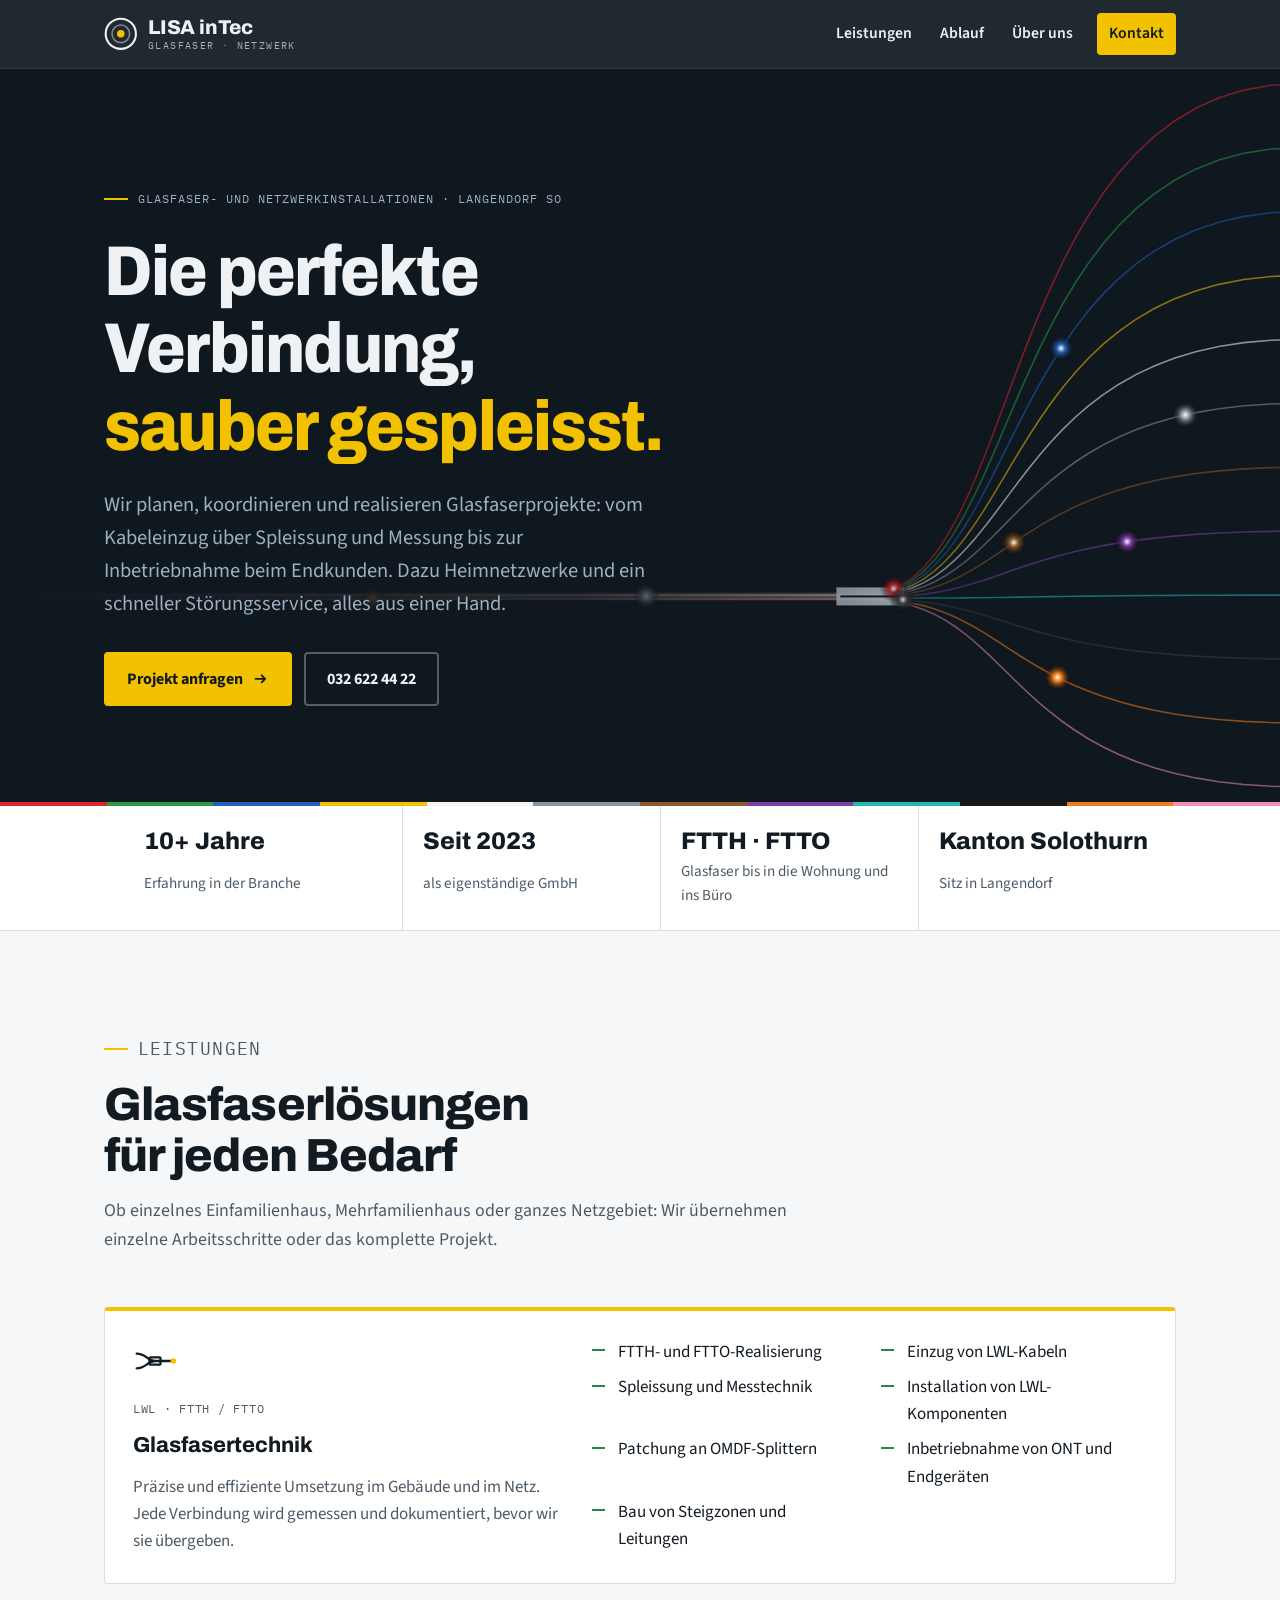
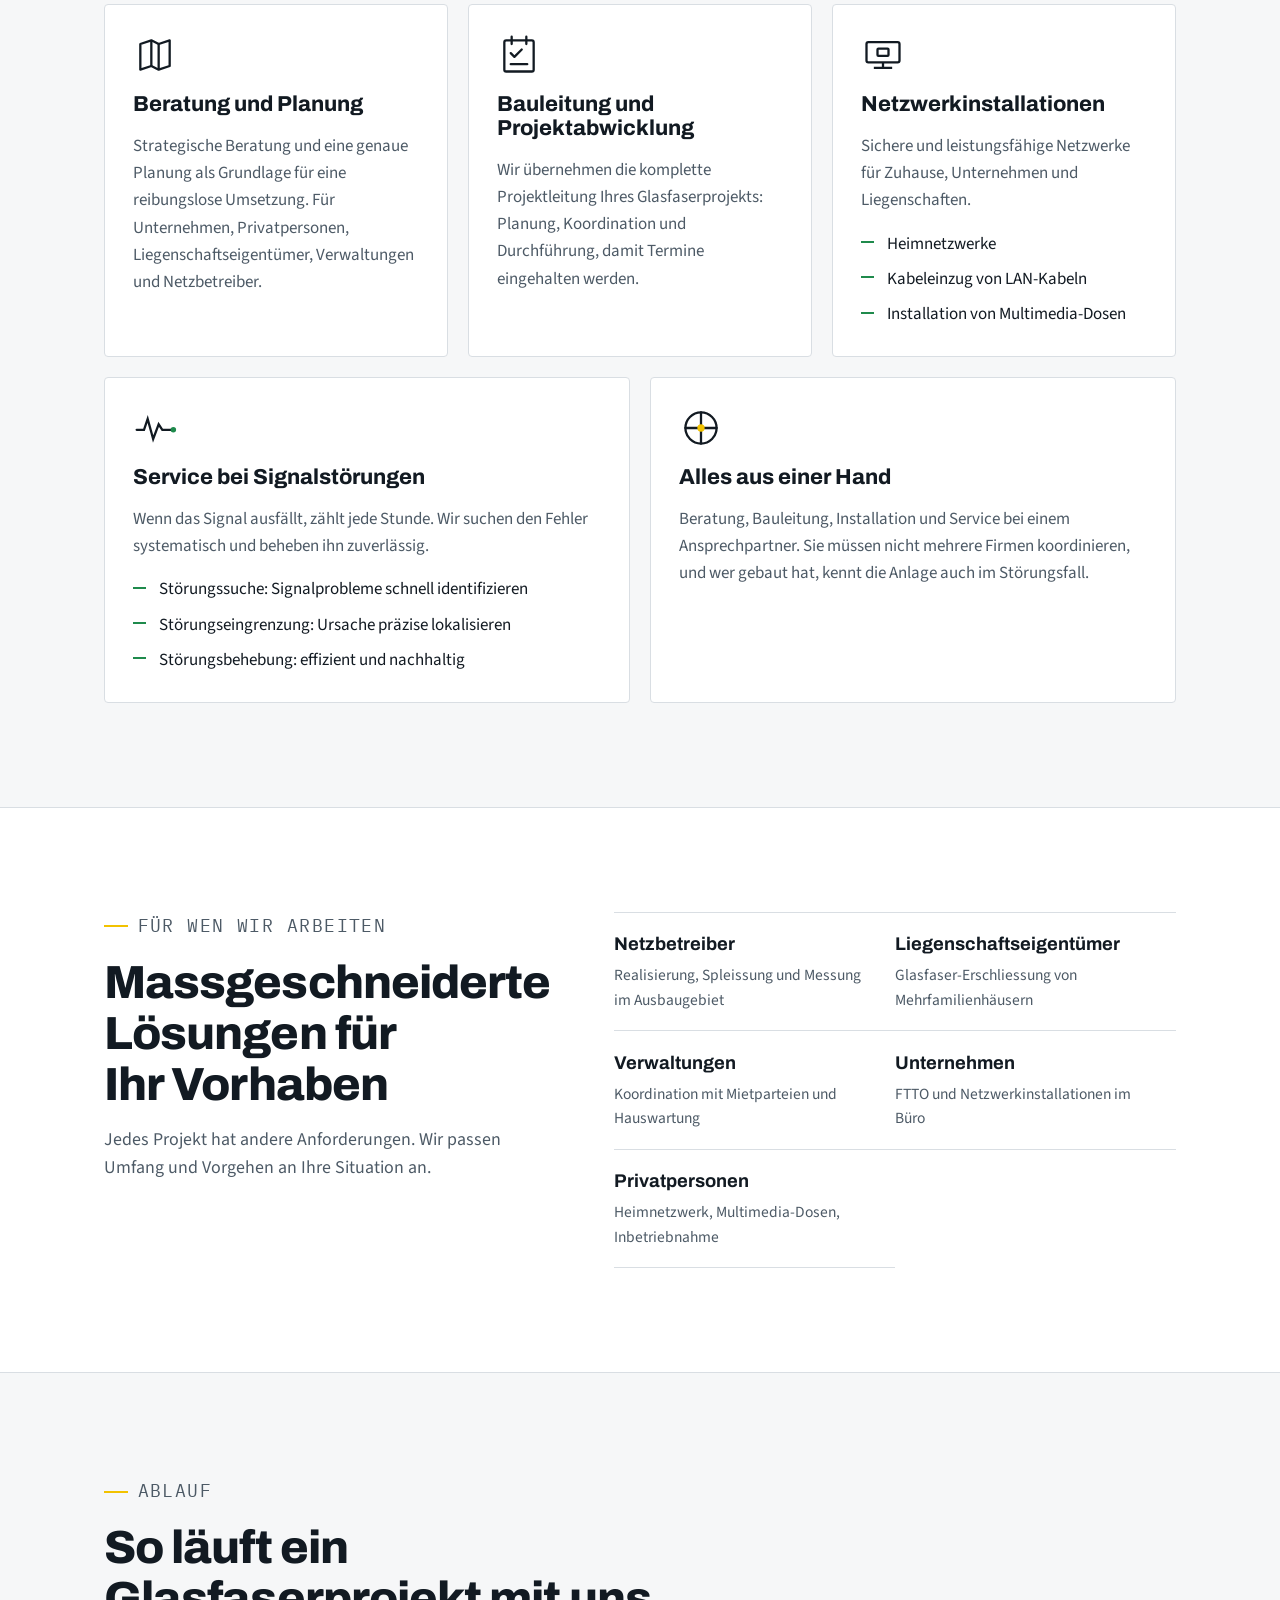
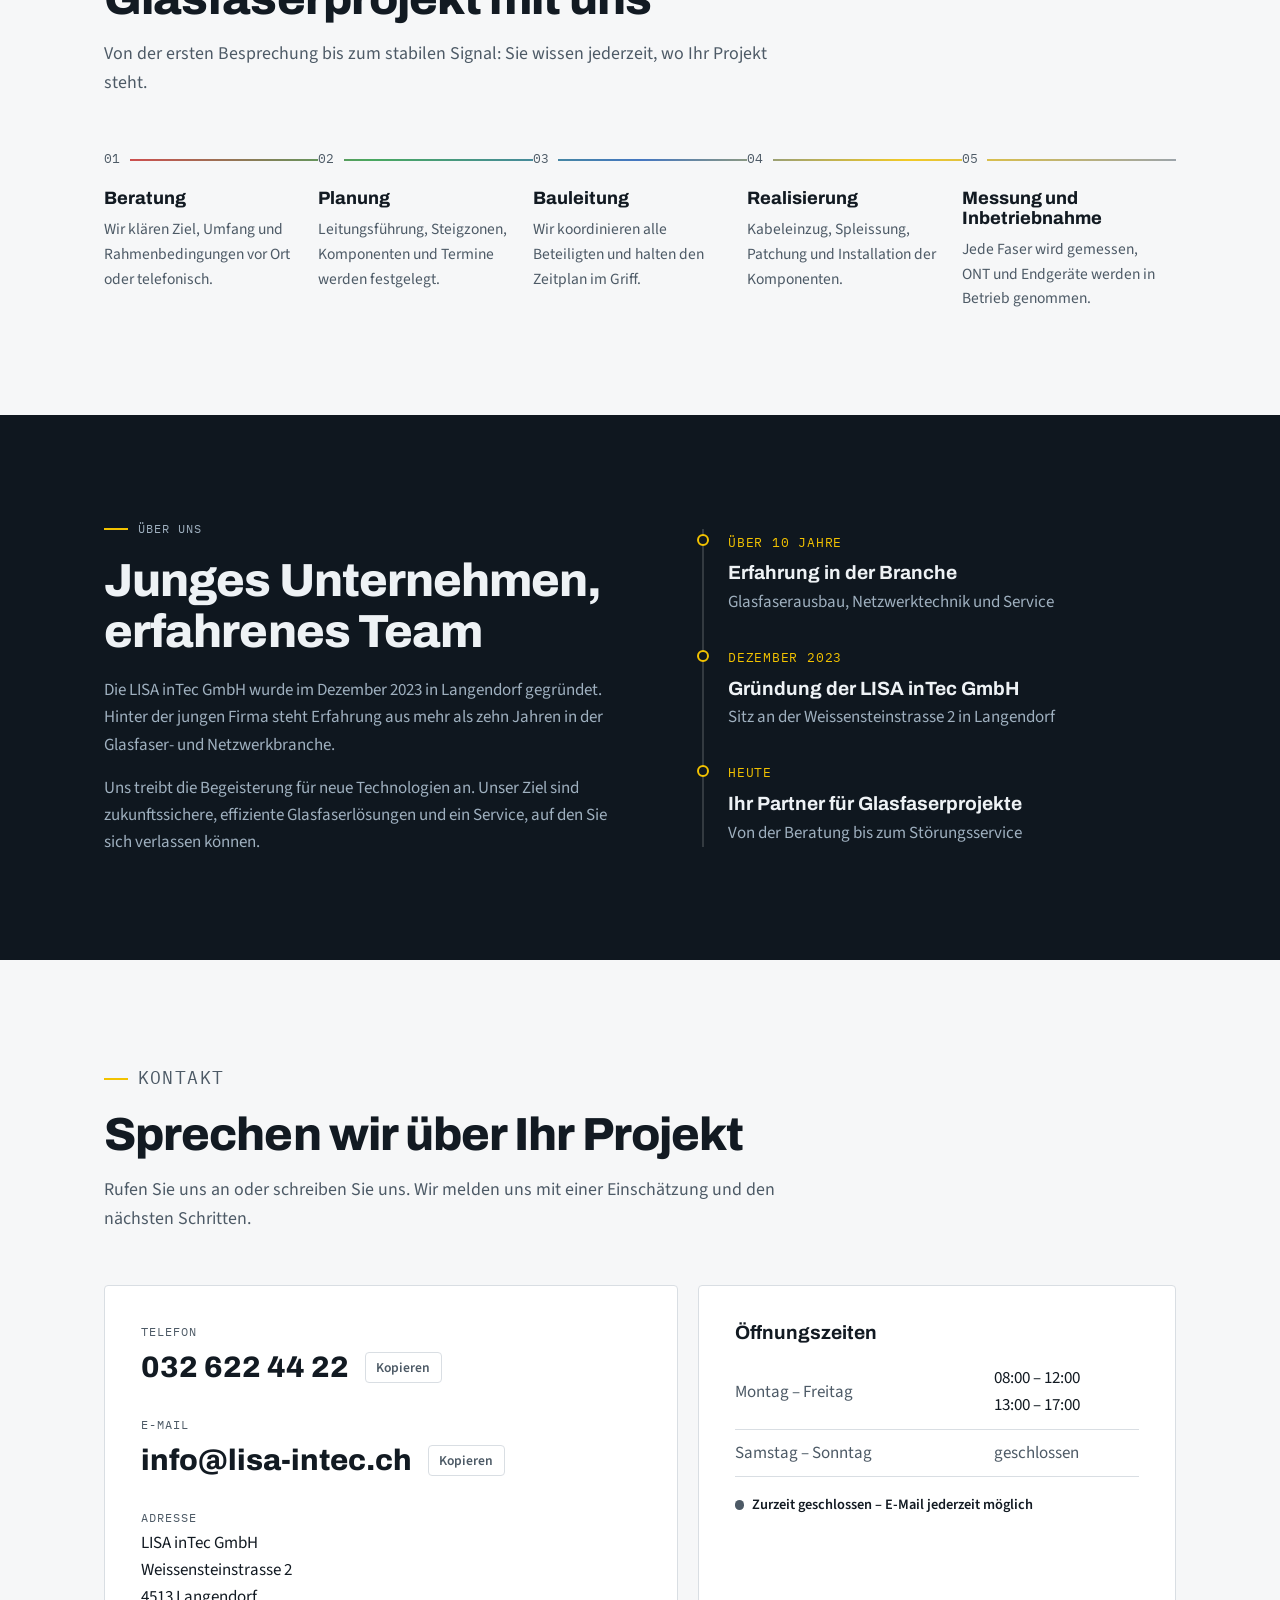
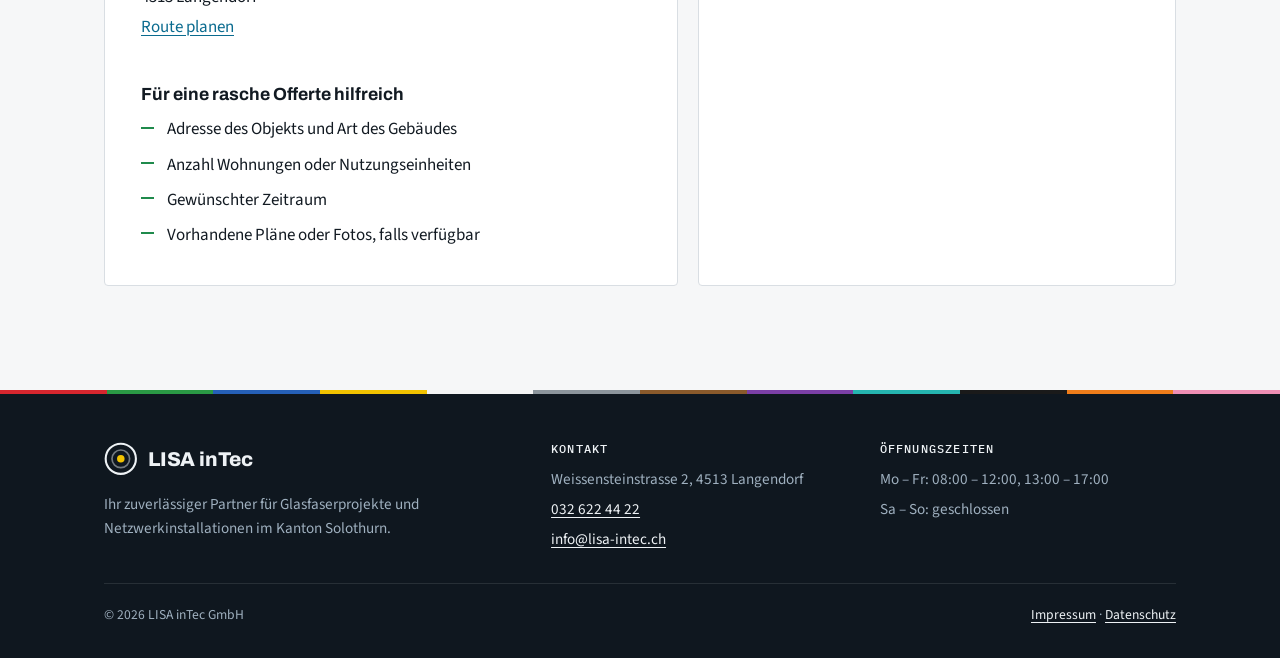
==== index.html @ 285a9842 "Neue Website für LISA inTec Statische, responsive Website mit Leistungen, Zielgruppen, Ablauf, Über " ====
<!doctype html>
<html lang="de-CH">
<head>
<meta charset="utf-8">
<meta name="viewport" content="width=device-width, initial-scale=1, viewport-fit=cover">
<title>LISA inTec GmbH | Glasfaser- und Netzwerkinstallationen, Langendorf SO</title>
<meta name="description" content="LISA inTec GmbH in Langendorf (SO): Beratung, Bauleitung und Realisierung von Glasfaserprojekten (FTTH/FTTO), LWL-Spleissung und Messtechnik, Netzwerkinstallationen und Störungsservice.">
<link rel="canonical" href="https://www.lisa-intec.ch/">
<meta name="theme-color" content="#0f171f">
<meta property="og:type" content="website">
<meta property="og:locale" content="de_CH">
<meta property="og:site_name" content="LISA inTec GmbH">
<meta property="og:title" content="LISA inTec GmbH | Glasfaser- und Netzwerkinstallationen">
<meta property="og:description" content="Glasfaserprojekte von der Planung bis zur Inbetriebnahme. Netzwerkinstallationen und Störungsservice aus Langendorf, Kanton Solothurn.">
<meta property="og:url" content="https://www.lisa-intec.ch/">
<link rel="icon" href="assets/favicon.svg" type="image/svg+xml">
<link rel="preconnect" href="https://fonts.googleapis.com">
<link rel="preconnect" href="https://fonts.gstatic.com" crossorigin>
<link rel="stylesheet" href="https://fonts.googleapis.com/css2?family=Archivo:wdth,wght@75..125,500..900&family=IBM+Plex+Mono:wght@400;500&family=Source+Sans+3:wght@400;600;700&display=swap">
<link rel="stylesheet" href="assets/styles.css">
<script type="application/ld+json">
{
  "@context": "https://schema.org",
  "@type": "LocalBusiness",
  "name": "LISA inTec GmbH",
  "description": "Glasfaser- und Netzwerkinstallationen: Beratung, Planung, Bauleitung, LWL-Spleissung und Messtechnik, Netzwerkinstallationen und Störungsservice.",
  "url": "https://www.lisa-intec.ch/",
  "telephone": "+41 32 622 44 22",
  "email": "info@lisa-intec.ch",
  "foundingDate": "2023-12",
  "address": {
    "@type": "PostalAddress",
    "streetAddress": "Weissensteinstrasse 2",
    "postalCode": "4513",
    "addressLocality": "Langendorf",
    "addressRegion": "SO",
    "addressCountry": "CH"
  },
  "areaServed": "Kanton Solothurn",
  "openingHoursSpecification": [
    { "@type": "OpeningHoursSpecification", "dayOfWeek": ["Monday","Tuesday","Wednesday","Thursday","Friday"], "opens": "08:00", "closes": "12:00" },
    { "@type": "OpeningHoursSpecification", "dayOfWeek": ["Monday","Tuesday","Wednesday","Thursday","Friday"], "opens": "13:00", "closes": "17:00" }
  ]
}
</script>
</head>
<body>
<a class="skip" href="#inhalt">Zum Inhalt springen</a>

<header class="site-header">
  <div class="wrap">
    <a class="brand" href="#top" aria-label="LISA inTec GmbH, zur Startseite">
      <svg viewBox="0 0 40 40" aria-hidden="true"><circle cx="20" cy="20" r="18" fill="none" stroke="currentColor" stroke-width="2.5"/><circle cx="20" cy="20" r="10.5" fill="none" stroke="currentColor" stroke-opacity=".45" stroke-width="2"/><circle cx="20" cy="20" r="4.5" fill="#f2c200"/></svg>
      <span class="brand-name">LISA inTec<small>Glasfaser · Netzwerk</small></span>
    </a>
    <button class="menu-btn" type="button" aria-expanded="false" aria-controls="nav">Menü</button>
    <nav class="nav" id="nav" aria-label="Hauptnavigation">
      <a href="#leistungen">Leistungen</a>
      <a href="#ablauf">Ablauf</a>
      <a href="#ueber-uns">Über uns</a>
      <a class="nav-cta" href="#kontakt">Kontakt</a>
    </nav>
  </div>
</header>

<main id="inhalt">
  <section class="hero" id="top" aria-labelledby="hero-title">
    <canvas id="fibers" aria-hidden="true"></canvas>
    <div class="wrap">
      <div class="hero-copy">
        <p class="eyebrow">Glasfaser- und Netzwerkinstallationen · Langendorf SO</p>
        <h1 id="hero-title">Die perfekte Verbindung, <em>sauber gespleisst.</em></h1>
        <p class="lead">Wir planen, koordinieren und realisieren Glasfaserprojekte: vom Kabeleinzug über Spleissung und Messung bis zur Inbetriebnahme beim Endkunden. Dazu Heimnetzwerke und ein schneller Störungsservice, alles aus einer Hand.</p>
        <div class="hero-actions">
          <a class="btn btn-primary" href="#kontakt">Projekt anfragen
            <svg viewBox="0 0 20 20" aria-hidden="true"><path d="M4 10h11m-4-4 4 4-4 4" fill="none" stroke="currentColor" stroke-width="2" stroke-linecap="round" stroke-linejoin="round"/></svg></a>
          <a class="btn btn-ghost" href="tel:+41326224422">032 622 44 22</a>
        </div>
      </div>
    </div>
  </section>
  <div class="fibercode" aria-hidden="true"><span class="fc1"></span><span class="fc2"></span><span class="fc3"></span><span class="fc4"></span><span class="fc5"></span><span class="fc6"></span><span class="fc7"></span><span class="fc8"></span><span class="fc9"></span><span class="fc10"></span><span class="fc11"></span><span class="fc12"></span></div>

  <section class="facts" aria-label="Kurz und bündig">
    <div class="wrap">
      <ul>
        <li><strong>10+ Jahre</strong><span>Erfahrung in der Branche</span></li>
        <li><strong>Seit 2023</strong><span>als eigenständige GmbH</span></li>
        <li><strong>FTTH · FTTO</strong><span>Glasfaser bis in die Wohnung und ins Büro</span></li>
        <li><strong>Kanton Solothurn</strong><span>Sitz in Langendorf</span></li>
      </ul>
    </div>
  </section>

  <section class="section" id="leistungen" aria-labelledby="leistungen-title">
    <div class="wrap">
      <div class="section-head">
        <p class="eyebrow">Leistungen</p>
        <h2 id="leistungen-title">Glasfaserlösungen für jeden Bedarf</h2>
        <p>Ob einzelnes Einfamilienhaus, Mehrfamilienhaus oder ganzes Netzgebiet: Wir übernehmen einzelne Arbeitsschritte oder das komplette Projekt.</p>
      </div>

      <div class="services">
        <article class="service feature">
          <div style="display:grid;gap:1rem;align-content:start">
            <svg class="service-icon" viewBox="0 0 48 48" aria-hidden="true"><g fill="none" stroke="currentColor" stroke-width="2.5" stroke-linecap="round"><path d="M4 16c10 0 12 8 20 8M4 32c10 0 12-8 20-8h20"/><rect x="18" y="20" width="12" height="8" rx="1"/></g><circle cx="44" cy="24" r="3" fill="#f2c200"/></svg>
            <span class="tag">LWL · FTTH / FTTO</span>
            <h3>Glasfasertechnik</h3>
            <p>Präzise und effiziente Umsetzung im Gebäude und im Netz. Jede Verbindung wird gemessen und dokumentiert, bevor wir sie übergeben.</p>
          </div>
          <ul class="ticks">
            <li>FTTH- und FTTO-Realisierung</li>
            <li>Einzug von LWL-Kabeln</li>
            <li>Spleissung und Messtechnik</li>
            <li>Installation von LWL-Komponenten</li>
            <li>Patchung an OMDF-Splittern</li>
            <li>Inbetriebnahme von ONT und Endgeräten</li>
            <li>Bau von Steigzonen und Leitungen</li>
          </ul>
        </article>

        <article class="service">
          <svg class="service-icon" viewBox="0 0 48 48" aria-hidden="true"><g fill="none" stroke="currentColor" stroke-width="2.5" stroke-linejoin="round"><path d="M8 40V12l12-4 8 4 12-4v28l-12 4-8-4z"/><path d="M20 8v28M28 12v28"/></g></svg>
          <h3>Beratung und Planung</h3>
          <p>Strategische Beratung und eine genaue Planung als Grundlage für eine reibungslose Umsetzung. Für Unternehmen, Privatpersonen, Liegenschaftseigentümer, Verwaltungen und Netzbetreiber.</p>
        </article>

        <article class="service">
          <svg class="service-icon" viewBox="0 0 48 48" aria-hidden="true"><g fill="none" stroke="currentColor" stroke-width="2.5" stroke-linecap="round" stroke-linejoin="round"><rect x="8" y="8" width="32" height="34" rx="2"/><path d="M16 4v8M32 4v8M15 22l4 4 8-8M15 34h18"/></g></svg>
          <h3>Bauleitung und Projektabwicklung</h3>
          <p>Wir übernehmen die komplette Projektleitung Ihres Glasfaserprojekts: Planung, Koordination und Durchführung, damit Termine eingehalten werden.</p>
        </article>

        <article class="service">
          <svg class="service-icon" viewBox="0 0 48 48" aria-hidden="true"><g fill="none" stroke="currentColor" stroke-width="2.5" stroke-linejoin="round"><rect x="6" y="10" width="36" height="22" rx="2"/><path d="M14 38h20M24 32v6"/><rect x="18" y="17" width="12" height="8" rx="1"/></g></svg>
          <h3>Netzwerkinstallationen</h3>
          <p>Sichere und leistungsfähige Netzwerke für Zuhause, Unternehmen und Liegenschaften.</p>
          <ul class="ticks">
            <li>Heimnetzwerke</li>
            <li>Kabeleinzug von LAN-Kabeln</li>
            <li>Installation von Multimedia-Dosen</li>
          </ul>
        </article>

        <article class="service wide">
          <svg class="service-icon" viewBox="0 0 48 48" aria-hidden="true"><g fill="none" stroke="currentColor" stroke-width="2.5" stroke-linecap="round"><path d="M4 26h8l4-12 6 22 6-16 4 6h12"/></g><circle cx="44" cy="26" r="3" fill="#1f8a4c"/></svg>
          <h3>Service bei Signalstörungen</h3>
          <p>Wenn das Signal ausfällt, zählt jede Stunde. Wir suchen den Fehler systematisch und beheben ihn zuverlässig.</p>
          <ul class="ticks">
            <li>Störungssuche: Signalprobleme schnell identifizieren</li>
            <li>Störungseingrenzung: Ursache präzise lokalisieren</li>
            <li>Störungsbehebung: effizient und nachhaltig</li>
          </ul>
        </article>

        <article class="service wide">
          <svg class="service-icon" viewBox="0 0 48 48" aria-hidden="true"><g fill="none" stroke="currentColor" stroke-width="2.5" stroke-linecap="round" stroke-linejoin="round"><circle cx="24" cy="24" r="17"/><path d="M24 7v34M7 24h34"/></g><circle cx="24" cy="24" r="4" fill="#f2c200"/></svg>
          <h3>Alles aus einer Hand</h3>
          <p>Beratung, Bauleitung, Installation und Service bei einem Ansprechpartner. Sie müssen nicht mehrere Firmen koordinieren, und wer gebaut hat, kennt die Anlage auch im Störungsfall.</p>
        </article>
      </div>
    </div>
  </section>

  <section class="section audience" aria-labelledby="kunden-title">
    <div class="wrap audience-grid">
      <div class="section-head" style="margin-bottom:0">
        <p class="eyebrow">Für wen wir arbeiten</p>
        <h2 id="kunden-title">Massgeschneiderte Lösungen für Ihr Vorhaben</h2>
        <p>Jedes Projekt hat andere Anforderungen. Wir passen Umfang und Vorgehen an Ihre Situation an.</p>
      </div>
      <ul class="audience-list">
        <li><strong>Netzbetreiber</strong><span>Realisierung, Spleissung und Messung im Ausbaugebiet</span></li>
        <li><strong>Liegenschaftseigentümer</strong><span>Glasfaser-Erschliessung von Mehrfamilienhäusern</span></li>
        <li><strong>Verwaltungen</strong><span>Koordination mit Mietparteien und Hauswartung</span></li>
        <li><strong>Unternehmen</strong><span>FTTO und Netzwerkinstallationen im Büro</span></li>
        <li><strong>Privatpersonen</strong><span>Heimnetzwerk, Multimedia-Dosen, Inbetriebnahme</span></li>
      </ul>
    </div>
  </section>

  <section class="section" id="ablauf" aria-labelledby="ablauf-title">
    <div class="wrap">
      <div class="section-head">
        <p class="eyebrow">Ablauf</p>
        <h2 id="ablauf-title">So läuft ein Glasfaserprojekt mit uns</h2>
        <p>Von der ersten Besprechung bis zum stabilen Signal: Sie wissen jederzeit, wo Ihr Projekt steht.</p>
      </div>
      <ol class="steps">
        <li><h3>Beratung</h3><p>Wir klären Ziel, Umfang und Rahmenbedingungen vor Ort oder telefonisch.</p></li>
        <li><h3>Planung</h3><p>Leitungsführung, Steigzonen, Komponenten und Termine werden festgelegt.</p></li>
        <li><h3>Bauleitung</h3><p>Wir koordinieren alle Beteiligten und halten den Zeitplan im Griff.</p></li>
        <li><h3>Realisierung</h3><p>Kabeleinzug, Spleissung, Patchung und Installation der Komponenten.</p></li>
        <li><h3>Messung und Inbetriebnahme</h3><p>Jede Faser wird gemessen, ONT und Endgeräte werden in Betrieb genommen.</p></li>
      </ol>
    </div>
  </section>

  <section class="section about" id="ueber-uns" aria-labelledby="about-title">
    <div class="wrap about-grid">
      <div>
        <p class="eyebrow">Über uns</p>
        <h2 id="about-title">Junges Unternehmen, erfahrenes Team</h2>
        <p>Die LISA inTec GmbH wurde im Dezember 2023 in Langendorf gegründet. Hinter der jungen Firma steht Erfahrung aus mehr als zehn Jahren in der Glasfaser- und Netzwerkbranche.</p>
        <p>Uns treibt die Begeisterung für neue Technologien an. Unser Ziel sind zukunftssichere, effiziente Glasfaserlösungen und ein Service, auf den Sie sich verlassen können.</p>
      </div>
      <ol class="timeline" aria-label="Unternehmensgeschichte">
        <li><span class="when">ÜBER 10 JAHRE</span><strong>Erfahrung in der Branche</strong><span>Glasfaserausbau, Netzwerktechnik und Service</span></li>
        <li><span class="when">DEZEMBER 2023</span><strong>Gründung der LISA inTec GmbH</strong><span>Sitz an der Weissensteinstrasse 2 in Langendorf</span></li>
        <li><span class="when">HEUTE</span><strong>Ihr Partner für Glasfaserprojekte</strong><span>Von der Beratung bis zum Störungsservice</span></li>
      </ol>
    </div>
  </section>

  <section class="section" id="kontakt" aria-labelledby="kontakt-title">
    <div class="wrap">
      <div class="section-head">
        <p class="eyebrow">Kontakt</p>
        <h2 id="kontakt-title">Sprechen wir über Ihr Projekt</h2>
        <p>Rufen Sie uns an oder schreiben Sie uns. Wir melden uns mit einer Einschätzung und den nächsten Schritten.</p>
      </div>
      <div class="contact-grid">
        <div class="card contact-main">
          <div class="contact-line">
            <span class="label">Telefon</span>
            <div class="row"><a class="value" href="tel:+41326224422">032 622 44 22</a><button class="copy" type="button" data-copy="032 622 44 22">Kopieren</button></div>
          </div>
          <div class="contact-line">
            <span class="label">E-Mail</span>
            <div class="row"><a class="value" href="mailto:info@lisa-intec.ch">info@lisa-intec.ch</a><button class="copy" type="button" data-copy="info@lisa-intec.ch">Kopieren</button></div>
          </div>
          <div class="contact-line">
            <span class="label">Adresse</span>
            <address style="font-style:normal">LISA inTec GmbH<br>Weissensteinstrasse 2<br>4513 Langendorf</address>
            <a href="https://www.google.com/maps/search/?api=1&amp;query=Weissensteinstrasse+2%2C+4513+Langendorf" target="_blank" rel="noopener">Route planen</a>
          </div>
          <div class="prep">
            <h3>Für eine rasche Offerte hilfreich</h3>
            <ul class="ticks">
              <li>Adresse des Objekts und Art des Gebäudes</li>
              <li>Anzahl Wohnungen oder Nutzungseinheiten</li>
              <li>Gewünschter Zeitraum</li>
              <li>Vorhandene Pläne oder Fotos, falls verfügbar</li>
            </ul>
          </div>
        </div>
        <div class="card">
          <h3 style="font-size:1.2rem;margin-bottom:.75rem">Öffnungszeiten</h3>
          <table class="hours">
            <tbody>
              <tr><th scope="row">Montag – Freitag</th><td>08:00 – 12:00<br>13:00 – 17:00</td></tr>
              <tr><th scope="row">Samstag – Sonntag</th><td class="closed">geschlossen</td></tr>
            </tbody>
          </table>
          <p class="open-now" hidden></p>
        </div>
      </div>
    </div>
  </section>
</main>

<footer class="site-footer">
  <div class="fibercode" aria-hidden="true"><span class="fc1"></span><span class="fc2"></span><span class="fc3"></span><span class="fc4"></span><span class="fc5"></span><span class="fc6"></span><span class="fc7"></span><span class="fc8"></span><span class="fc9"></span><span class="fc10"></span><span class="fc11"></span><span class="fc12"></span></div>
  <div class="wrap">
    <div>
      <a class="brand" href="#top" aria-label="LISA inTec GmbH, nach oben" style="color:var(--hero-ink)">
        <svg viewBox="0 0 40 40" aria-hidden="true"><circle cx="20" cy="20" r="18" fill="none" stroke="currentColor" stroke-width="2.5"/><circle cx="20" cy="20" r="10.5" fill="none" stroke="currentColor" stroke-opacity=".45" stroke-width="2"/><circle cx="20" cy="20" r="4.5" fill="#f2c200"/></svg>
        <span class="brand-name">LISA inTec</span>
      </a>
      <p>Ihr zuverlässiger Partner für Glasfaserprojekte und Netzwerkinstallationen im Kanton Solothurn.</p>
    </div>
    <div>
      <h2>Kontakt</h2>
      <ul>
        <li>Weissensteinstrasse 2, 4513 Langendorf</li>
        <li><a href="tel:+41326224422">032 622 44 22</a></li>
        <li><a href="mailto:info@lisa-intec.ch">info@lisa-intec.ch</a></li>
      </ul>
    </div>
    <div>
      <h2>Öffnungszeiten</h2>
      <ul>
        <li>Mo – Fr: 08:00 – 12:00, 13:00 – 17:00</li>
        <li>Sa – So: geschlossen</li>
      </ul>
    </div>
    <div class="legal">
      <span>© <span id="year">2026</span> LISA inTec GmbH</span>
      <span><a href="impressum.html">Impressum</a> · <a href="datenschutz.html">Datenschutz</a></span>
    </div>
  </div>
</footer>

<script src="assets/main.js" defer></script>
</body>
</html>
---- assets/styles.css ----
/* LISA inTec – Layout: dunkler Hero mit Faser-Animation, danach helle, ruhige Raster-Abschnitte.
   Signatur: der 12-Farben-Faserkode (IEC 60304) als Leitelement. */
:root {
  --bg: #f6f7f8;
  --surface: #ffffff;
  --ink: #121a22;
  --muted: #4d5a66;
  --line: #d9dee3;
  --accent: #f2c200;          /* OS2-Kabelmantel-Gelb */
  --accent-ink: #121a22;      /* Text auf Gelb */
  --link: #0a6b8f;
  --apc: #1f8a4c;             /* SC/APC-Steckergrün */
  --hero-bg: #0f171f;
  --hero-ink: #eef2f5;
  --hero-muted: #9fb0bf;
  --font-display: "Archivo", "Arial Narrow", "Helvetica Neue", Arial, sans-serif;
  --font-body: "Source Sans 3", "Segoe UI", system-ui, -apple-system, sans-serif;
  --font-mono: "IBM Plex Mono", ui-monospace, "SFMono-Regular", Menlo, Consolas, monospace;
  --wrap: 72rem;
  --gutter: clamp(1rem, 4vw, 2.5rem);
  --radius: 4px;
  color-scheme: light;
}
@media (prefers-color-scheme: dark) {
  :root:not([data-theme="light"]) {
    --bg: #0d1318; --surface: #141c23; --ink: #e8edf1; --muted: #9aa8b4; --line: #26323c;
    --accent: #f5cb1f; --accent-ink: #121a22; --link: #5ec4e8; --apc: #45c07a;
    --hero-bg: #080d12; --hero-ink: #eef2f5; --hero-muted: #9fb0bf;
    color-scheme: dark;
  }
}
:root[data-theme="dark"] {
  --bg: #0d1318; --surface: #141c23; --ink: #e8edf1; --muted: #9aa8b4; --line: #26323c;
  --accent: #f5cb1f; --accent-ink: #121a22; --link: #5ec4e8; --apc: #45c07a;
  --hero-bg: #080d12; --hero-ink: #eef2f5; --hero-muted: #9fb0bf;
  color-scheme: dark;
}

*, *::before, *::after { box-sizing: border-box; }
html { scroll-behavior: smooth; scroll-padding-top: 5rem; }
body {
  margin: 0; background: var(--bg); color: var(--ink);
  font-family: var(--font-body); font-size: 1.0625rem; line-height: 1.6;
  -webkit-font-smoothing: antialiased;
}
img, svg, canvas { max-width: 100%; }
a { color: var(--link); text-underline-offset: 3px; }
a:hover { text-decoration-thickness: 2px; }
:focus-visible { outline: 3px solid var(--accent); outline-offset: 3px; border-radius: 2px; }
h1, h2, h3 { font-family: var(--font-display); line-height: 1.1; text-wrap: balance; margin: 0; }
p { margin: 0; }
.wrap { max-width: var(--wrap); margin-inline: auto; padding-inline: var(--gutter); }
.skip { position: absolute; left: -999px; top: 0; background: var(--accent); color: var(--accent-ink); padding: .5rem 1rem; z-index: 100; }
.skip:focus { left: 1rem; top: 1rem; }
.eyebrow {
  font-family: var(--font-mono); font-size: .78rem; letter-spacing: .08em; text-transform: uppercase;
  color: var(--muted); display: flex; align-items: center; gap: .6rem;
}
.eyebrow::before { content: ""; width: 1.5rem; height: 2px; background: var(--accent); }

/* Faserkode-Streifen */
.fibercode { display: flex; height: 4px; width: 100%; }
.fibercode span { flex: 1; }
.fc1{background:#d7262e}.fc2{background:#2a9a45}.fc3{background:#2560b8}.fc4{background:#f2c200}
.fc5{background:#f4f4f4}.fc6{background:#8c959c}.fc7{background:#8a5a2b}.fc8{background:#7b3fa6}
.fc9{background:#25b5b0}.fc10{background:#1a1a1a}.fc11{background:#ef7d1a}.fc12{background:#ef8fb4}

/* Header */
.site-header {
  position: sticky; top: env(safe-area-inset-top, 0px); z-index: 50;
  background: color-mix(in srgb, var(--hero-bg) 92%, transparent);
  backdrop-filter: blur(10px); -webkit-backdrop-filter: blur(10px);
  color: var(--hero-ink); border-bottom: 1px solid rgba(255,255,255,.08);
}
.site-header .wrap { display: flex; align-items: center; justify-content: space-between; gap: 1rem; min-height: 4.25rem; }
.brand { display: inline-flex; align-items: center; gap: .65rem; color: inherit; text-decoration: none; }
.brand svg { width: 2.1rem; height: 2.1rem; flex: none; }
.brand-name { font-family: var(--font-display); font-weight: 800; font-size: 1.25rem; letter-spacing: -.01em; line-height: 1; }
.brand-name small { display: block; font-family: var(--font-mono); font-weight: 400; font-size: .62rem; letter-spacing: .14em; text-transform: uppercase; color: var(--hero-muted); margin-top: .25rem; }
.nav { display: flex; align-items: center; gap: .25rem; }
.nav a { color: var(--hero-ink); text-decoration: none; padding: .5rem .75rem; border-radius: var(--radius); font-weight: 600; font-size: .98rem; }
.nav a:hover { background: rgba(255,255,255,.08); }
.nav .nav-cta { background: var(--accent); color: var(--accent-ink); margin-left: .5rem; }
.nav .nav-cta:hover { background: var(--accent); filter: brightness(1.06); }
.menu-btn { display: none; background: none; border: 1px solid rgba(255,255,255,.25); color: var(--hero-ink); border-radius: var(--radius); padding: .45rem .7rem; font: 600 .95rem var(--font-body); cursor: pointer; }
@media (max-width: 52rem) {
  .menu-btn { display: inline-flex; }
  .nav { display: none; position: absolute; left: 0; right: 0; top: 100%; flex-direction: column; align-items: stretch;
    background: var(--hero-bg); padding: .5rem var(--gutter) 1rem; border-bottom: 1px solid rgba(255,255,255,.1); }
  .nav.open { display: flex; }
  .nav a { padding: .8rem .5rem; }
  .nav .nav-cta { margin: .5rem 0 0; text-align: center; }
}

/* Hero */
.hero { position: relative; background: var(--hero-bg); color: var(--hero-ink); overflow: hidden; isolation: isolate; }
.hero canvas { position: absolute; inset: 0; width: 100%; height: 100%; z-index: -1; }
.hero::after { content: ""; position: absolute; inset: 0; z-index: -1;
  background: linear-gradient(90deg, var(--hero-bg) 0%, color-mix(in srgb, var(--hero-bg) 80%, transparent) 45%, transparent 80%); }
.hero .wrap { padding-block: clamp(4rem, 10vw, 7.5rem) clamp(3.5rem, 8vw, 6rem); }
.hero-copy { max-width: 40rem; display: grid; gap: 1.5rem; }
.hero .eyebrow { color: var(--hero-muted); }
.hero h1 { font-size: clamp(2.4rem, 6vw, 4.4rem); font-weight: 800; letter-spacing: -.025em; font-stretch: 90%; }
.hero h1 em { font-style: normal; color: var(--accent); }
.hero .lead { font-size: clamp(1.1rem, 1.6vw, 1.3rem); color: var(--hero-muted); max-width: 34rem; }
.hero-actions { display: flex; flex-wrap: wrap; gap: .75rem; margin-top: .5rem; }
.btn { display: inline-flex; align-items: center; gap: .55rem; padding: .85rem 1.3rem; border-radius: var(--radius);
  font: 700 1rem var(--font-body); text-decoration: none; border: 2px solid transparent; cursor: pointer; }
.btn-primary { background: var(--accent); color: var(--accent-ink); }
.btn-primary:hover { filter: brightness(1.06); }
.btn-ghost { border-color: rgba(255,255,255,.3); color: var(--hero-ink); }
.btn-ghost:hover { border-color: var(--hero-ink); }
.btn svg { width: 1.1rem; height: 1.1rem; }

/* Kennzahlen-Leiste */
.facts { background: var(--surface); border-bottom: 1px solid var(--line); }
.facts ul { list-style: none; margin: 0; display: grid; grid-template-columns: repeat(4, 1fr); }
.facts li { padding: 1.4rem 1.25rem; border-left: 1px solid var(--line); display: grid; gap: .2rem; min-width: 0; }
.facts li:first-child { border-left: 0; padding-left: 0; }
.facts strong { font-family: var(--font-display); font-size: 1.5rem; font-weight: 800; line-height: 1.15; }
.facts span { color: var(--muted); font-size: .95rem; }
@media (max-width: 52rem) {
  .facts ul { grid-template-columns: repeat(2, 1fr); }
  .facts li:nth-child(3) { border-left: 0; padding-left: 0; }
  .facts li:nth-child(n+3) { border-top: 1px solid var(--line); }
}

/* Abschnitte */
.section { padding-block: clamp(4rem, 9vw, 6.5rem); }
.section-head { display: grid; gap: 1rem; max-width: 44rem; margin-bottom: clamp(2rem, 5vw, 3.25rem); }
.section-head h2 { font-size: clamp(1.9rem, 4vw, 2.9rem); font-weight: 800; letter-spacing: -.02em; }
.section-head p { color: var(--muted); font-size: 1.12rem; }

/* Leistungen */
.services { display: grid; grid-template-columns: repeat(6, 1fr); gap: 1.25rem; }
.service { grid-column: span 2; background: var(--surface); border: 1px solid var(--line); border-radius: var(--radius);
  padding: 1.75rem; display: grid; gap: 1rem; align-content: start; min-width: 0; }
.service.wide { grid-column: span 3; }
.service.feature { grid-column: span 6; grid-template-columns: 1fr 1.3fr; gap: 2rem; border-top: 4px solid var(--accent); }
.service-icon { width: 2.75rem; height: 2.75rem; color: var(--ink); }
.service h3 { font-size: 1.35rem; font-weight: 750; }
.service p { color: var(--muted); }
.ticks { list-style: none; margin: 0; padding: 0; display: grid; gap: .5rem; }
.ticks li { position: relative; padding-left: 1.6rem; }
.ticks li::before { content: ""; position: absolute; left: 0; top: .62em; width: .8rem; height: 2px; background: var(--apc); }
.feature .ticks { grid-template-columns: 1fr 1fr; column-gap: 1.5rem; align-content: start; }
.tag { font-family: var(--font-mono); font-size: .75rem; letter-spacing: .06em; color: var(--muted); }
@media (max-width: 60rem) {
  .service, .service.wide { grid-column: span 3; }
  .service.feature { grid-column: span 6; grid-template-columns: 1fr; }
}
@media (max-width: 40rem) {
  .service, .service.wide, .service.feature { grid-column: span 6; }
  .feature .ticks { grid-template-columns: 1fr; }
}

/* Zielgruppen */
.audience { background: var(--surface); border-block: 1px solid var(--line); }
.audience-grid { display: grid; grid-template-columns: 1fr 1.6fr; gap: clamp(2rem, 5vw, 4rem); align-items: start; }
.audience-list { list-style: none; margin: 0; padding: 0; display: grid; grid-template-columns: repeat(auto-fit, minmax(13rem, 1fr)); gap: 0; border-top: 1px solid var(--line); }
.audience-list li { padding: 1.1rem 0; border-bottom: 1px solid var(--line); display: grid; gap: .2rem; padding-right: 1rem; }
.audience-list strong { font-family: var(--font-display); font-size: 1.15rem; }
.audience-list span { color: var(--muted); font-size: .97rem; }
@media (max-width: 52rem) { .audience-grid { grid-template-columns: 1fr; } }

/* Ablauf */
.steps { list-style: none; margin: 0; padding: 0; display: grid; grid-template-columns: repeat(5, 1fr); gap: 0; counter-reset: step; position: relative; }
.steps li { counter-increment: step; padding: 2.5rem 1.25rem 0 0; position: relative; display: grid; gap: .5rem; align-content: start; min-width: 0; }
.steps li::before { content: counter(step, decimal-leading-zero); position: absolute; top: 0; left: 0;
  font-family: var(--font-mono); font-size: .8rem; color: var(--muted); background: var(--bg); padding-right: .6rem; z-index: 1; }
.steps::before { content: ""; position: absolute; left: 0; right: 0; top: .6rem; height: 2px;
  background: linear-gradient(90deg, #d7262e, #2a9a45, #2560b8, #f2c200, #8c959c); opacity: .85; }
.steps h3 { font-size: 1.12rem; font-weight: 750; }
.steps p { color: var(--muted); font-size: .97rem; }
@media (max-width: 60rem) {
  .steps { grid-template-columns: 1fr; gap: 1.5rem; padding-left: 1.5rem; }
  .steps::before { left: .3rem; right: auto; top: 0; bottom: 0; width: 2px; height: auto;
    background: linear-gradient(180deg, #d7262e, #2a9a45, #2560b8, #f2c200, #8c959c); }
  .steps li { padding: 0 0 0 1.25rem; }
  .steps li::before { position: static; background: none; padding: 0; }
}

/* Über uns */
.about { background: var(--hero-bg); color: var(--hero-ink); }
.about .eyebrow { color: var(--hero-muted); }
.about-grid { display: grid; grid-template-columns: 1.1fr 1fr; gap: clamp(2rem, 6vw, 5rem); align-items: center; }
.about h2 { font-size: clamp(1.9rem, 4vw, 2.9rem); font-weight: 800; letter-spacing: -.02em; margin-block: 1rem 1.25rem; }
.about p { color: var(--hero-muted); max-width: 36rem; }
.about p + p { margin-top: 1rem; }
.timeline { list-style: none; margin: 0; padding: 0; display: grid; gap: 0; border-left: 2px solid rgba(255,255,255,.15); }
.timeline li { padding: 0 0 1.75rem 1.5rem; position: relative; }
.timeline li:last-child { padding-bottom: 0; }
.timeline li::before { content: ""; position: absolute; left: -7px; top: .35rem; width: 12px; height: 12px; border-radius: 50%; background: var(--hero-bg); border: 2px solid var(--accent); }
.timeline .when { font-family: var(--font-mono); font-size: .8rem; letter-spacing: .06em; color: var(--accent); }
.timeline strong { display: block; font-family: var(--font-display); font-size: 1.2rem; margin-top: .15rem; }
.timeline span { color: var(--hero-muted); }
@media (max-width: 52rem) { .about-grid { grid-template-columns: 1fr; } }

/* Kontakt */
.contact-grid { display: grid; grid-template-columns: 1.2fr 1fr; gap: 1.25rem; }
.card { background: var(--surface); border: 1px solid var(--line); border-radius: var(--radius); padding: clamp(1.5rem, 3vw, 2.25rem); min-width: 0; }
.contact-main { display: grid; gap: 1.5rem; align-content: start; }
.contact-line { display: grid; gap: .15rem; }
.contact-line .label { font-family: var(--font-mono); font-size: .75rem; letter-spacing: .08em; text-transform: uppercase; color: var(--muted); }
.contact-line .value { font-family: var(--font-display); font-size: clamp(1.35rem, 3vw, 1.85rem); font-weight: 800; color: var(--ink); text-decoration: none; overflow-wrap: anywhere; }
.contact-line a.value:hover { color: var(--link); }
.row { display: flex; flex-wrap: wrap; align-items: center; gap: .5rem 1rem; }
.copy { font: 600 .85rem var(--font-body); background: none; border: 1px solid var(--line); color: var(--muted); border-radius: var(--radius); padding: .3rem .65rem; cursor: pointer; }
.copy:hover { color: var(--ink); border-color: var(--ink); }
.hours { width: 100%; border-collapse: collapse; font-variant-numeric: tabular-nums; }
.hours th, .hours td { text-align: left; padding: .6rem 0; border-bottom: 1px solid var(--line); font-weight: 400; }
.hours th { color: var(--muted); padding-right: 1rem; }
.hours td.closed { color: var(--muted); }
.open-now { display: inline-flex; align-items: center; gap: .45rem; font-size: .9rem; font-weight: 600; margin-top: 1rem; }
.open-now::before { content: ""; width: .6rem; height: .6rem; border-radius: 50%; background: var(--muted); }
.open-now.is-open::before { background: var(--apc); box-shadow: 0 0 0 4px color-mix(in srgb, var(--apc) 25%, transparent); }
.prep { margin-top: 1.25rem; }
.prep h3 { font-size: 1.1rem; margin-bottom: .75rem; }
@media (max-width: 52rem) { .contact-grid { grid-template-columns: 1fr; } }

/* Footer */
.site-footer { background: var(--hero-bg); color: var(--hero-muted); font-size: .95rem; }
.site-footer .wrap { display: grid; grid-template-columns: 1.4fr 1fr 1fr; gap: 2rem; padding-block: 3rem 2rem; }
.site-footer h2 { font-family: var(--font-mono); font-size: .75rem; font-weight: 500; letter-spacing: .1em; text-transform: uppercase; color: var(--hero-ink); margin-bottom: .75rem; }
.site-footer a { color: var(--hero-ink); }
.site-footer ul { list-style: none; margin: 0; padding: 0; display: grid; gap: .35rem; }
.site-footer .legal { grid-column: 1 / -1; border-top: 1px solid rgba(255,255,255,.1); padding-top: 1.25rem; display: flex; flex-wrap: wrap; justify-content: space-between; gap: .5rem 1.5rem; font-size: .85rem; }
.site-footer .brand { margin-bottom: 1rem; }
@media (max-width: 52rem) { .site-footer .wrap { grid-template-columns: 1fr; } }

/* Rechtliche Seiten */
.legal-page { padding-block: clamp(3rem, 7vw, 5rem); }
.legal-page .prose { max-width: 44rem; }
.legal-page h1 { font-size: clamp(2rem, 5vw, 3rem); font-weight: 800; margin-bottom: 1.5rem; }
.legal-page h2 { font-size: 1.3rem; margin: 2.25rem 0 .6rem; }
.legal-page p, .legal-page li { color: var(--muted); }
.legal-page p + p { margin-top: .75rem; }
.legal-page dl { display: grid; grid-template-columns: max-content 1fr; gap: .5rem 1.5rem; margin: 0; }
.legal-page dt { font-weight: 600; }
.legal-page dd { margin: 0; color: var(--muted); overflow-wrap: anywhere; }
@media (max-width: 30rem) { .legal-page dl { grid-template-columns: 1fr; } .legal-page dd { margin-bottom: .5rem; } }

@media (prefers-reduced-motion: reduce) {
  html { scroll-behavior: auto; }
  * { transition: none !important; animation: none !important; }
}
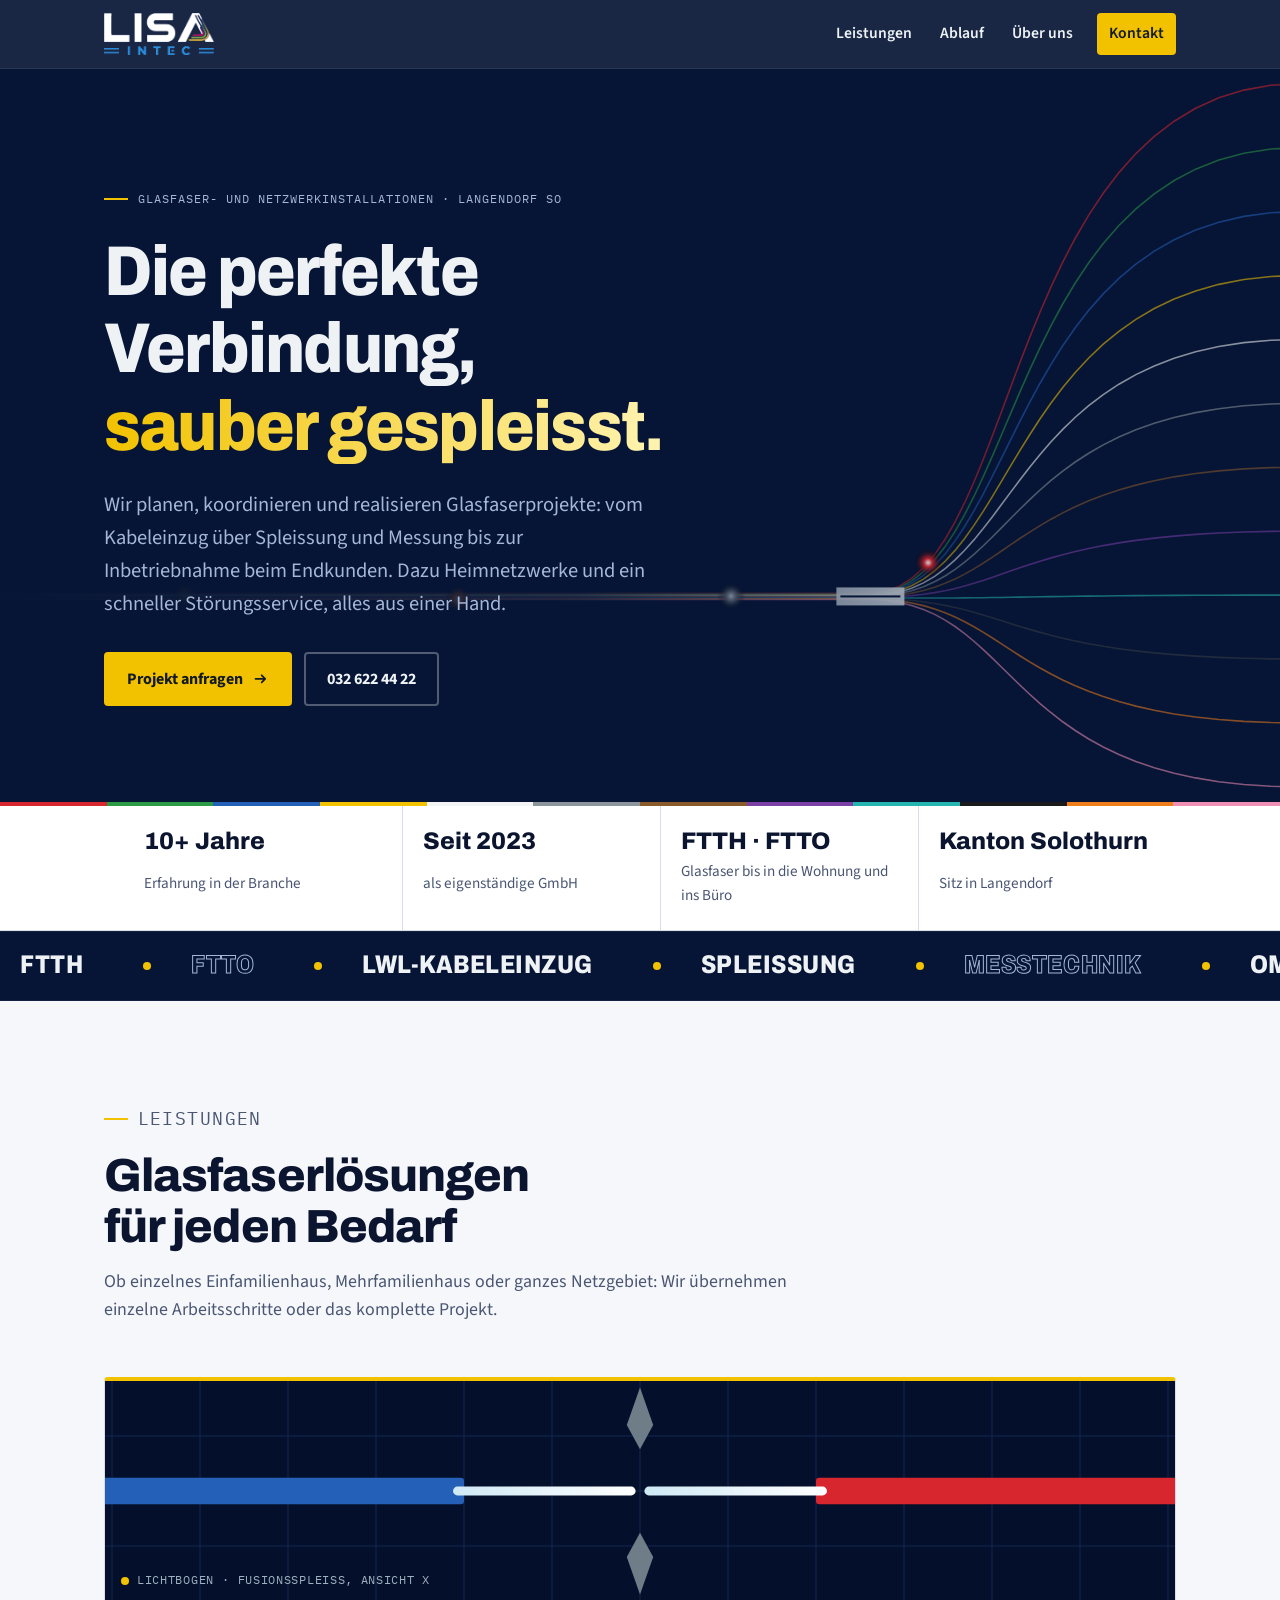
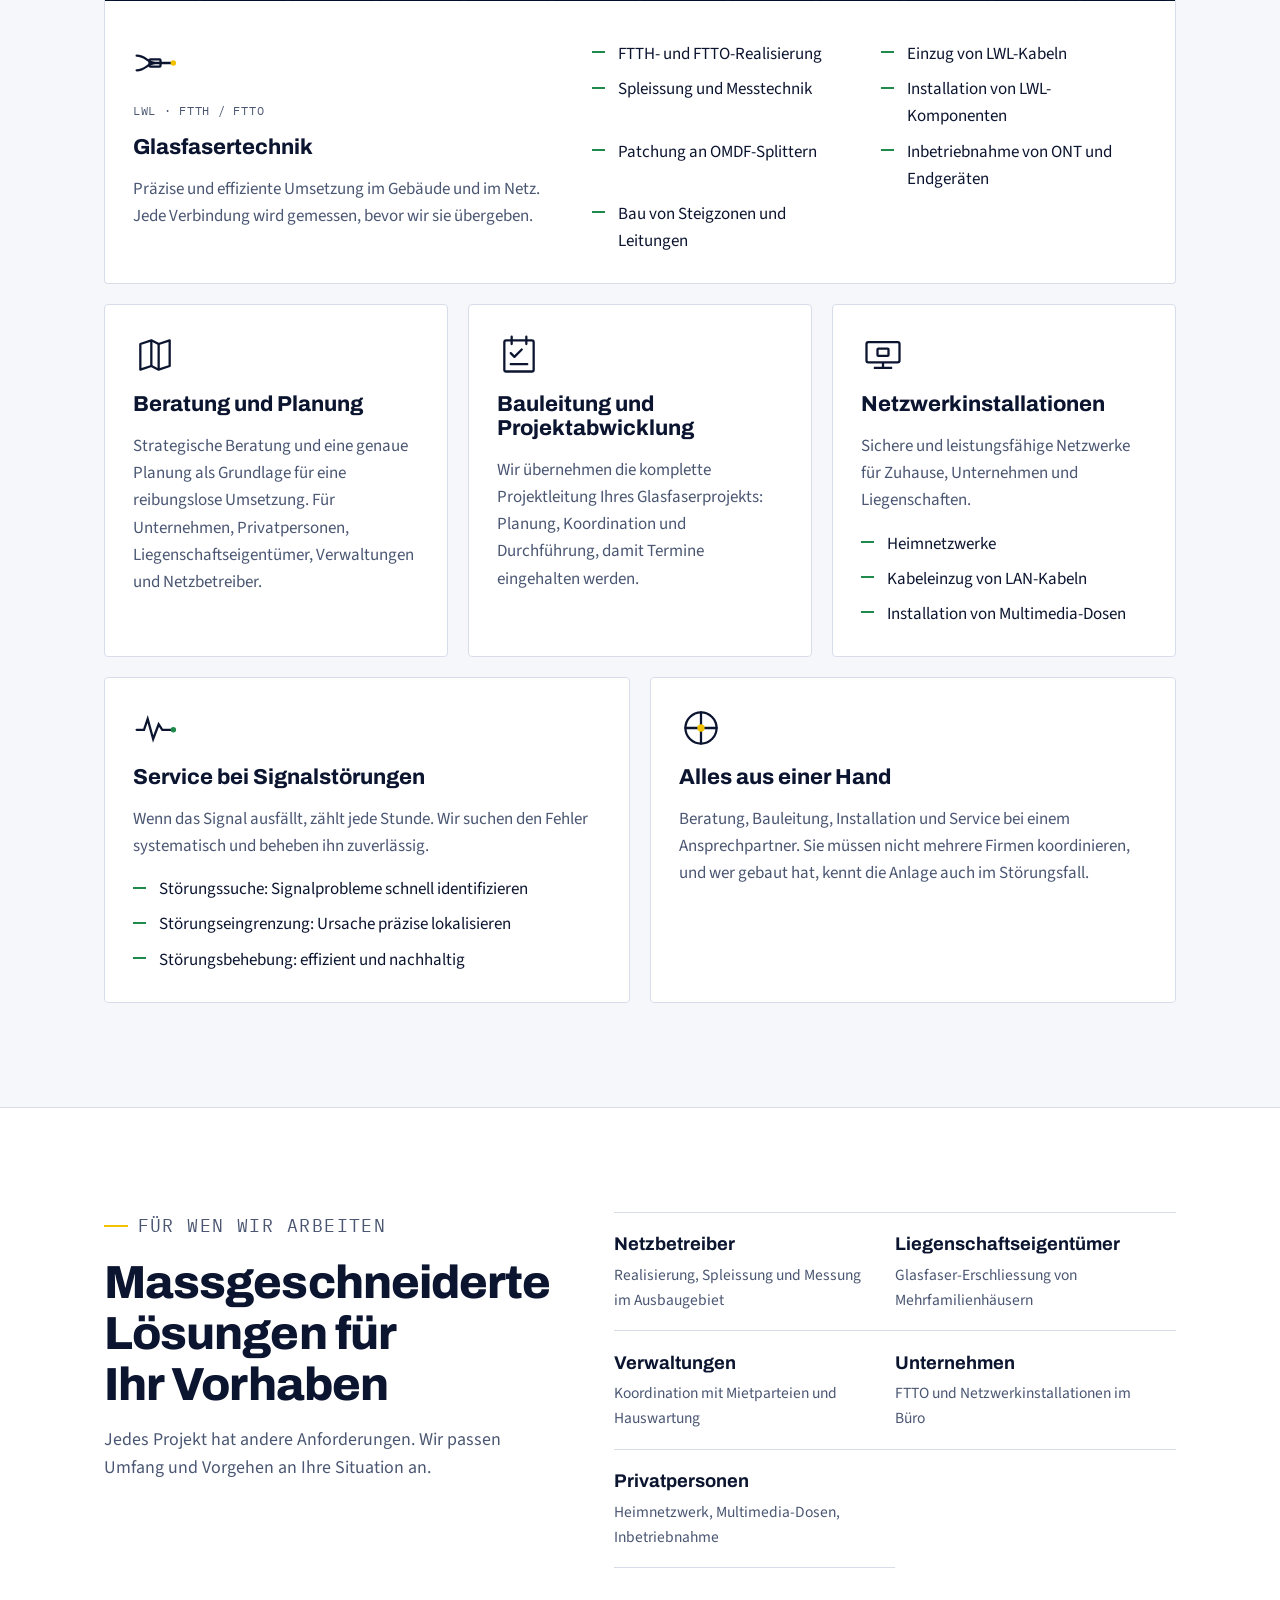
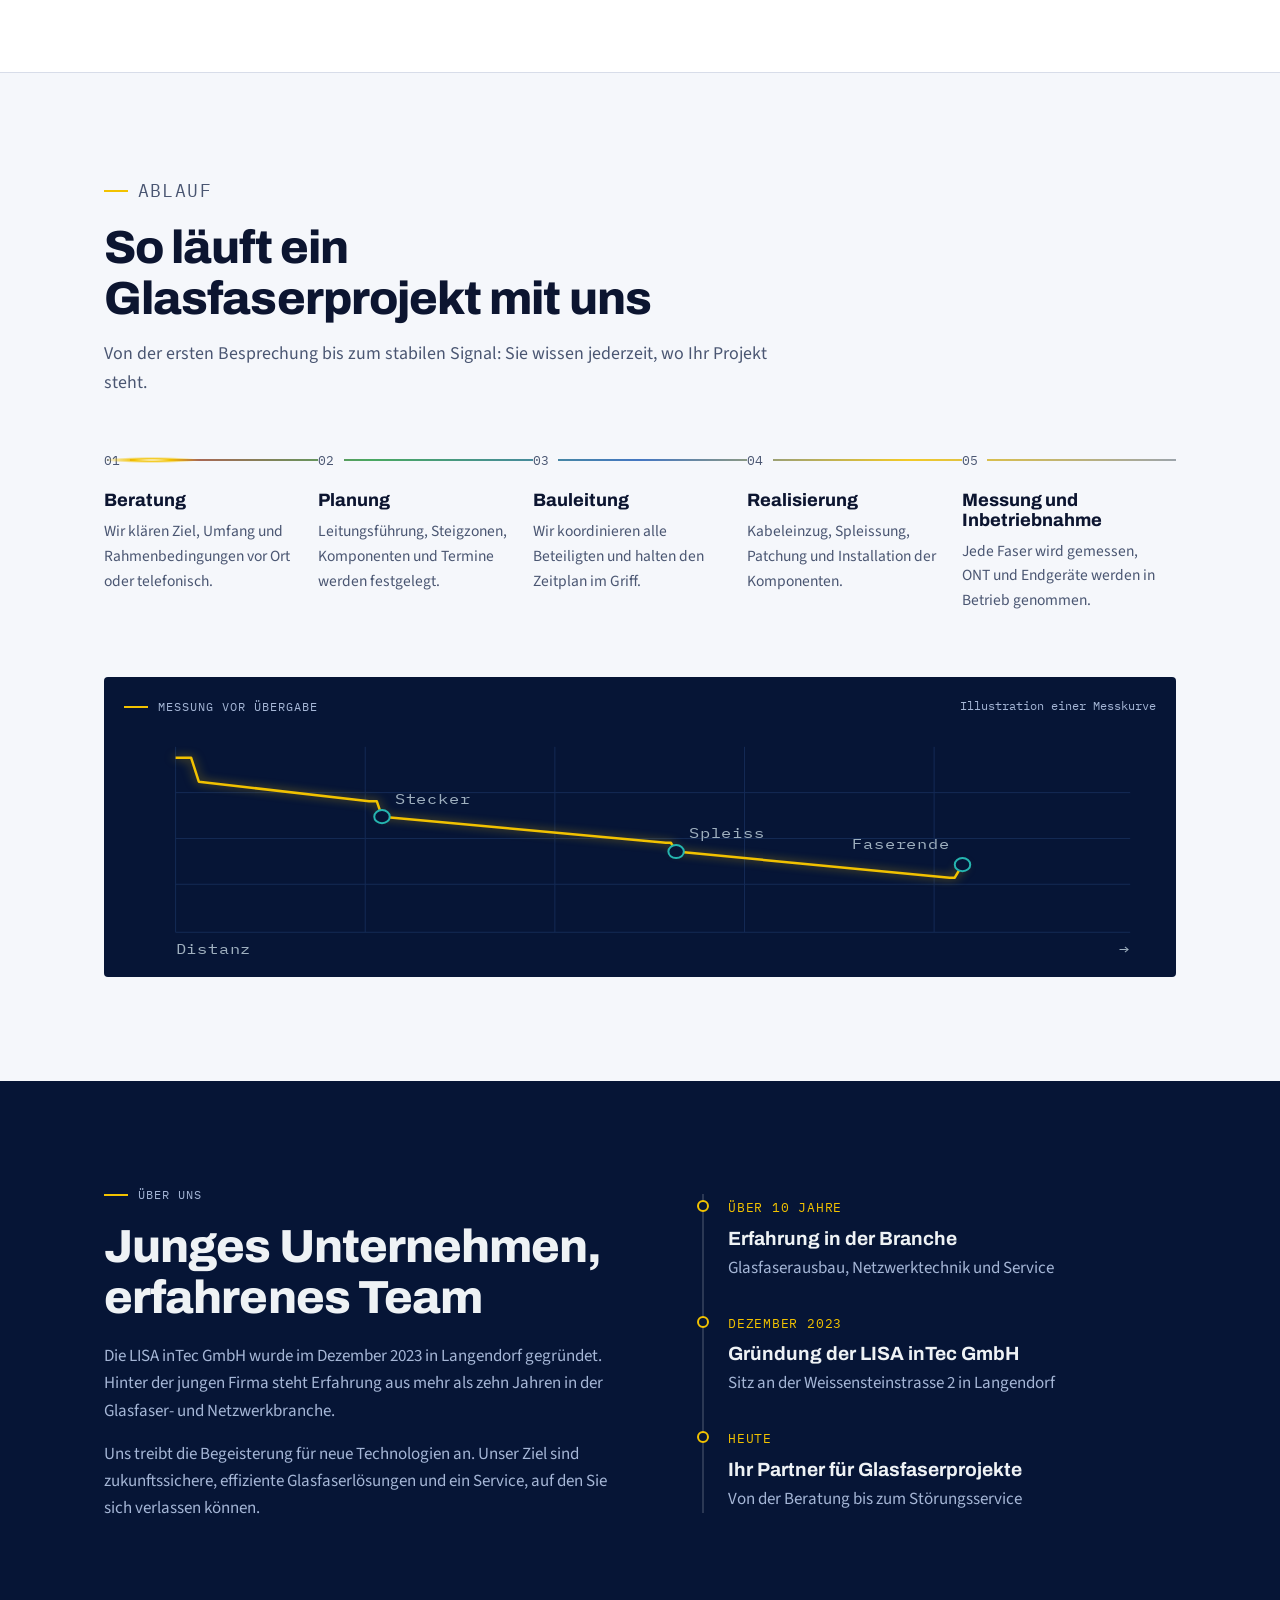
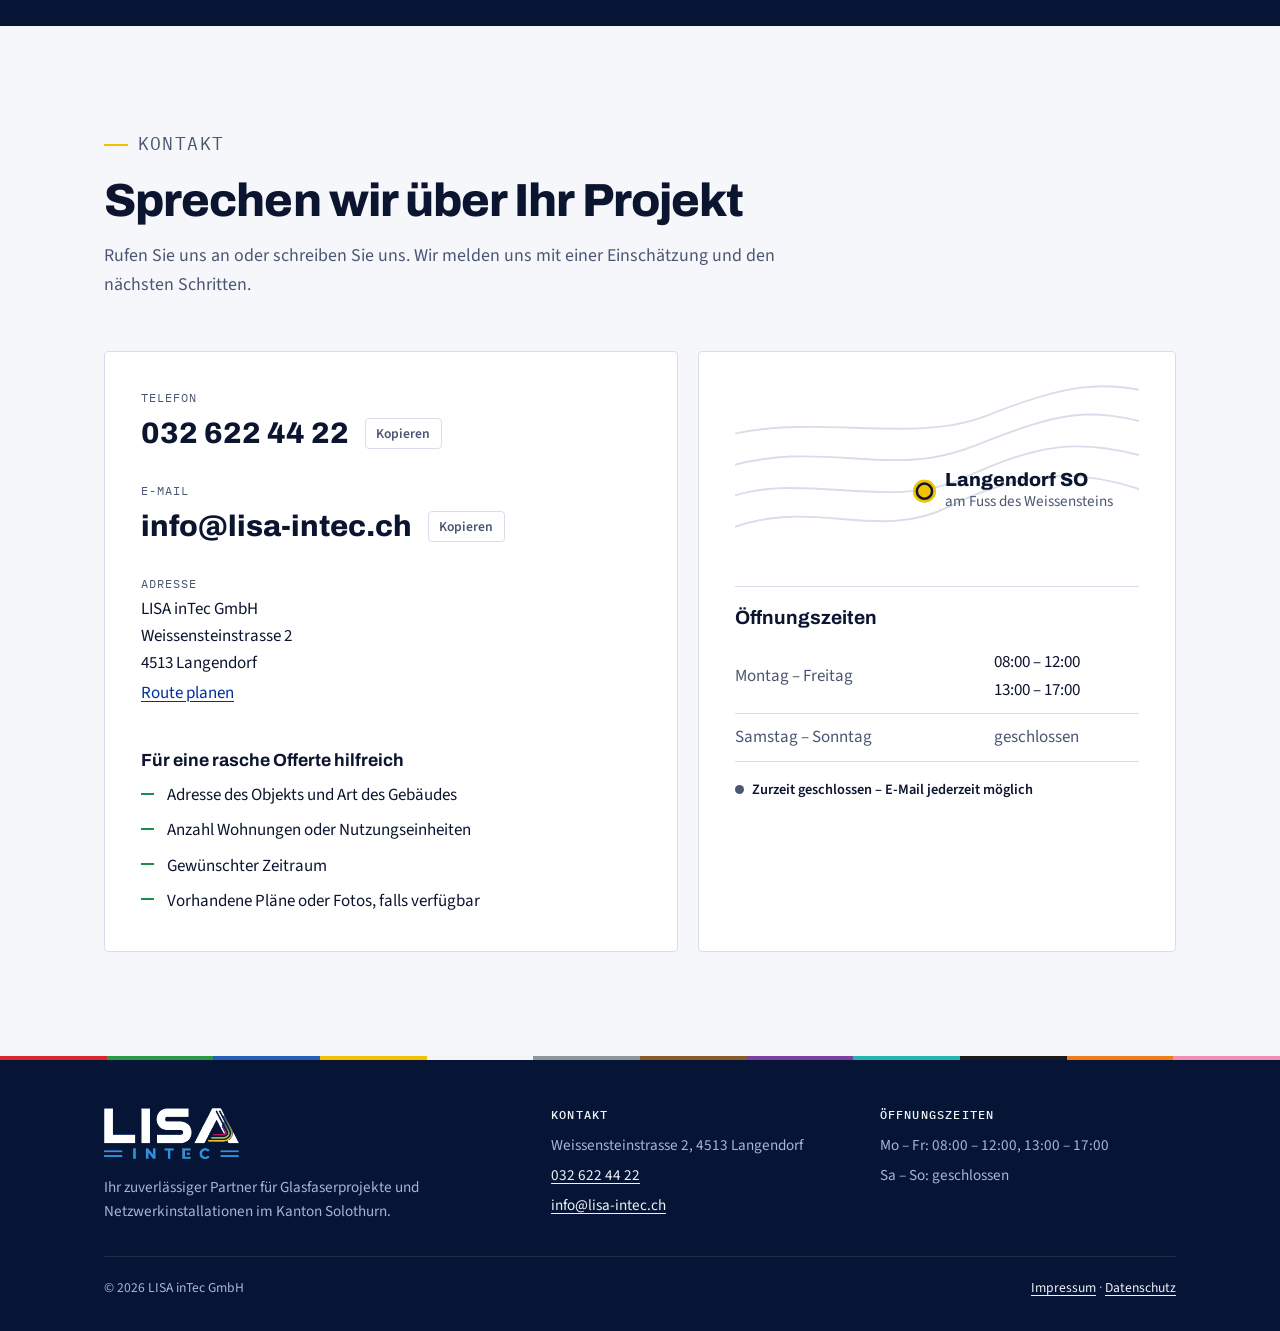
==== commit ac8a84a1: "Logo, Markenfarben und visuelle Highlights Echtes Logo mit heller Variante für dunkle Flächen, Favic" ====
--- a/index.html
+++ b/index.html
@@ -6,14 +6,16 @@
 <title>LISA inTec GmbH | Glasfaser- und Netzwerkinstallationen, Langendorf SO</title>
 <meta name="description" content="LISA inTec GmbH in Langendorf (SO): Beratung, Bauleitung und Realisierung von Glasfaserprojekten (FTTH/FTTO), LWL-Spleissung und Messtechnik, Netzwerkinstallationen und Störungsservice.">
 <link rel="canonical" href="https://www.lisa-intec.ch/">
-<meta name="theme-color" content="#0f171f">
+<meta name="theme-color" content="#061536">
 <meta property="og:type" content="website">
 <meta property="og:locale" content="de_CH">
 <meta property="og:site_name" content="LISA inTec GmbH">
 <meta property="og:title" content="LISA inTec GmbH | Glasfaser- und Netzwerkinstallationen">
 <meta property="og:description" content="Glasfaserprojekte von der Planung bis zur Inbetriebnahme. Netzwerkinstallationen und Störungsservice aus Langendorf, Kanton Solothurn.">
 <meta property="og:url" content="https://www.lisa-intec.ch/">
-<link rel="icon" href="assets/favicon.svg" type="image/svg+xml">
+<meta property="og:image" content="https://www.lisa-intec.ch/assets/logo.png">
+<link rel="icon" href="assets/favicon.png" type="image/png">
+<link rel="apple-touch-icon" href="assets/apple-touch-icon.png">
 <link rel="preconnect" href="https://fonts.googleapis.com">
 <link rel="preconnect" href="https://fonts.gstatic.com" crossorigin>
 <link rel="stylesheet" href="https://fonts.googleapis.com/css2?family=Archivo:wdth,wght@75..125,500..900&family=IBM+Plex+Mono:wght@400;500&family=Source+Sans+3:wght@400;600;700&display=swap">
@@ -25,6 +27,7 @@
   "name": "LISA inTec GmbH",
   "description": "Glasfaser- und Netzwerkinstallationen: Beratung, Planung, Bauleitung, LWL-Spleissung und Messtechnik, Netzwerkinstallationen und Störungsservice.",
   "url": "https://www.lisa-intec.ch/",
+  "logo": "https://www.lisa-intec.ch/assets/logo.png",
   "telephone": "+41 32 622 44 22",
   "email": "info@lisa-intec.ch",
   "foundingDate": "2023-12",
@@ -50,8 +53,7 @@
 <header class="site-header">
   <div class="wrap">
     <a class="brand" href="#top" aria-label="LISA inTec GmbH, zur Startseite">
-      <svg viewBox="0 0 40 40" aria-hidden="true"><circle cx="20" cy="20" r="18" fill="none" stroke="currentColor" stroke-width="2.5"/><circle cx="20" cy="20" r="10.5" fill="none" stroke="currentColor" stroke-opacity=".45" stroke-width="2"/><circle cx="20" cy="20" r="4.5" fill="#f2c200"/></svg>
-      <span class="brand-name">LISA inTec<small>Glasfaser · Netzwerk</small></span>
+      <img class="brand-logo" src="assets/logo-hell.png" alt="LISA inTec GmbH" width="500" height="189">
     </a>
     <button class="menu-btn" type="button" aria-expanded="false" aria-controls="nav">Menü</button>
     <nav class="nav" id="nav" aria-label="Hauptnavigation">
@@ -61,6 +63,7 @@
       <a class="nav-cta" href="#kontakt">Kontakt</a>
     </nav>
   </div>
+  <div class="progress" aria-hidden="true"><span></span></div>
 </header>
 
 <main id="inhalt">
@@ -92,6 +95,13 @@
     </div>
   </section>
 
+  <div class="marquee" aria-hidden="true">
+    <div class="marquee-track">
+      <span>FTTH</span><span>FTTO</span><span>LWL-Kabeleinzug</span><span>Spleissung</span><span>Messtechnik</span><span>OMDF-Patchung</span><span>ONT-Inbetriebnahme</span><span>Steigzonen</span><span>Heimnetzwerke</span><span>Multimedia-Dosen</span><span>Störungsservice</span>
+      <span>FTTH</span><span>FTTO</span><span>LWL-Kabeleinzug</span><span>Spleissung</span><span>Messtechnik</span><span>OMDF-Patchung</span><span>ONT-Inbetriebnahme</span><span>Steigzonen</span><span>Heimnetzwerke</span><span>Multimedia-Dosen</span><span>Störungsservice</span>
+    </div>
+  </div>
+
   <section class="section" id="leistungen" aria-labelledby="leistungen-title">
     <div class="wrap">
       <div class="section-head">
@@ -100,13 +110,38 @@
         <p>Ob einzelnes Einfamilienhaus, Mehrfamilienhaus oder ganzes Netzgebiet: Wir übernehmen einzelne Arbeitsschritte oder das komplette Projekt.</p>
       </div>
 
-      <div class="services">
+      <div class="reveal services">
         <article class="service feature">
+          <figure class="splicer" aria-label="Illustration: Zwei Glasfasern werden mit einem Lichtbogen verschweisst">
+            <svg viewBox="0 0 640 200" role="img" aria-hidden="true">
+              <defs>
+                <linearGradient id="glass" x1="0" x2="1"><stop offset="0" stop-color="#cfe9f5"/><stop offset="1" stop-color="#ffffff"/></linearGradient>
+                <radialGradient id="arc"><stop offset="0" stop-color="#ffffff"/><stop offset=".35" stop-color="#bfe8ff"/><stop offset="1" stop-color="#5ec4e8" stop-opacity="0"/></radialGradient>
+                <linearGradient id="beam" x1="0" x2="1"><stop offset="0" stop-color="#f2c200" stop-opacity="0"/><stop offset=".5" stop-color="#fff6c2"/><stop offset="1" stop-color="#f2c200" stop-opacity="0"/></linearGradient>
+              </defs>
+              <g class="grid">
+                <path d="M-800 50H1440M-800 100H1440M-800 150H1440M-720 0V200M-640 0V200M-560 0V200M-480 0V200M-400 0V200M-320 0V200M-240 0V200M-160 0V200M-80 0V200M0 0V200M80 0V200M160 0V200M240 0V200M320 0V200M400 0V200M480 0V200M560 0V200M640 0V200M720 0V200M800 0V200M880 0V200M960 0V200M1040 0V200M1120 0V200M1200 0V200M1280 0V200M1360 0V200"/>
+              </g>
+              <g class="electrode top"><path d="M320 6 L332 40 L320 62 L308 40Z"/></g>
+              <g class="electrode bottom"><path d="M320 194 L332 160 L320 138 L308 160Z"/></g>
+              <g class="fiber left">
+                <rect x="-800" y="88" width="960" height="24" rx="3" fill="#2560b8"/>
+                <rect x="150" y="96" width="166" height="8" rx="4" fill="url(#glass)"/>
+              </g>
+              <g class="fiber right">
+                <rect x="480" y="88" width="960" height="24" rx="3" fill="#d7262e"/>
+                <rect x="324" y="96" width="166" height="8" rx="4" fill="url(#glass)"/>
+              </g>
+              <circle class="arcflash" cx="320" cy="100" r="46" fill="url(#arc)"/>
+              <rect class="beam" x="-400" y="97" width="120" height="6" fill="url(#beam)"/>
+            </svg>
+            <figcaption><span class="dot"></span><span class="splice-state">Spleissen</span><span class="sep">·</span>Fusionsspleiss, Ansicht X</figcaption>
+          </figure>
           <div style="display:grid;gap:1rem;align-content:start">
             <svg class="service-icon" viewBox="0 0 48 48" aria-hidden="true"><g fill="none" stroke="currentColor" stroke-width="2.5" stroke-linecap="round"><path d="M4 16c10 0 12 8 20 8M4 32c10 0 12-8 20-8h20"/><rect x="18" y="20" width="12" height="8" rx="1"/></g><circle cx="44" cy="24" r="3" fill="#f2c200"/></svg>
             <span class="tag">LWL · FTTH / FTTO</span>
             <h3>Glasfasertechnik</h3>
-            <p>Präzise und effiziente Umsetzung im Gebäude und im Netz. Jede Verbindung wird gemessen und dokumentiert, bevor wir sie übergeben.</p>
+            <p>Präzise und effiziente Umsetzung im Gebäude und im Netz. Jede Verbindung wird gemessen, bevor wir sie übergeben.</p>
           </div>
           <ul class="ticks">
             <li>FTTH- und FTTO-Realisierung</li>
@@ -169,7 +204,7 @@
         <h2 id="kunden-title">Massgeschneiderte Lösungen für Ihr Vorhaben</h2>
         <p>Jedes Projekt hat andere Anforderungen. Wir passen Umfang und Vorgehen an Ihre Situation an.</p>
       </div>
-      <ul class="audience-list">
+      <ul class="reveal audience-list">
         <li><strong>Netzbetreiber</strong><span>Realisierung, Spleissung und Messung im Ausbaugebiet</span></li>
         <li><strong>Liegenschaftseigentümer</strong><span>Glasfaser-Erschliessung von Mehrfamilienhäusern</span></li>
         <li><strong>Verwaltungen</strong><span>Koordination mit Mietparteien und Hauswartung</span></li>
@@ -186,13 +221,30 @@
         <h2 id="ablauf-title">So läuft ein Glasfaserprojekt mit uns</h2>
         <p>Von der ersten Besprechung bis zum stabilen Signal: Sie wissen jederzeit, wo Ihr Projekt steht.</p>
       </div>
-      <ol class="steps">
+      <ol class="reveal steps">
         <li><h3>Beratung</h3><p>Wir klären Ziel, Umfang und Rahmenbedingungen vor Ort oder telefonisch.</p></li>
         <li><h3>Planung</h3><p>Leitungsführung, Steigzonen, Komponenten und Termine werden festgelegt.</p></li>
         <li><h3>Bauleitung</h3><p>Wir koordinieren alle Beteiligten und halten den Zeitplan im Griff.</p></li>
         <li><h3>Realisierung</h3><p>Kabeleinzug, Spleissung, Patchung und Installation der Komponenten.</p></li>
         <li><h3>Messung und Inbetriebnahme</h3><p>Jede Faser wird gemessen, ONT und Endgeräte werden in Betrieb genommen.</p></li>
       </ol>
+      <figure class="trace reveal" aria-label="Illustration einer Messkurve mit Stecker, Spleiss und Faserende">
+        <div class="trace-head">
+          <span class="eyebrow">Messung vor Übergabe</span>
+          <span class="trace-note">Illustration einer Messkurve</span>
+        </div>
+        <svg viewBox="0 0 800 220" preserveAspectRatio="none">
+          <g class="trace-grid"><path d="M40 20V190H780M40 62H780M40 104H780M40 146H780M187 20V190M334 20V190M481 20V190M628 20V190"/></g>
+          <path class="trace-line" pathLength="1" d="M40 30 L52 30 L58 52 L190 70 L196 70 L200 84 L420 108 L424 108 L428 116 L640 140 L644 140 L650 128 L656 186 L780 188"/>
+          <g class="trace-events">
+            <g transform="translate(200 84)"><circle r="6"/><text x="10" y="-12">Stecker</text></g>
+            <g transform="translate(428 116)"><circle r="6"/><text x="10" y="-12">Spleiss</text></g>
+            <g transform="translate(650 128)"><circle r="6"/><text x="-10" y="-14" text-anchor="end">Faserende</text></g>
+          </g>
+          <text class="axis" x="40" y="210">Distanz</text>
+          <text class="axis" x="780" y="210" text-anchor="end">→</text>
+        </svg>
+      </figure>
     </div>
   </section>
 
@@ -204,7 +256,7 @@
         <p>Die LISA inTec GmbH wurde im Dezember 2023 in Langendorf gegründet. Hinter der jungen Firma steht Erfahrung aus mehr als zehn Jahren in der Glasfaser- und Netzwerkbranche.</p>
         <p>Uns treibt die Begeisterung für neue Technologien an. Unser Ziel sind zukunftssichere, effiziente Glasfaserlösungen und ein Service, auf den Sie sich verlassen können.</p>
       </div>
-      <ol class="timeline" aria-label="Unternehmensgeschichte">
+      <ol class="reveal timeline" aria-label="Unternehmensgeschichte">
         <li><span class="when">ÜBER 10 JAHRE</span><strong>Erfahrung in der Branche</strong><span>Glasfaserausbau, Netzwerktechnik und Service</span></li>
         <li><span class="when">DEZEMBER 2023</span><strong>Gründung der LISA inTec GmbH</strong><span>Sitz an der Weissensteinstrasse 2 in Langendorf</span></li>
         <li><span class="when">HEUTE</span><strong>Ihr Partner für Glasfaserprojekte</strong><span>Von der Beratung bis zum Störungsservice</span></li>
@@ -219,7 +271,7 @@
         <h2 id="kontakt-title">Sprechen wir über Ihr Projekt</h2>
         <p>Rufen Sie uns an oder schreiben Sie uns. Wir melden uns mit einer Einschätzung und den nächsten Schritten.</p>
       </div>
-      <div class="contact-grid">
+      <div class="reveal contact-grid">
         <div class="card contact-main">
           <div class="contact-line">
             <span class="label">Telefon</span>
@@ -244,7 +296,22 @@
             </ul>
           </div>
         </div>
-        <div class="card">
+        <div class="card side-card">
+          <div class="locator" aria-hidden="true">
+            <svg viewBox="0 0 320 150">
+              <g class="contours" fill="none">
+                <path d="M-10 120 C60 90 110 130 170 100 S280 70 330 90"/>
+                <path d="M-10 95 C50 70 120 105 180 78 S270 45 330 62"/>
+                <path d="M-10 70 C70 45 120 80 190 52 S280 22 330 35"/>
+                <path d="M-10 45 C60 25 140 52 200 28 S290 0 330 10"/>
+              </g>
+              <circle class="ping" cx="150" cy="88" r="8"/>
+              <circle class="ping p2" cx="150" cy="88" r="8"/>
+              <circle class="pin" cx="150" cy="88" r="6"/>
+              <text x="166" y="84" class="pin-label">Langendorf SO</text>
+              <text x="166" y="100" class="pin-sub">am Fuss des Weissensteins</text>
+            </svg>
+          </div>
           <h3 style="font-size:1.2rem;margin-bottom:.75rem">Öffnungszeiten</h3>
           <table class="hours">
             <tbody>
@@ -263,9 +330,8 @@
   <div class="fibercode" aria-hidden="true"><span class="fc1"></span><span class="fc2"></span><span class="fc3"></span><span class="fc4"></span><span class="fc5"></span><span class="fc6"></span><span class="fc7"></span><span class="fc8"></span><span class="fc9"></span><span class="fc10"></span><span class="fc11"></span><span class="fc12"></span></div>
   <div class="wrap">
     <div>
-      <a class="brand" href="#top" aria-label="LISA inTec GmbH, nach oben" style="color:var(--hero-ink)">
-        <svg viewBox="0 0 40 40" aria-hidden="true"><circle cx="20" cy="20" r="18" fill="none" stroke="currentColor" stroke-width="2.5"/><circle cx="20" cy="20" r="10.5" fill="none" stroke="currentColor" stroke-opacity=".45" stroke-width="2"/><circle cx="20" cy="20" r="4.5" fill="#f2c200"/></svg>
-        <span class="brand-name">LISA inTec</span>
+      <a class="brand" href="#top" aria-label="LISA inTec GmbH, nach oben">
+        <img class="brand-logo" src="assets/logo-hell.png" alt="LISA inTec GmbH" width="500" height="189">
       </a>
       <p>Ihr zuverlässiger Partner für Glasfaserprojekte und Netzwerkinstallationen im Kanton Solothurn.</p>
     </div>
--- a/assets/styles.css
+++ b/assets/styles.css
@@ -1,18 +1,18 @@
 /* LISA inTec – Layout: dunkler Hero mit Faser-Animation, danach helle, ruhige Raster-Abschnitte.
    Signatur: der 12-Farben-Faserkode (IEC 60304) als Leitelement. */
 :root {
-  --bg: #f6f7f8;
+  --bg: #f5f7fb;
   --surface: #ffffff;
-  --ink: #121a22;
-  --muted: #4d5a66;
-  --line: #d9dee3;
+  --ink: #0c1530;
+  --muted: #4a5672;
+  --line: #d8dde9;
   --accent: #f2c200;          /* OS2-Kabelmantel-Gelb */
   --accent-ink: #121a22;      /* Text auf Gelb */
-  --link: #0a6b8f;
+  --link: #0030a0;             /* Logo-Dunkelblau */
   --apc: #1f8a4c;             /* SC/APC-Steckergrün */
-  --hero-bg: #0f171f;
+  --hero-bg: #061536;          /* Markenblau, abgedunkelt */
   --hero-ink: #eef2f5;
-  --hero-muted: #9fb0bf;
+  --hero-muted: #a5b6d6;
   --font-display: "Archivo", "Arial Narrow", "Helvetica Neue", Arial, sans-serif;
   --font-body: "Source Sans 3", "Segoe UI", system-ui, -apple-system, sans-serif;
   --font-mono: "IBM Plex Mono", ui-monospace, "SFMono-Regular", Menlo, Consolas, monospace;
@@ -23,16 +23,16 @@
 }
 @media (prefers-color-scheme: dark) {
   :root:not([data-theme="light"]) {
-    --bg: #0d1318; --surface: #141c23; --ink: #e8edf1; --muted: #9aa8b4; --line: #26323c;
-    --accent: #f5cb1f; --accent-ink: #121a22; --link: #5ec4e8; --apc: #45c07a;
-    --hero-bg: #080d12; --hero-ink: #eef2f5; --hero-muted: #9fb0bf;
+    --bg: #050d22; --surface: #0b1630; --ink: #e8eef9; --muted: #9cabc8; --line: #1d2b4a;
+    --accent: #f5cb1f; --accent-ink: #0c1530; --link: #4aa8f0; --apc: #45c07a;
+    --hero-bg: #030a1c; --hero-ink: #eef2fb; --hero-muted: #a5b6d6;
     color-scheme: dark;
   }
 }
 :root[data-theme="dark"] {
-  --bg: #0d1318; --surface: #141c23; --ink: #e8edf1; --muted: #9aa8b4; --line: #26323c;
-  --accent: #f5cb1f; --accent-ink: #121a22; --link: #5ec4e8; --apc: #45c07a;
-  --hero-bg: #080d12; --hero-ink: #eef2f5; --hero-muted: #9fb0bf;
+  --bg: #050d22; --surface: #0b1630; --ink: #e8eef9; --muted: #9cabc8; --line: #1d2b4a;
+  --accent: #f5cb1f; --accent-ink: #0c1530; --link: #4aa8f0; --apc: #45c07a;
+  --hero-bg: #030a1c; --hero-ink: #eef2fb; --hero-muted: #a5b6d6;
   color-scheme: dark;
 }
 
@@ -74,7 +74,8 @@
 }
 .site-header .wrap { display: flex; align-items: center; justify-content: space-between; gap: 1rem; min-height: 4.25rem; }
 .brand { display: inline-flex; align-items: center; gap: .65rem; color: inherit; text-decoration: none; }
-.brand svg { width: 2.1rem; height: 2.1rem; flex: none; }
+.brand-logo { height: 2.6rem; width: auto; display: block; }
+.site-footer .brand-logo { height: 3.2rem; }
 .brand-name { font-family: var(--font-display); font-weight: 800; font-size: 1.25rem; letter-spacing: -.01em; line-height: 1; }
 .brand-name small { display: block; font-family: var(--font-mono); font-weight: 400; font-size: .62rem; letter-spacing: .14em; text-transform: uppercase; color: var(--hero-muted); margin-top: .25rem; }
 .nav { display: flex; align-items: center; gap: .25rem; }
@@ -244,3 +245,116 @@
   html { scroll-behavior: auto; }
   * { transition: none !important; animation: none !important; }
 }
+
+/* ---------- Visuelle Highlights ---------- */
+
+/* Scroll-Fortschritt als Lichtleiter im Header */
+.progress { position: absolute; left: 0; right: 0; bottom: -1px; height: 2px; pointer-events: none; }
+.progress span { display: block; height: 100%; width: 100%; transform-origin: 0 50%; transform: scaleX(var(--p, 0));
+  background: linear-gradient(90deg, #2560b8, #25b5b0, #f2c200); box-shadow: 0 0 8px #f2c200; }
+
+/* Laufband mit Fachbegriffen */
+.marquee { background: var(--hero-bg); color: var(--hero-ink); overflow: hidden; border-block: 1px solid rgba(255,255,255,.06); }
+.marquee-track { display: flex; width: max-content; animation: marquee 40s linear infinite; }
+.marquee span { font-family: var(--font-display); font-weight: 800; font-stretch: 85%; font-size: clamp(1.1rem, 2.4vw, 1.6rem);
+  text-transform: uppercase; letter-spacing: .02em; padding: .85rem 1.25rem; white-space: nowrap; display: inline-flex; align-items: center; gap: 2.5rem; }
+.marquee span::after { content: ""; width: .5rem; height: .5rem; border-radius: 50%; background: var(--accent); margin-left: 1.25rem; }
+.marquee span:nth-child(3n+2) { color: transparent; -webkit-text-stroke: 1px var(--hero-muted); }
+.marquee:hover .marquee-track { animation-play-state: paused; }
+@keyframes marquee { to { transform: translateX(-50%); } }
+
+/* Leistungskarten: Hover mit Lichtimpuls am oberen Rand */
+.service { position: relative; overflow: hidden; transition: transform .25s ease, box-shadow .25s ease, border-color .25s ease; }
+.service::before { content: ""; position: absolute; left: 0; top: 0; height: 3px; width: 40%;
+  background: linear-gradient(90deg, transparent, var(--accent), transparent); transform: translateX(-120%); }
+.service:hover { transform: translateY(-4px); box-shadow: 0 18px 40px -22px color-mix(in srgb, var(--ink) 55%, transparent); border-color: color-mix(in srgb, var(--ink) 25%, var(--line)); }
+.service:hover::before { animation: sweep 1.1s ease forwards; }
+.service:hover .service-icon { color: var(--link); }
+.service-icon { transition: color .25s ease, transform .25s ease; }
+.service:hover .service-icon { transform: scale(1.06); }
+@keyframes sweep { to { transform: translateX(320%); } }
+
+/* Spleissgerät-Illustration in der Glasfaser-Karte */
+.service.feature { grid-template-areas: "vis vis" "text ticks"; }
+.service.feature > div { grid-area: text; }
+.service.feature > .ticks { grid-area: ticks; }
+.splicer { grid-area: vis; margin: -1.75rem -1.75rem .5rem; background: #04102b; position: relative; overflow: hidden; }
+.splicer svg { display: block; width: 100%; height: clamp(150px, 22vw, 220px); overflow: visible; }
+.splicer .grid path { stroke: #112650; stroke-width: 1; fill: none; }
+.splicer .electrode path { fill: #6f7d88; }
+.splicer .fiber.left { animation: feedL 6s ease-in-out infinite; }
+.splicer .fiber.right { animation: feedR 6s ease-in-out infinite; }
+.splicer .arcflash { opacity: 0; transform-origin: 320px 100px; animation: arc 6s ease-out infinite; }
+.splicer .beam { opacity: 0; animation: beam 6s linear infinite; }
+.splicer figcaption { position: absolute; left: 1rem; bottom: .7rem; display: flex; align-items: center; gap: .5rem;
+  font-family: var(--font-mono); font-size: .72rem; letter-spacing: .06em; text-transform: uppercase; color: #9fb0bf; }
+.splicer .dot { width: .5rem; height: .5rem; border-radius: 50%; background: #f2c200; animation: blink 1s steps(2) infinite; }
+@keyframes feedL { 0%,10% { transform: translateX(-60px); } 35%,100% { transform: translateX(0); } }
+@keyframes feedR { 0%,10% { transform: translateX(60px); } 35%,100% { transform: translateX(0); } }
+@keyframes arc { 0%,38% { opacity: 0; transform: scale(.4); } 41% { opacity: 1; transform: scale(1.15); } 44% { opacity: .6; transform: scale(.9); } 47% { opacity: 1; transform: scale(1.05); } 55%,100% { opacity: 0; transform: scale(.6); } }
+@keyframes beam { 0%,58% { opacity: 0; transform: translateX(0); } 60% { opacity: 1; } 92% { opacity: 1; transform: translateX(1400px); } 93%,100% { opacity: 0; transform: translateX(1400px); } }
+@keyframes blink { 50% { opacity: .2; } }
+@media (max-width: 60rem) { .service.feature { grid-template-areas: "vis" "text" "ticks"; } }
+
+/* Ablauf: Lichtimpuls entlang der Linie */
+.steps::after { content: ""; position: absolute; top: calc(.6rem - 2px); left: 0; width: 6rem; height: 6px; border-radius: 3px;
+  background: radial-gradient(closest-side, #fff, #f2c200 40%, transparent); filter: blur(.5px); animation: travel 5s linear infinite; }
+@keyframes travel { from { transform: translateX(-6rem); } to { transform: translateX(calc(72rem - 2 * var(--gutter))); } }
+.steps li h3 { transition: color .2s; }
+.steps li:hover h3 { color: var(--link); }
+@media (max-width: 60rem) {
+  .steps::after { left: calc(.3rem - 2px); top: 0; width: 6px; height: 4rem; animation: travelY 4s linear infinite;
+    background: radial-gradient(closest-side, #fff, #f2c200 40%, transparent); }
+  @keyframes travelY { from { transform: translateY(-4rem); } to { transform: translateY(40rem); } }
+}
+.steps { overflow: hidden; padding-top: 2px; }
+
+/* Messkurve */
+.trace { margin: clamp(2.5rem, 6vw, 4rem) 0 0; background: var(--hero-bg); border-radius: var(--radius); padding: 1.25rem 1.25rem .75rem; color: var(--hero-ink); }
+.trace-head { display: flex; flex-wrap: wrap; justify-content: space-between; gap: .5rem; margin-bottom: .5rem; }
+.trace .eyebrow { color: var(--hero-muted); }
+.trace-note { font-family: var(--font-mono); font-size: .72rem; color: var(--hero-muted); }
+.trace svg { display: block; width: 100%; height: clamp(150px, 26vw, 240px); overflow: visible; }
+.trace-grid path { stroke: #142a55; stroke-width: 1; fill: none; vector-effect: non-scaling-stroke; }
+.trace-line { fill: none; stroke: #f2c200; stroke-width: 2.5; vector-effect: non-scaling-stroke; stroke-linejoin: round;
+  filter: drop-shadow(0 0 4px rgba(242,194,0,.6)); stroke-dasharray: 1; stroke-dashoffset: 0; }
+.trace-events circle { fill: #061536; stroke: #25b5b0; stroke-width: 2; vector-effect: non-scaling-stroke; }
+.trace-events text, .trace .axis { fill: #9fb0bf; font-family: var(--font-mono); font-size: 13px; }
+.trace.armed .trace-line { stroke-dashoffset: 1; }
+.trace.armed .trace-events { opacity: 0; }
+.trace.drawn .trace-line { transition: stroke-dashoffset 2.4s cubic-bezier(.4,0,.2,1); stroke-dashoffset: 0; }
+.trace.drawn .trace-events { opacity: 1; transition: opacity .6s 2s; }
+
+/* Standort-Grafik */
+.side-card { display: grid; align-content: start; }
+.locator { margin: -.5rem 0 1.25rem; border-bottom: 1px solid var(--line); padding-bottom: 1rem; }
+.locator svg { display: block; width: 100%; height: auto; }
+.locator .contours path { stroke: var(--line); stroke-width: 1.5; }
+.locator .pin { fill: var(--accent); stroke: var(--ink); stroke-width: 2; }
+.locator .ping { fill: none; stroke: var(--accent); stroke-width: 2; transform-origin: 150px 88px; animation: ping 2.4s ease-out infinite; }
+.locator .ping.p2 { animation-delay: 1.2s; }
+.locator .pin-label { fill: var(--ink); font-family: var(--font-display); font-weight: 800; font-size: 15px; }
+.locator .pin-sub { fill: var(--muted); font-family: var(--font-body); font-size: 12px; }
+@keyframes ping { from { transform: scale(1); opacity: 1; } to { transform: scale(4.5); opacity: 0; } }
+
+/* Einblenden beim Scrollen (nur für Elemente unterhalb des ersten Bildschirms) */
+.reveal.armed { opacity: 0; transform: translateY(24px); }
+.reveal.shown { opacity: 1; transform: none; transition: opacity .7s ease, transform .7s cubic-bezier(.2,.7,.2,1); }
+.reveal.shown > * { animation: rise .6s both; }
+.reveal.shown > *:nth-child(2) { animation-delay: .08s; } .reveal.shown > *:nth-child(3) { animation-delay: .16s; }
+.reveal.shown > *:nth-child(4) { animation-delay: .24s; } .reveal.shown > *:nth-child(5) { animation-delay: .32s; }
+.reveal.shown > *:nth-child(6) { animation-delay: .4s; }
+@keyframes rise { from { opacity: 0; transform: translateY(14px); } to { opacity: 1; transform: none; } }
+
+/* Hero: Text-Einstieg */
+.hero-copy > * { animation: rise .8s both; }
+.hero-copy > *:nth-child(2) { animation-delay: .1s; } .hero-copy > *:nth-child(3) { animation-delay: .2s; } .hero-copy > *:nth-child(4) { animation-delay: .3s; }
+.hero h1 em { background: linear-gradient(90deg, var(--accent), #fff3b0, var(--accent)); background-size: 200% 100%;
+  -webkit-background-clip: text; background-clip: text; color: transparent; animation: shimmer 6s ease-in-out infinite; }
+@keyframes shimmer { 0%,100% { background-position: 0 0; } 50% { background-position: 100% 0; } }
+
+@media (prefers-reduced-motion: reduce) {
+  .reveal.armed { opacity: 1; transform: none; }
+  .trace.armed .trace-line { stroke-dashoffset: 0; } .trace.armed .trace-events { opacity: 1; }
+  .marquee-track { transform: none; }
+}
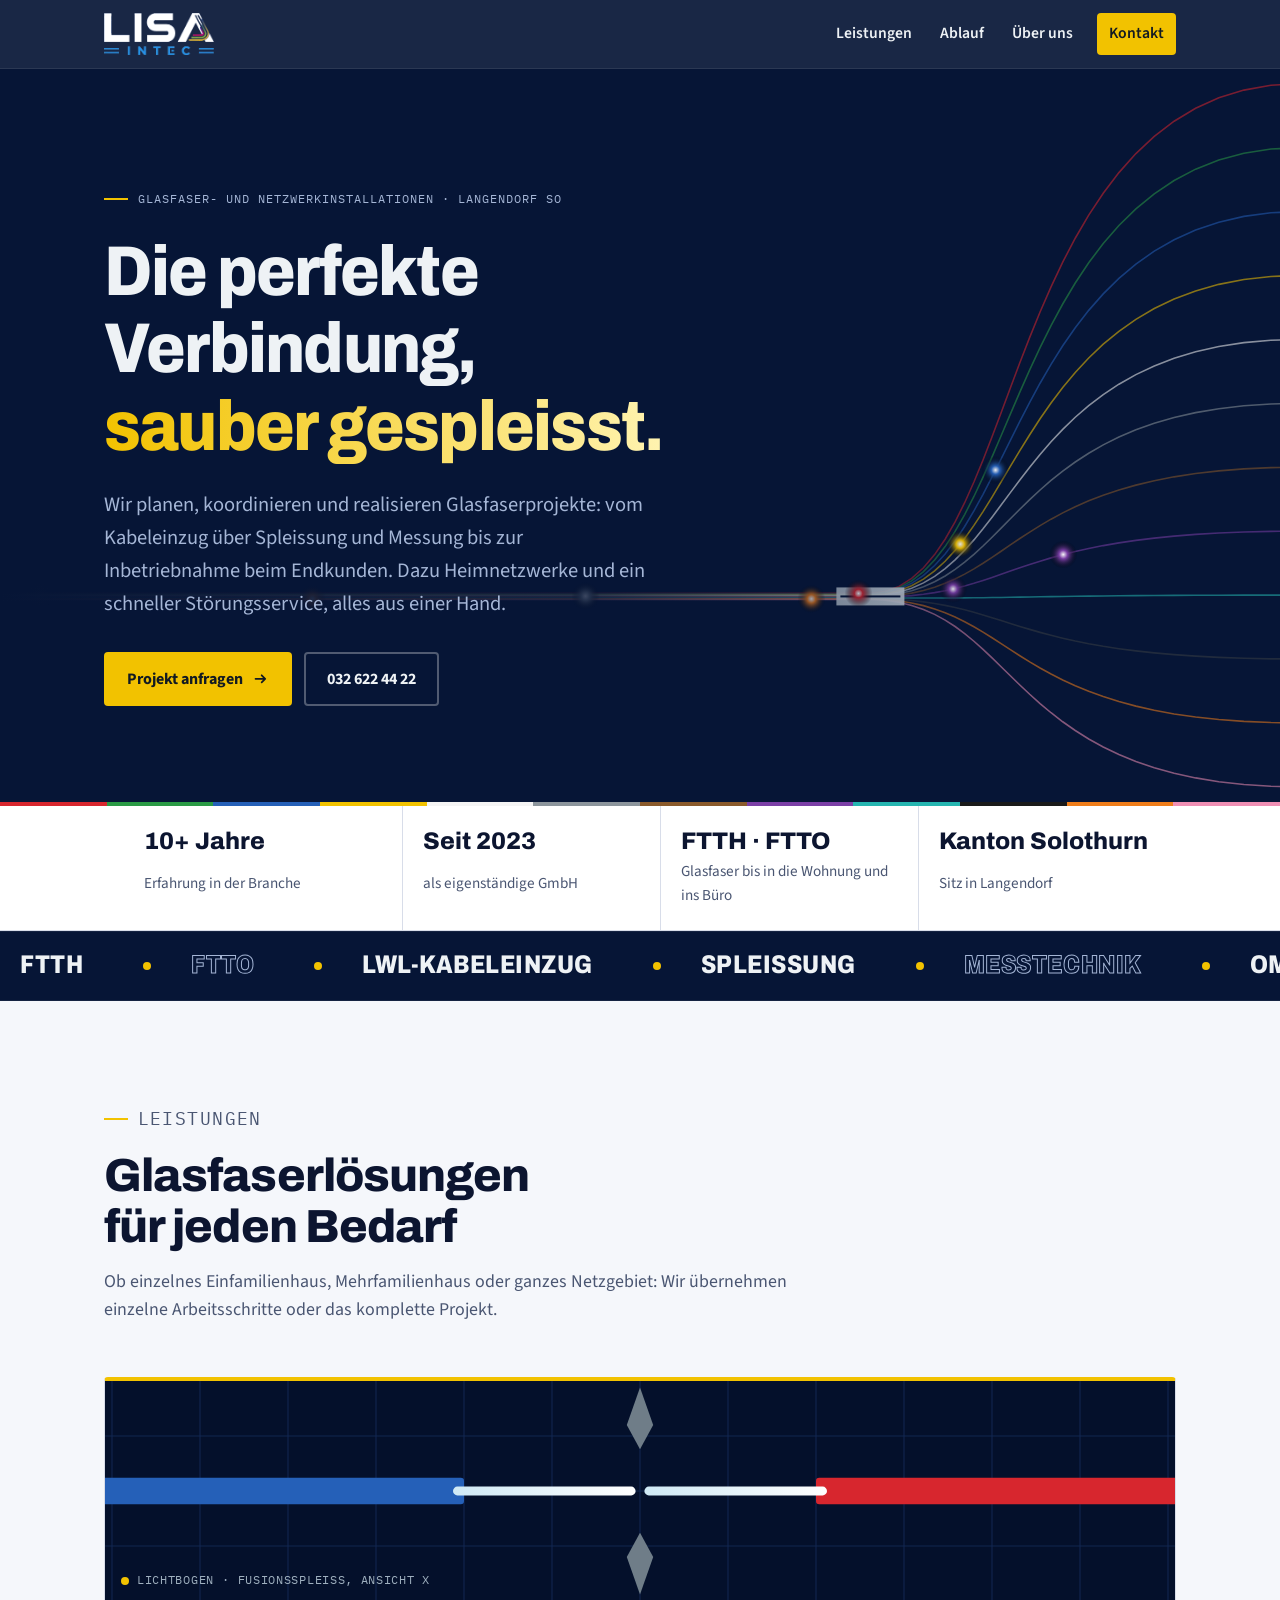
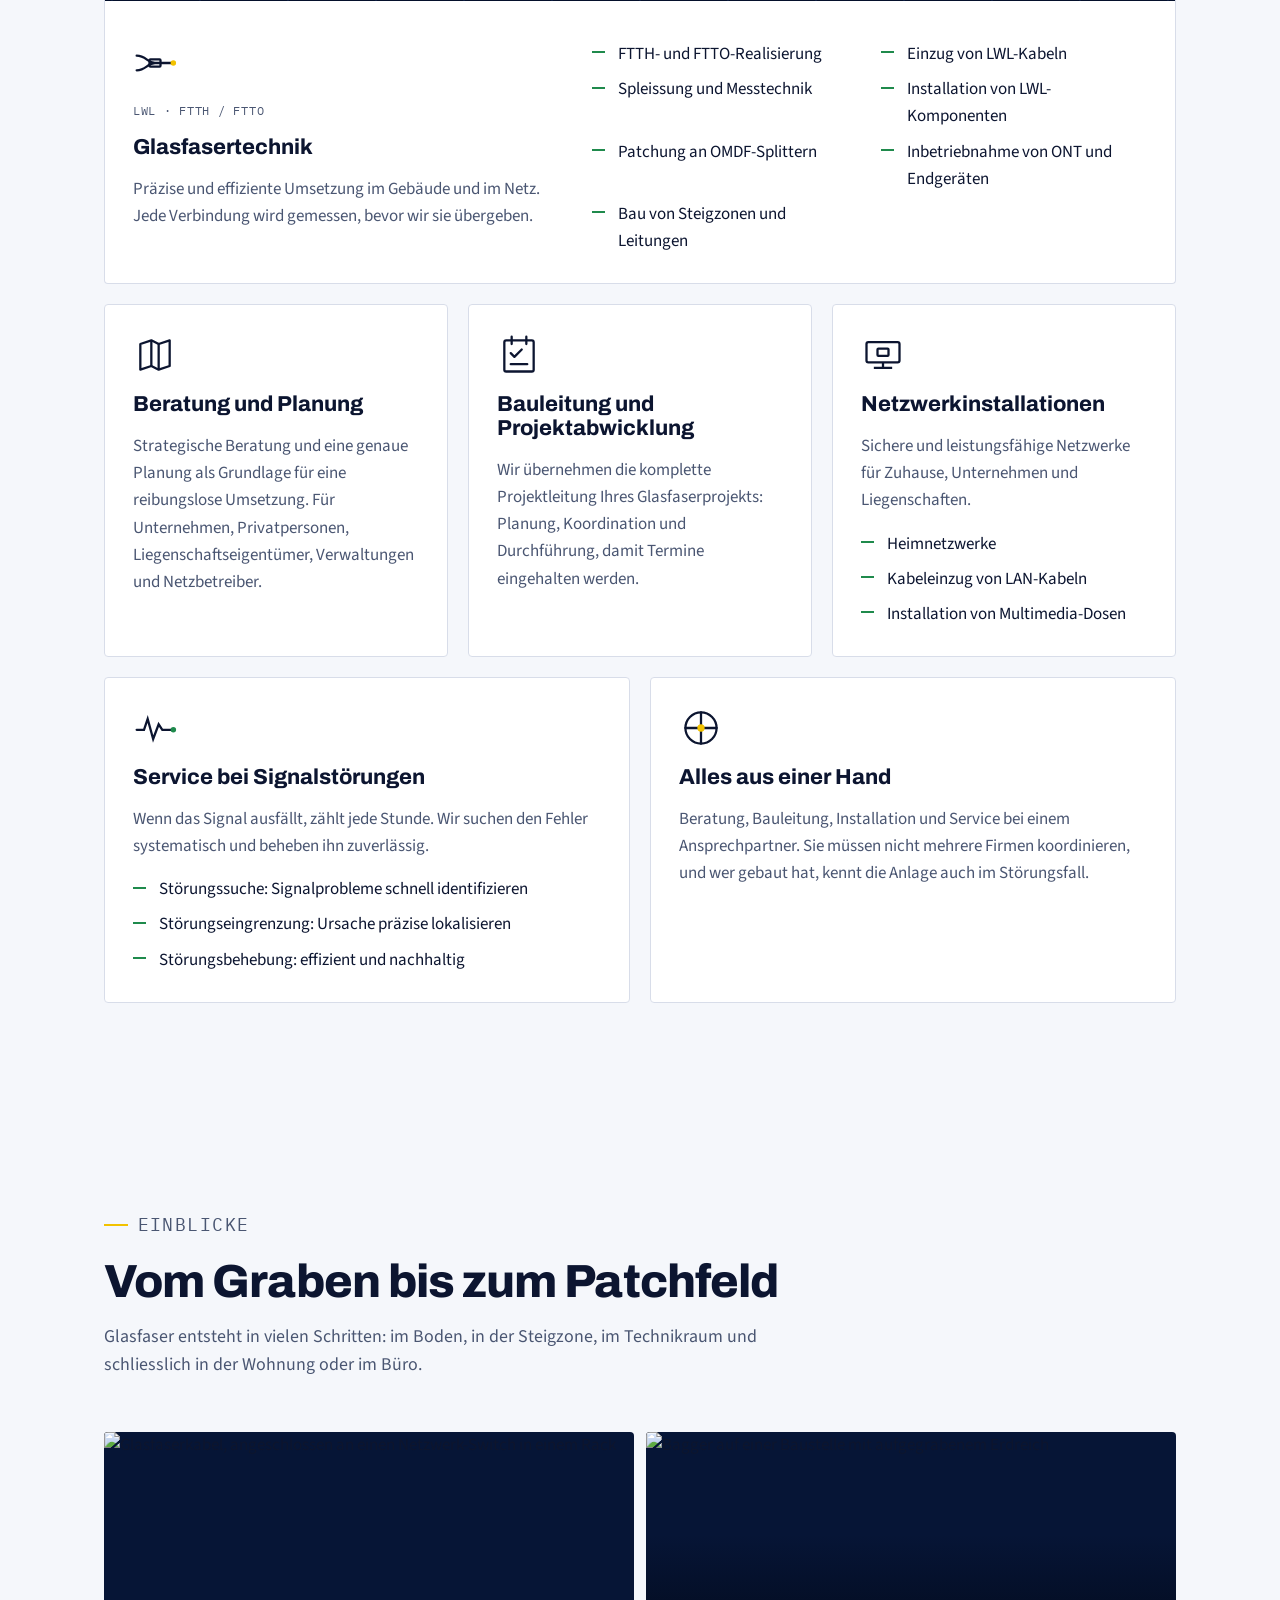
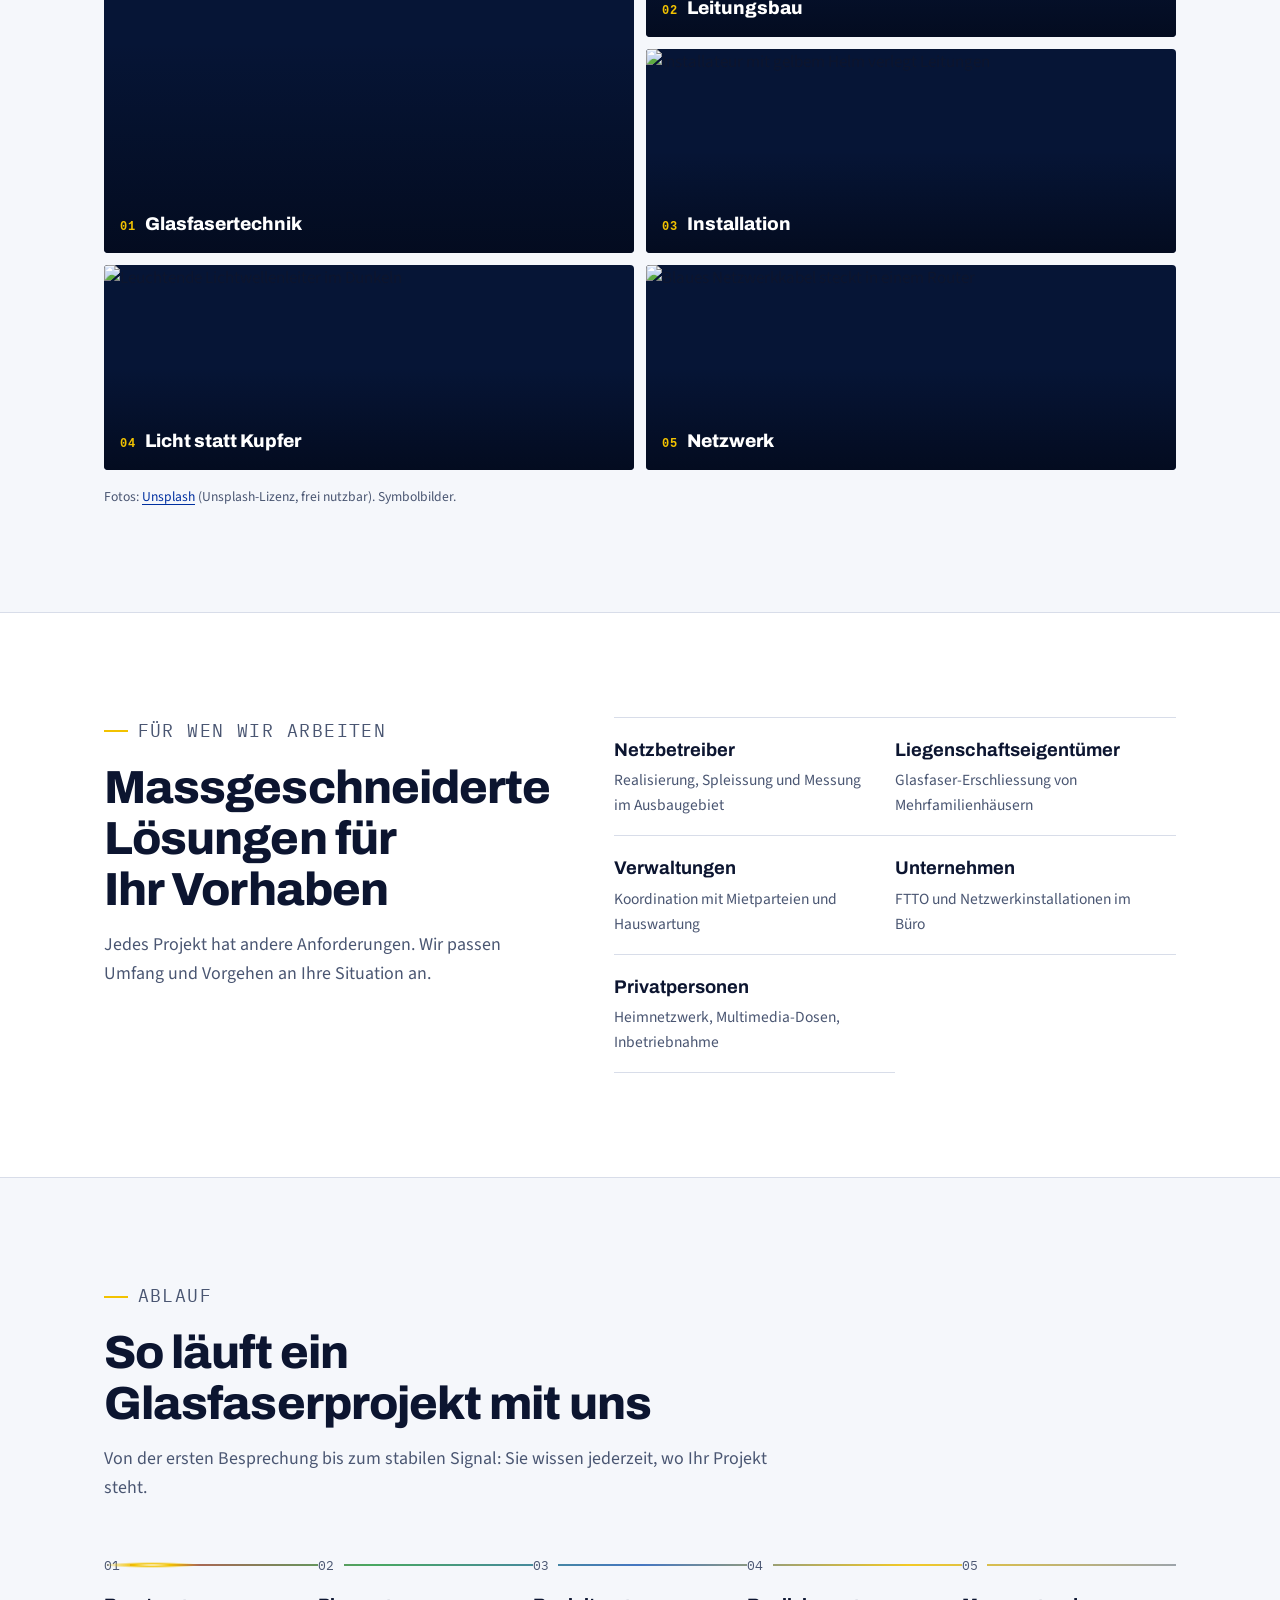
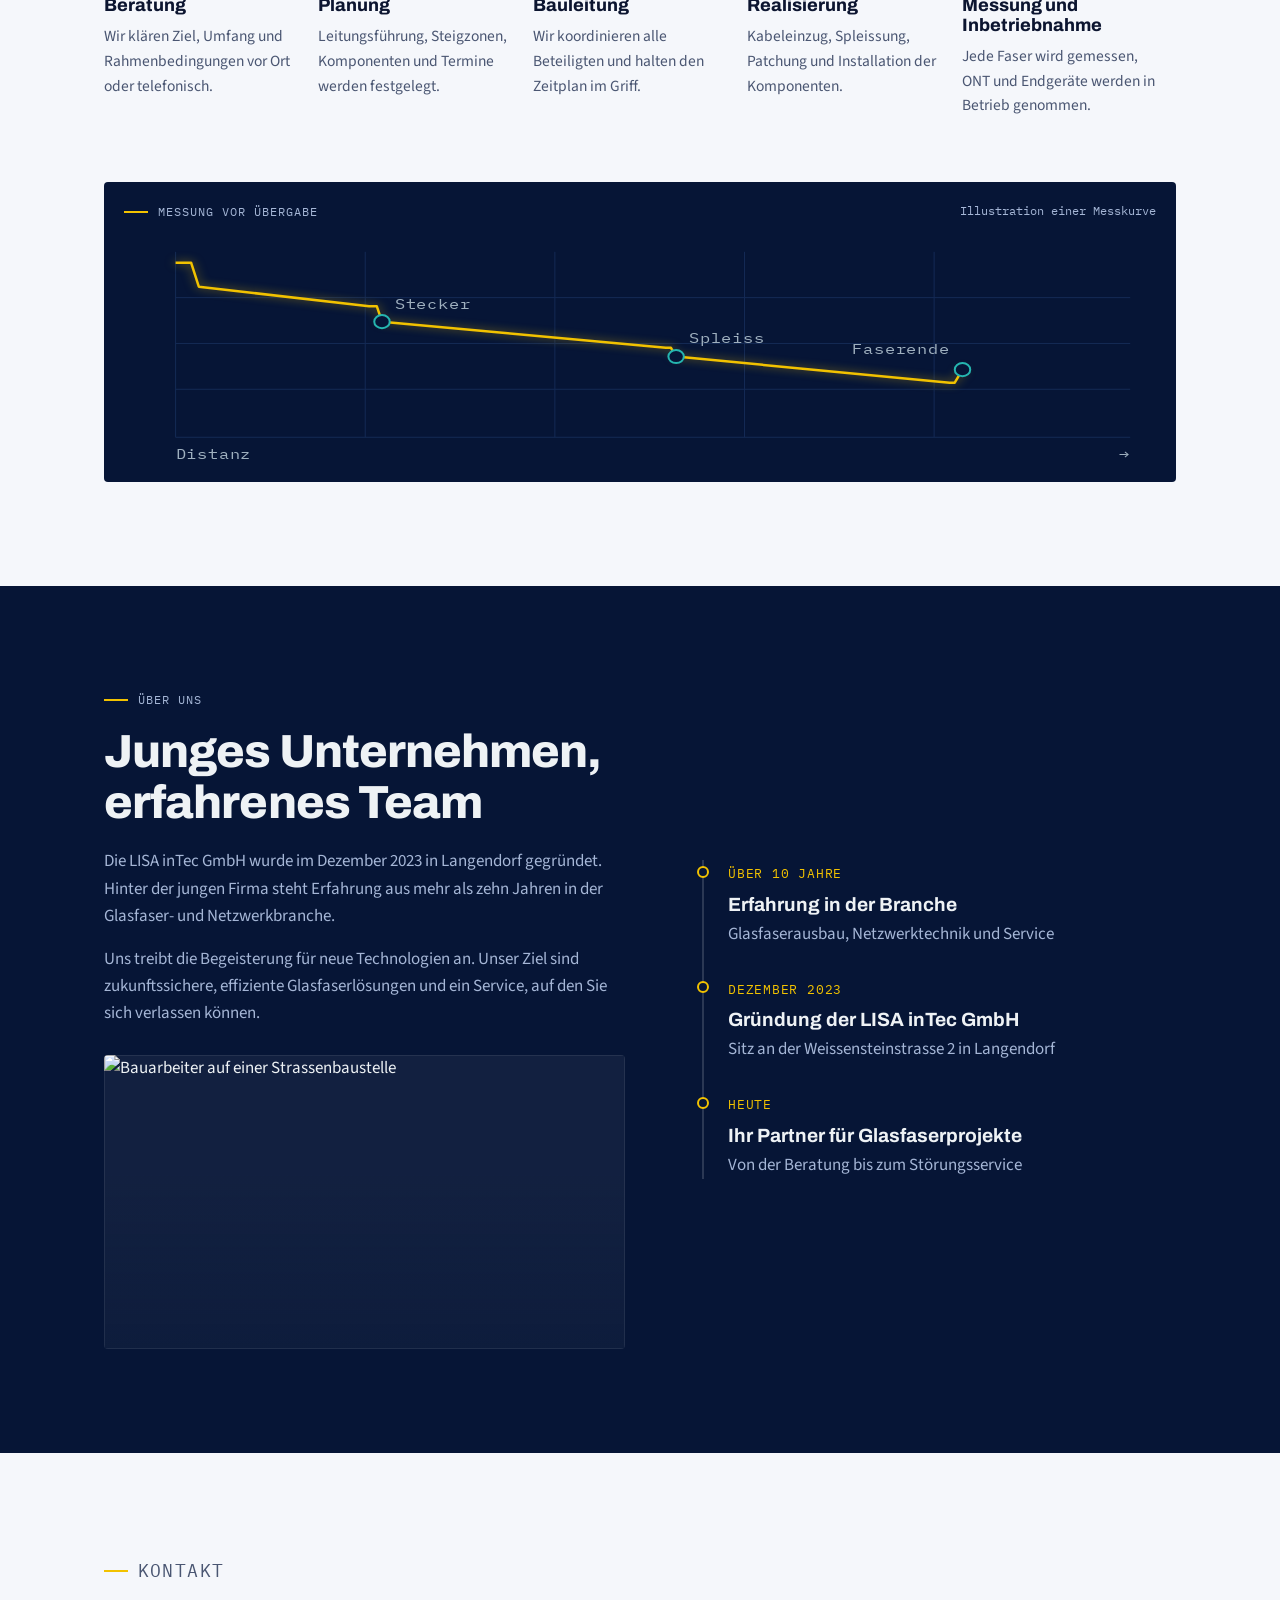
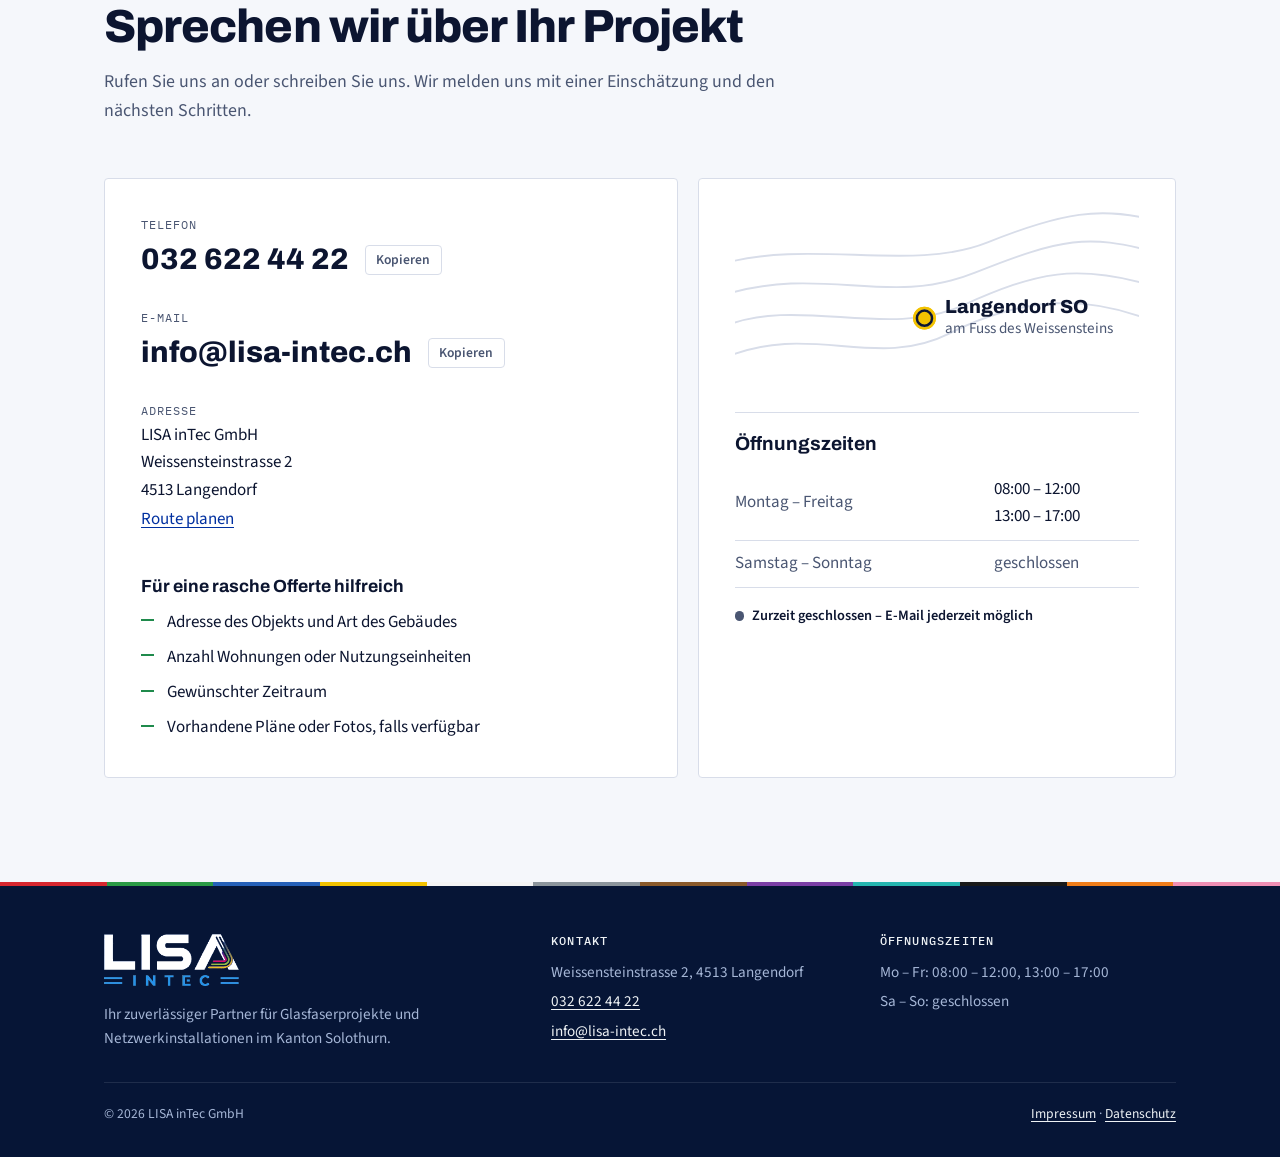
==== commit 43092866: "Fotos zu Glasfaser, Bau und Installation Neuer Abschnitt «Einblicke» mit fünf Symbolfotos von Unspla" ====
--- a/index.html
+++ b/index.html
@@ -197,6 +197,39 @@
     </div>
   </section>
 
+  <section class="section gallery" id="einblicke" aria-labelledby="einblicke-title">
+    <div class="wrap">
+      <div class="section-head">
+        <p class="eyebrow">Einblicke</p>
+        <h2 id="einblicke-title">Vom Graben bis zum Patchfeld</h2>
+        <p>Glasfaser entsteht in vielen Schritten: im Boden, in der Steigzone, im Technikraum und schliesslich in der Wohnung oder im Büro.</p>
+      </div>
+      <div class="mosaic reveal">
+        <figure class="tile t1">
+          <img src="https://images.unsplash.com/photo-1594915440248-1e419eba6611?auto=format&amp;fit=crop&amp;w=1200&amp;q=70" srcset="https://images.unsplash.com/photo-1594915440248-1e419eba6611?auto=format&amp;fit=crop&amp;w=480&amp;q=70 480w, https://images.unsplash.com/photo-1594915440248-1e419eba6611?auto=format&amp;fit=crop&amp;w=800&amp;q=70 800w, https://images.unsplash.com/photo-1594915440248-1e419eba6611?auto=format&amp;fit=crop&amp;w=1200&amp;q=70 1200w, https://images.unsplash.com/photo-1594915440248-1e419eba6611?auto=format&amp;fit=crop&amp;w=1600&amp;q=70 1600w" sizes="(max-width: 52rem) 100vw, 50vw" alt="Glasfaserkabel, angeschlossen an einen Netzwerk-Switch in einem Rack" width="1200" height="800" loading="lazy" decoding="async">
+          <figcaption><span class="tag">01</span> Glasfasertechnik</figcaption>
+        </figure>
+        <figure class="tile t2">
+          <img src="https://images.unsplash.com/photo-1603814929877-d5d927322656?auto=format&amp;fit=crop&amp;w=1200&amp;q=70" srcset="https://images.unsplash.com/photo-1603814929877-d5d927322656?auto=format&amp;fit=crop&amp;w=480&amp;q=70 480w, https://images.unsplash.com/photo-1603814929877-d5d927322656?auto=format&amp;fit=crop&amp;w=800&amp;q=70 800w, https://images.unsplash.com/photo-1603814929877-d5d927322656?auto=format&amp;fit=crop&amp;w=1200&amp;q=70 1200w, https://images.unsplash.com/photo-1603814929877-d5d927322656?auto=format&amp;fit=crop&amp;w=1600&amp;q=70 1600w" sizes="(max-width: 52rem) 100vw, 33vw" alt="Bagger auf einer Baustelle mit aufgegrabenem Erdreich" width="1200" height="800" loading="lazy" decoding="async">
+          <figcaption><span class="tag">02</span> Leitungsbau</figcaption>
+        </figure>
+        <figure class="tile t3">
+          <img src="https://images.unsplash.com/photo-1621905251189-08b45d6a269e?auto=format&amp;fit=crop&amp;w=1200&amp;q=70" srcset="https://images.unsplash.com/photo-1621905251189-08b45d6a269e?auto=format&amp;fit=crop&amp;w=480&amp;q=70 480w, https://images.unsplash.com/photo-1621905251189-08b45d6a269e?auto=format&amp;fit=crop&amp;w=800&amp;q=70 800w, https://images.unsplash.com/photo-1621905251189-08b45d6a269e?auto=format&amp;fit=crop&amp;w=1200&amp;q=70 1200w, https://images.unsplash.com/photo-1621905251189-08b45d6a269e?auto=format&amp;fit=crop&amp;w=1600&amp;q=70 1600w" sizes="(max-width: 52rem) 100vw, 33vw" alt="Installateur mit gelbem Helm verlegt Leitungen" width="1200" height="800" loading="lazy" decoding="async">
+          <figcaption><span class="tag">03</span> Installation</figcaption>
+        </figure>
+        <figure class="tile t4">
+          <img src="https://images.unsplash.com/photo-1604869515882-4d10fa4b0492?auto=format&amp;fit=crop&amp;w=1200&amp;q=70" srcset="https://images.unsplash.com/photo-1604869515882-4d10fa4b0492?auto=format&amp;fit=crop&amp;w=480&amp;q=70 480w, https://images.unsplash.com/photo-1604869515882-4d10fa4b0492?auto=format&amp;fit=crop&amp;w=800&amp;q=70 800w, https://images.unsplash.com/photo-1604869515882-4d10fa4b0492?auto=format&amp;fit=crop&amp;w=1200&amp;q=70 1200w, https://images.unsplash.com/photo-1604869515882-4d10fa4b0492?auto=format&amp;fit=crop&amp;w=1600&amp;q=70 1600w" sizes="(max-width: 52rem) 100vw, 33vw" alt="Leuchtende Lichtwellenleiter im Dunkeln" width="1200" height="800" loading="lazy" decoding="async">
+          <figcaption><span class="tag">04</span> Licht statt Kupfer</figcaption>
+        </figure>
+        <figure class="tile t5">
+          <img src="https://images.unsplash.com/photo-1531668383211-64743e924c66?auto=format&amp;fit=crop&amp;w=1200&amp;q=70" srcset="https://images.unsplash.com/photo-1531668383211-64743e924c66?auto=format&amp;fit=crop&amp;w=480&amp;q=70 480w, https://images.unsplash.com/photo-1531668383211-64743e924c66?auto=format&amp;fit=crop&amp;w=800&amp;q=70 800w, https://images.unsplash.com/photo-1531668383211-64743e924c66?auto=format&amp;fit=crop&amp;w=1200&amp;q=70 1200w, https://images.unsplash.com/photo-1531668383211-64743e924c66?auto=format&amp;fit=crop&amp;w=1600&amp;q=70 1600w" sizes="(max-width: 52rem) 100vw, 33vw" alt="Blaues Netzwerkkabel steckt in einem Router" width="1200" height="800" loading="lazy" decoding="async">
+          <figcaption><span class="tag">05</span> Netzwerk</figcaption>
+        </figure>
+      </div>
+      <p class="credit">Fotos: <a href="https://unsplash.com/" target="_blank" rel="noopener">Unsplash</a> (Unsplash-Lizenz, frei nutzbar). Symbolbilder.</p>
+    </div>
+  </section>
+
   <section class="section audience" aria-labelledby="kunden-title">
     <div class="wrap audience-grid">
       <div class="section-head" style="margin-bottom:0">
@@ -255,6 +288,9 @@
         <h2 id="about-title">Junges Unternehmen, erfahrenes Team</h2>
         <p>Die LISA inTec GmbH wurde im Dezember 2023 in Langendorf gegründet. Hinter der jungen Firma steht Erfahrung aus mehr als zehn Jahren in der Glasfaser- und Netzwerkbranche.</p>
         <p>Uns treibt die Begeisterung für neue Technologien an. Unser Ziel sind zukunftssichere, effiziente Glasfaserlösungen und ein Service, auf den Sie sich verlassen können.</p>
+        <figure class="about-photo">
+          <img src="https://images.unsplash.com/photo-1529792083865-d23889753466?auto=format&amp;fit=crop&amp;w=1200&amp;q=70" srcset="https://images.unsplash.com/photo-1529792083865-d23889753466?auto=format&amp;fit=crop&amp;w=480&amp;q=70 480w, https://images.unsplash.com/photo-1529792083865-d23889753466?auto=format&amp;fit=crop&amp;w=800&amp;q=70 800w, https://images.unsplash.com/photo-1529792083865-d23889753466?auto=format&amp;fit=crop&amp;w=1200&amp;q=70 1200w, https://images.unsplash.com/photo-1529792083865-d23889753466?auto=format&amp;fit=crop&amp;w=1600&amp;q=70 1600w" sizes="(max-width: 52rem) 100vw, 45vw" alt="Bauarbeiter auf einer Strassenbaustelle" width="1200" height="800" loading="lazy" decoding="async">
+        </figure>
       </div>
       <ol class="reveal timeline" aria-label="Unternehmensgeschichte">
         <li><span class="when">ÜBER 10 JAHRE</span><strong>Erfahrung in der Branche</strong><span>Glasfaserausbau, Netzwerktechnik und Service</span></li>
--- a/assets/styles.css
+++ b/assets/styles.css
@@ -358,3 +358,27 @@
   .trace.armed .trace-line { stroke-dashoffset: 0; } .trace.armed .trace-events { opacity: 1; }
   .marquee-track { transform: none; }
 }
+
+/* ---------- Fotos ---------- */
+.mosaic { display: grid; grid-template-columns: repeat(6, 1fr); grid-auto-rows: clamp(9rem, 16vw, 13rem); gap: .75rem; }
+.tile { margin: 0; position: relative; overflow: hidden; border-radius: var(--radius); background: var(--hero-bg); min-width: 0; }
+.tile img { width: 100%; height: 100%; object-fit: cover; display: block; transition: transform .8s cubic-bezier(.2,.7,.2,1), filter .6s; filter: saturate(.9); }
+.tile:hover img { transform: scale(1.06); filter: saturate(1.1); }
+.tile::after { content: ""; position: absolute; inset: 0; background: linear-gradient(180deg, transparent 50%, rgba(3,10,28,.85)); pointer-events: none; }
+.tile figcaption { position: absolute; left: 1rem; bottom: .85rem; z-index: 1; color: #fff; font-family: var(--font-display); font-weight: 800; font-size: 1.15rem; display: flex; align-items: baseline; gap: .6rem; }
+.tile .tag { color: var(--accent); }
+.t1 { grid-column: span 3; grid-row: span 2; }
+.t2 { grid-column: span 3; }
+.t3 { grid-column: span 3; }
+.t4 { grid-column: span 3; }
+.t5 { grid-column: span 3; }
+.credit { margin-top: 1rem; font-size: .85rem; color: var(--muted); }
+.about-photo { margin: 1.75rem 0 0; border-radius: var(--radius); overflow: hidden; aspect-ratio: 16 / 9; max-width: 100%; background: rgba(255,255,255,.05); position: relative; }
+.about-photo img { width: 100%; height: 100%; object-fit: cover; display: block; }
+.about-photo::after { content: ""; position: absolute; inset: 0; box-shadow: inset 0 0 0 1px rgba(255,255,255,.08); background: linear-gradient(0deg, rgba(6,21,54,.35), transparent 60%); }
+@media (max-width: 52rem) {
+  .mosaic { grid-template-columns: 1fr 1fr; grid-auto-rows: 10rem; }
+  .t1 { grid-column: span 2; grid-row: span 2; }
+  .t2, .t3, .t4, .t5 { grid-column: span 1; }
+}
+@media (max-width: 30rem) { .tile figcaption { font-size: 1rem; left: .75rem; } }
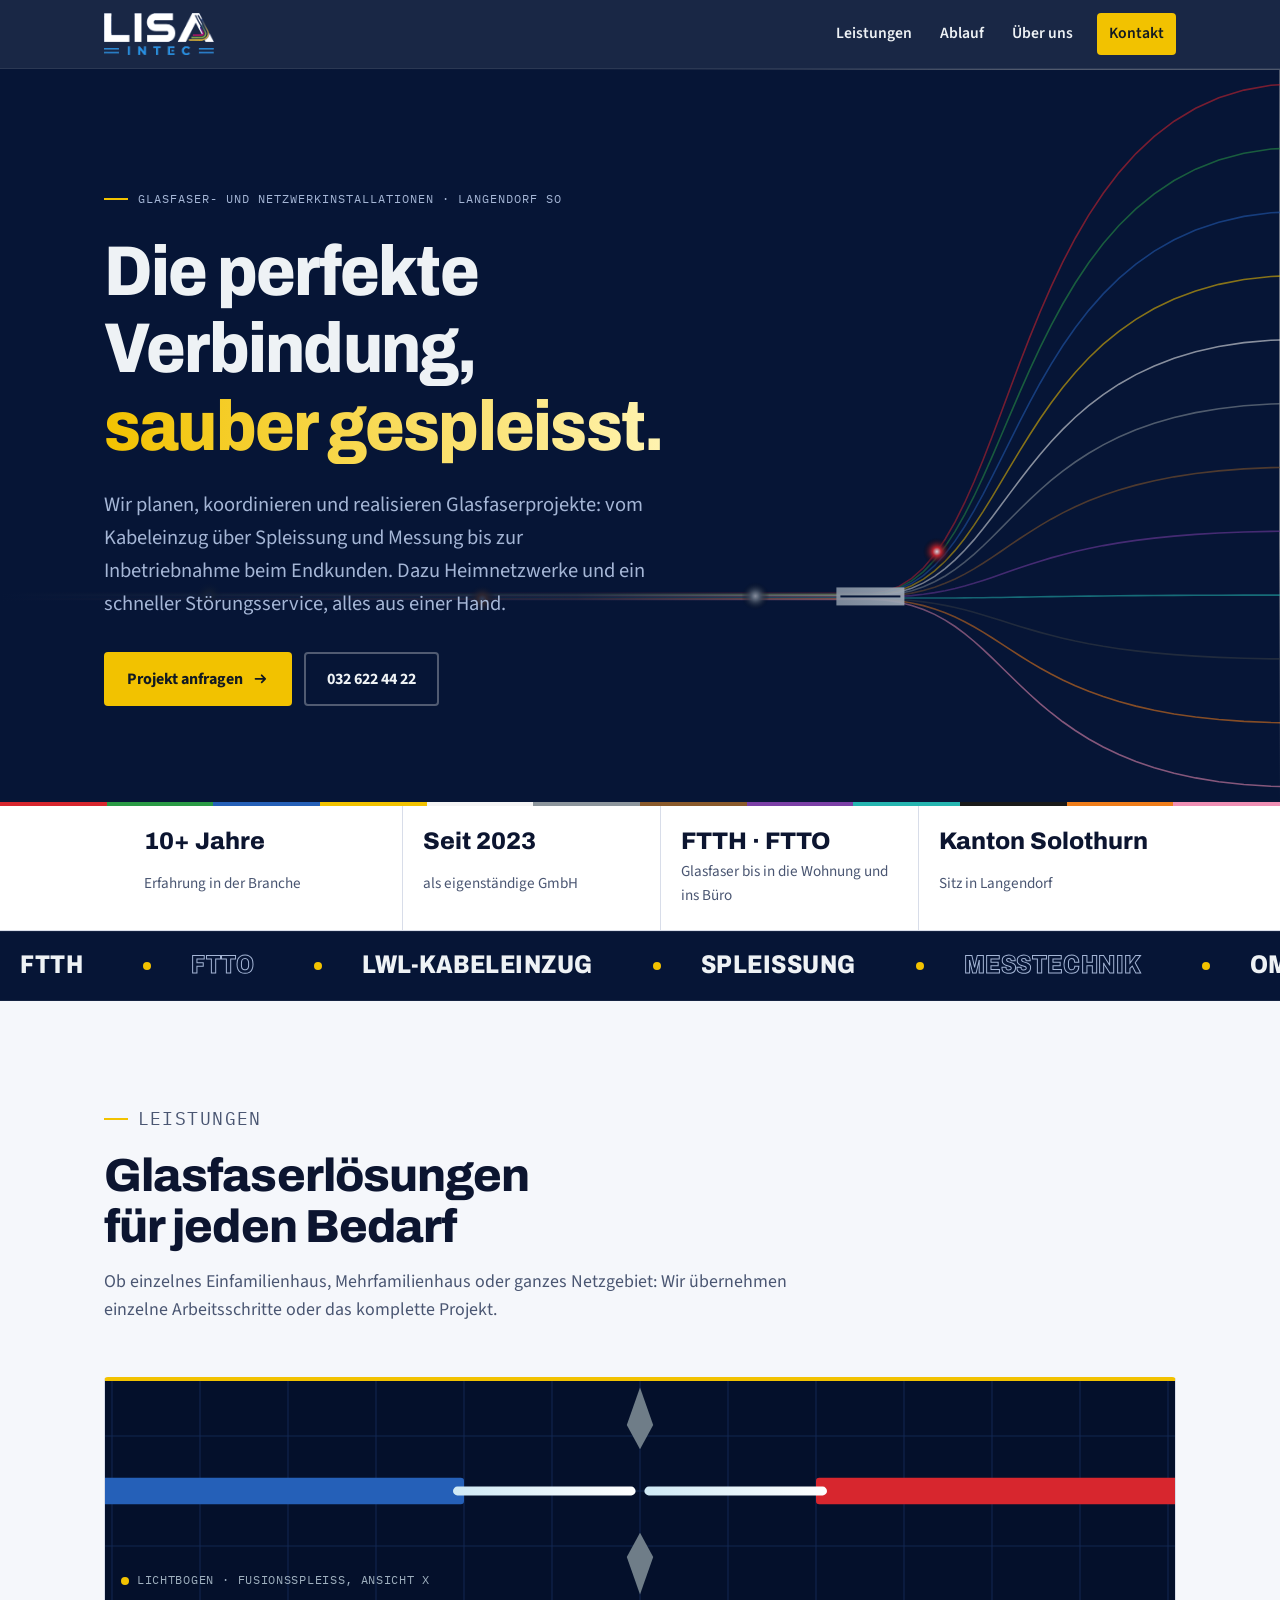
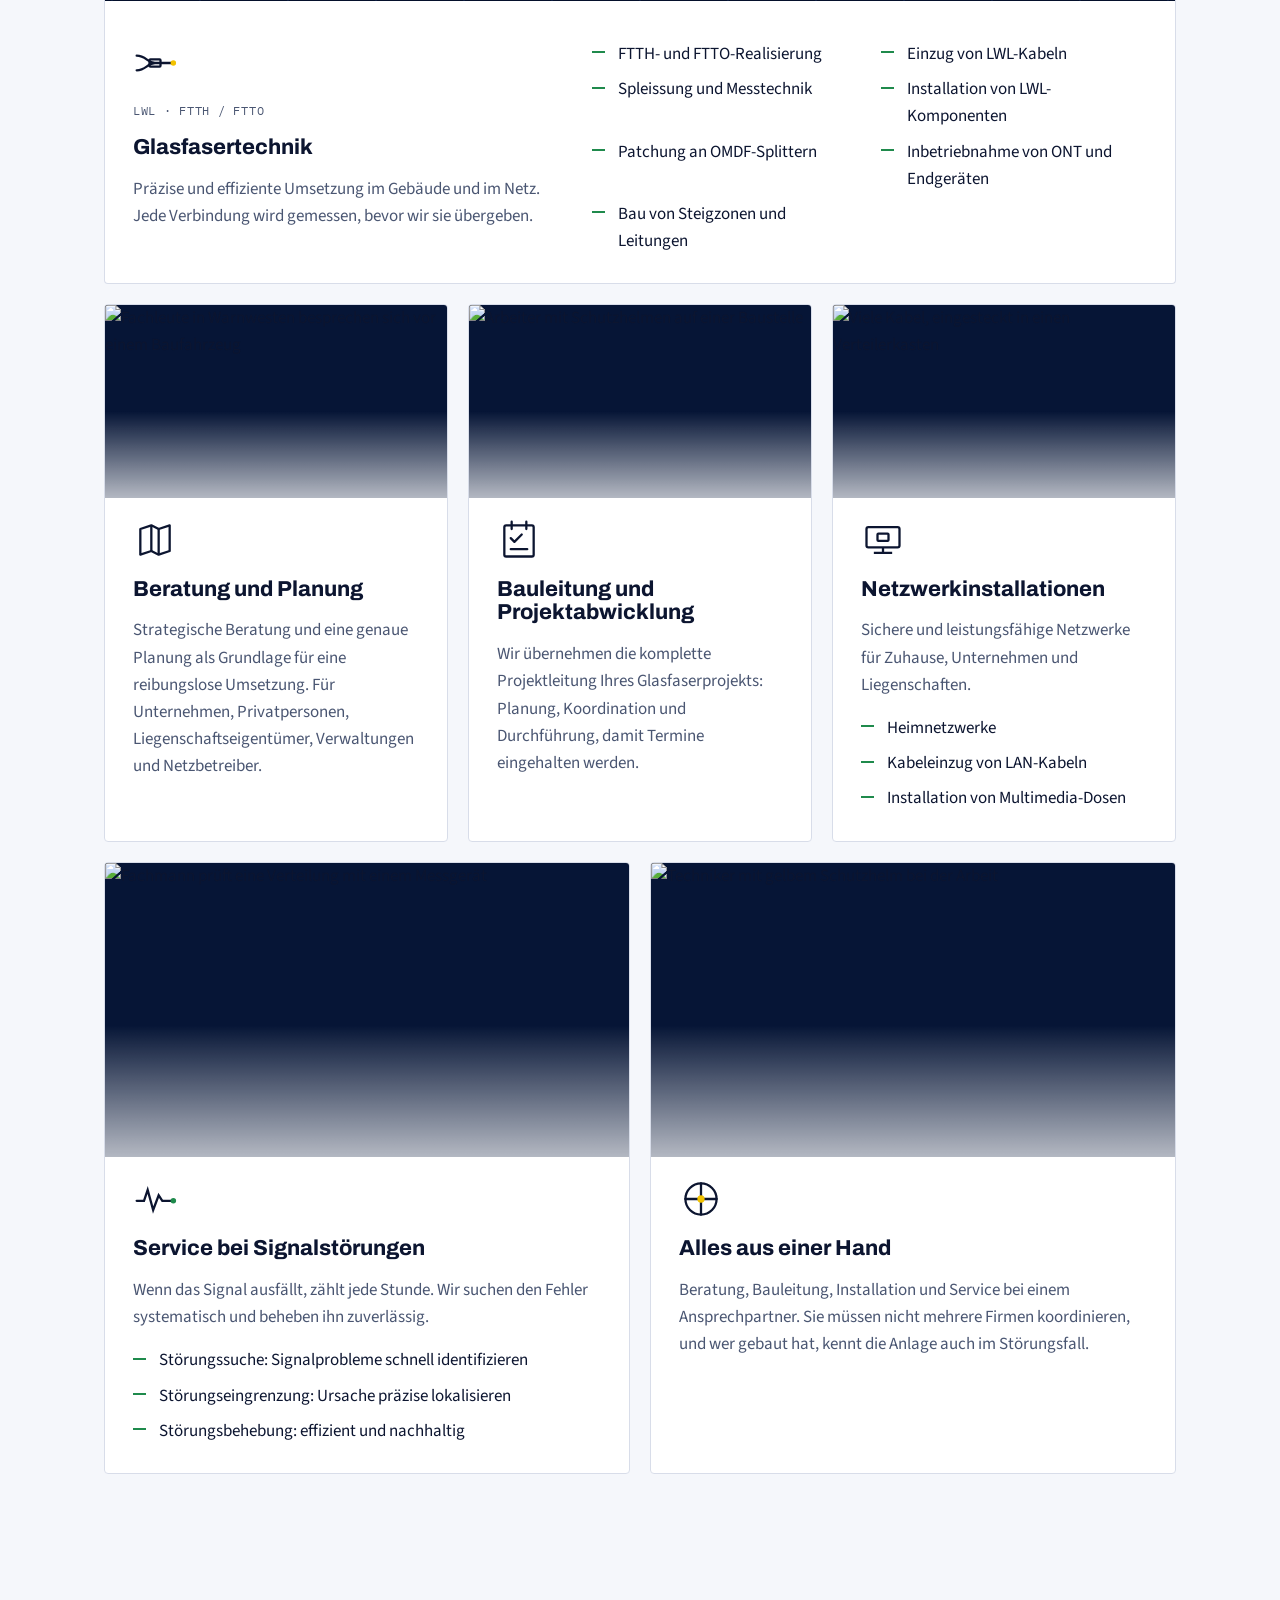
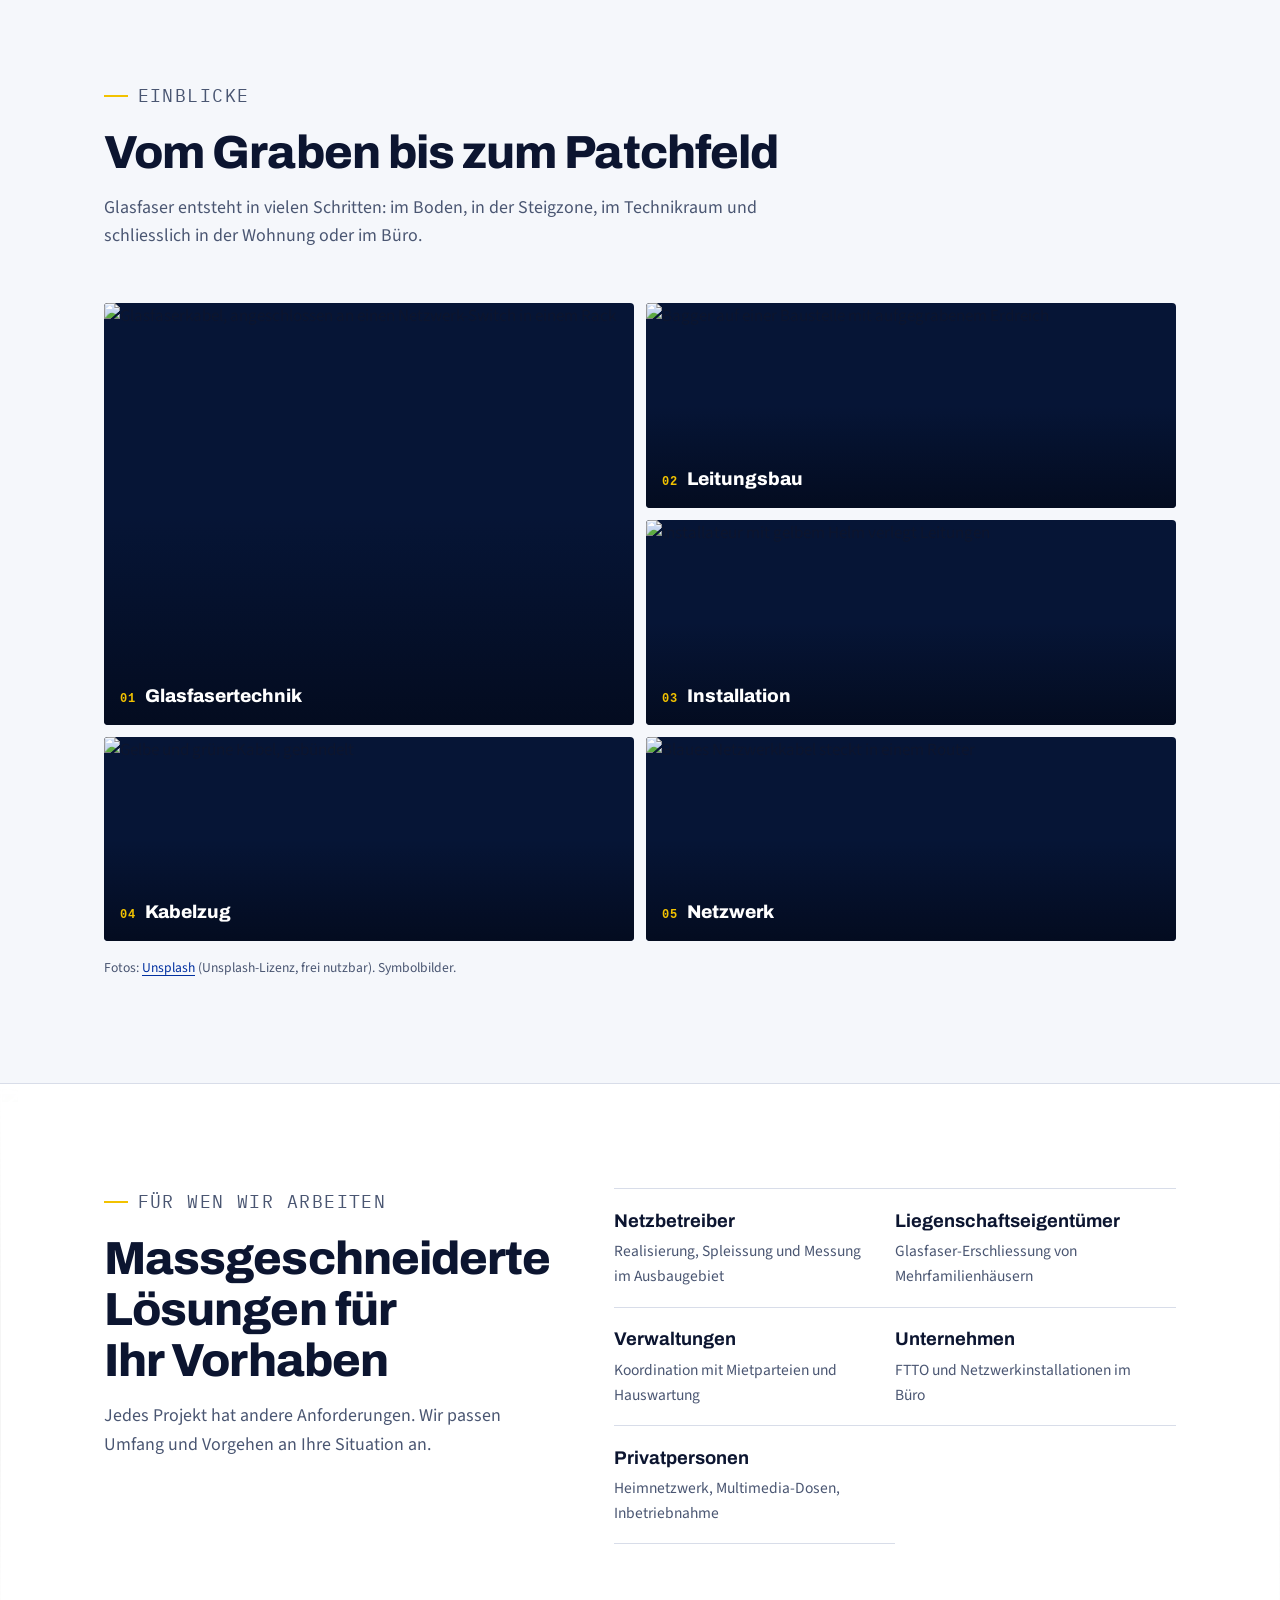
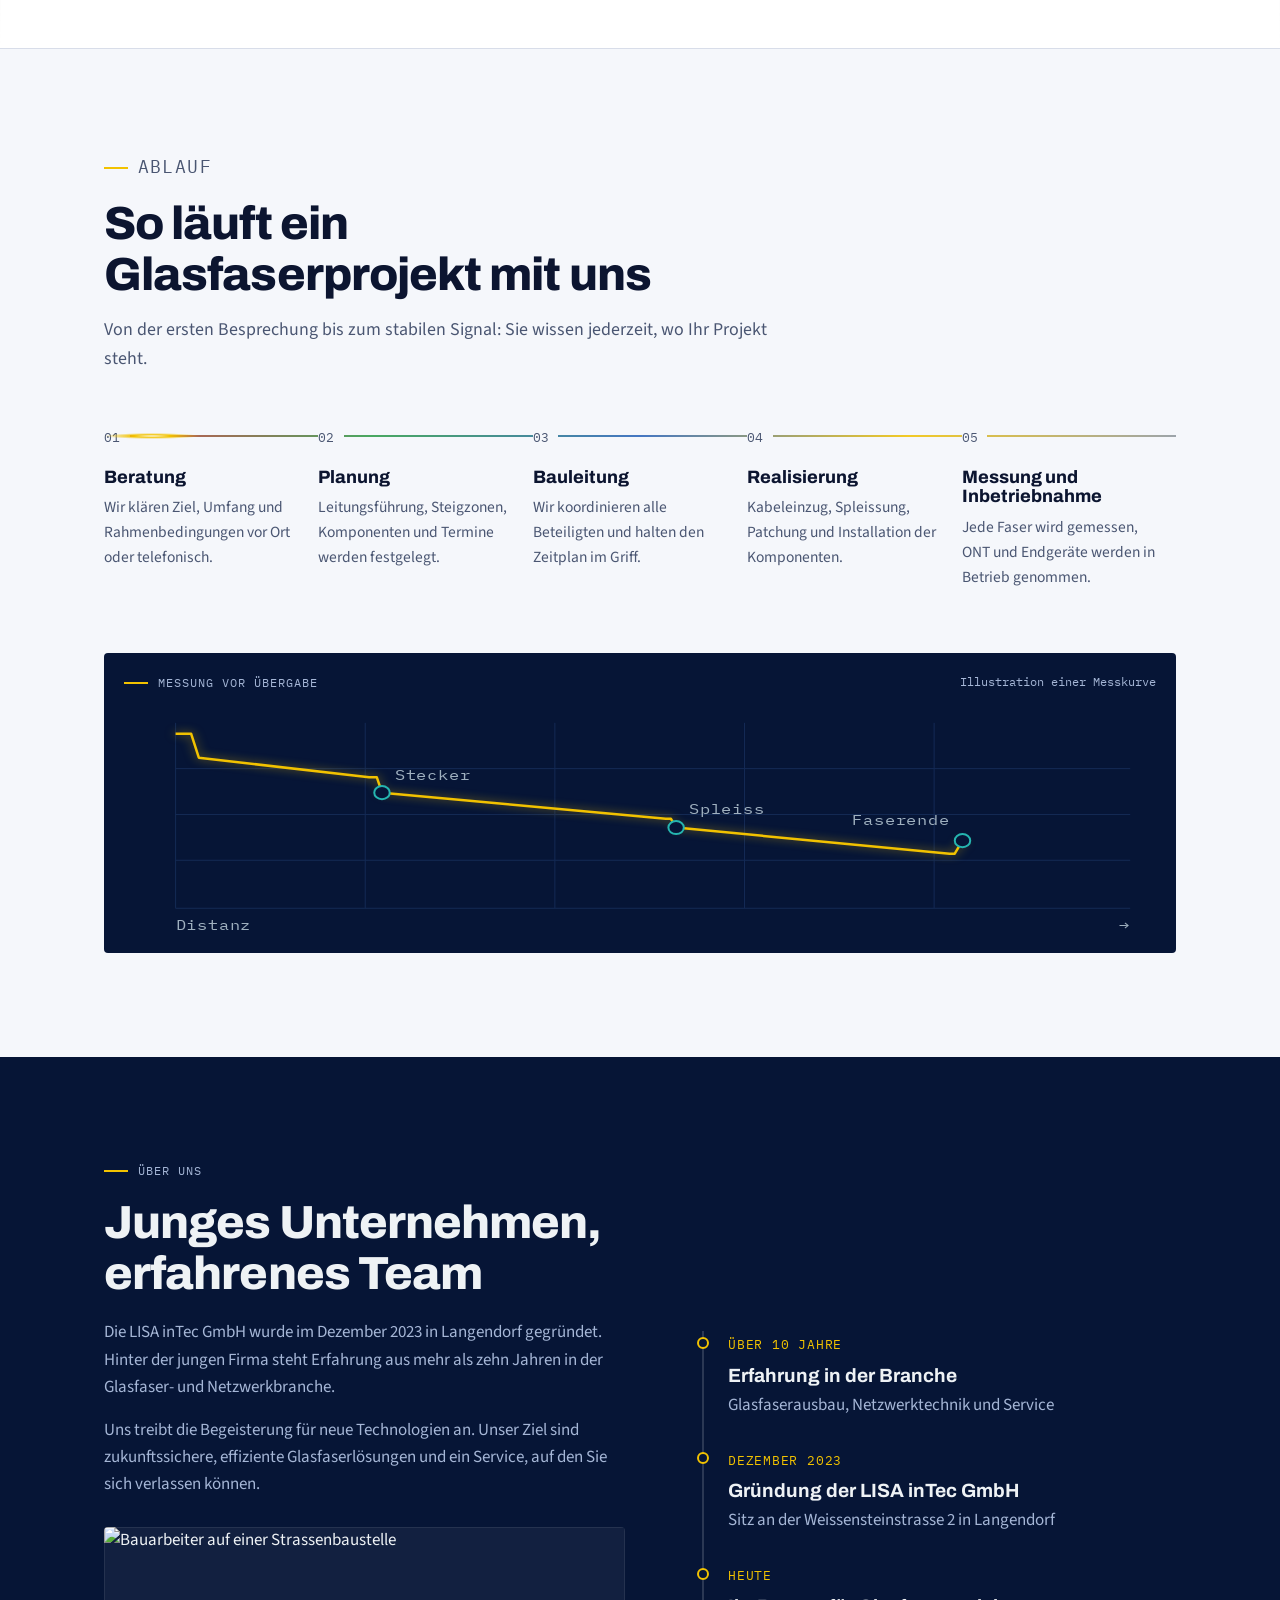
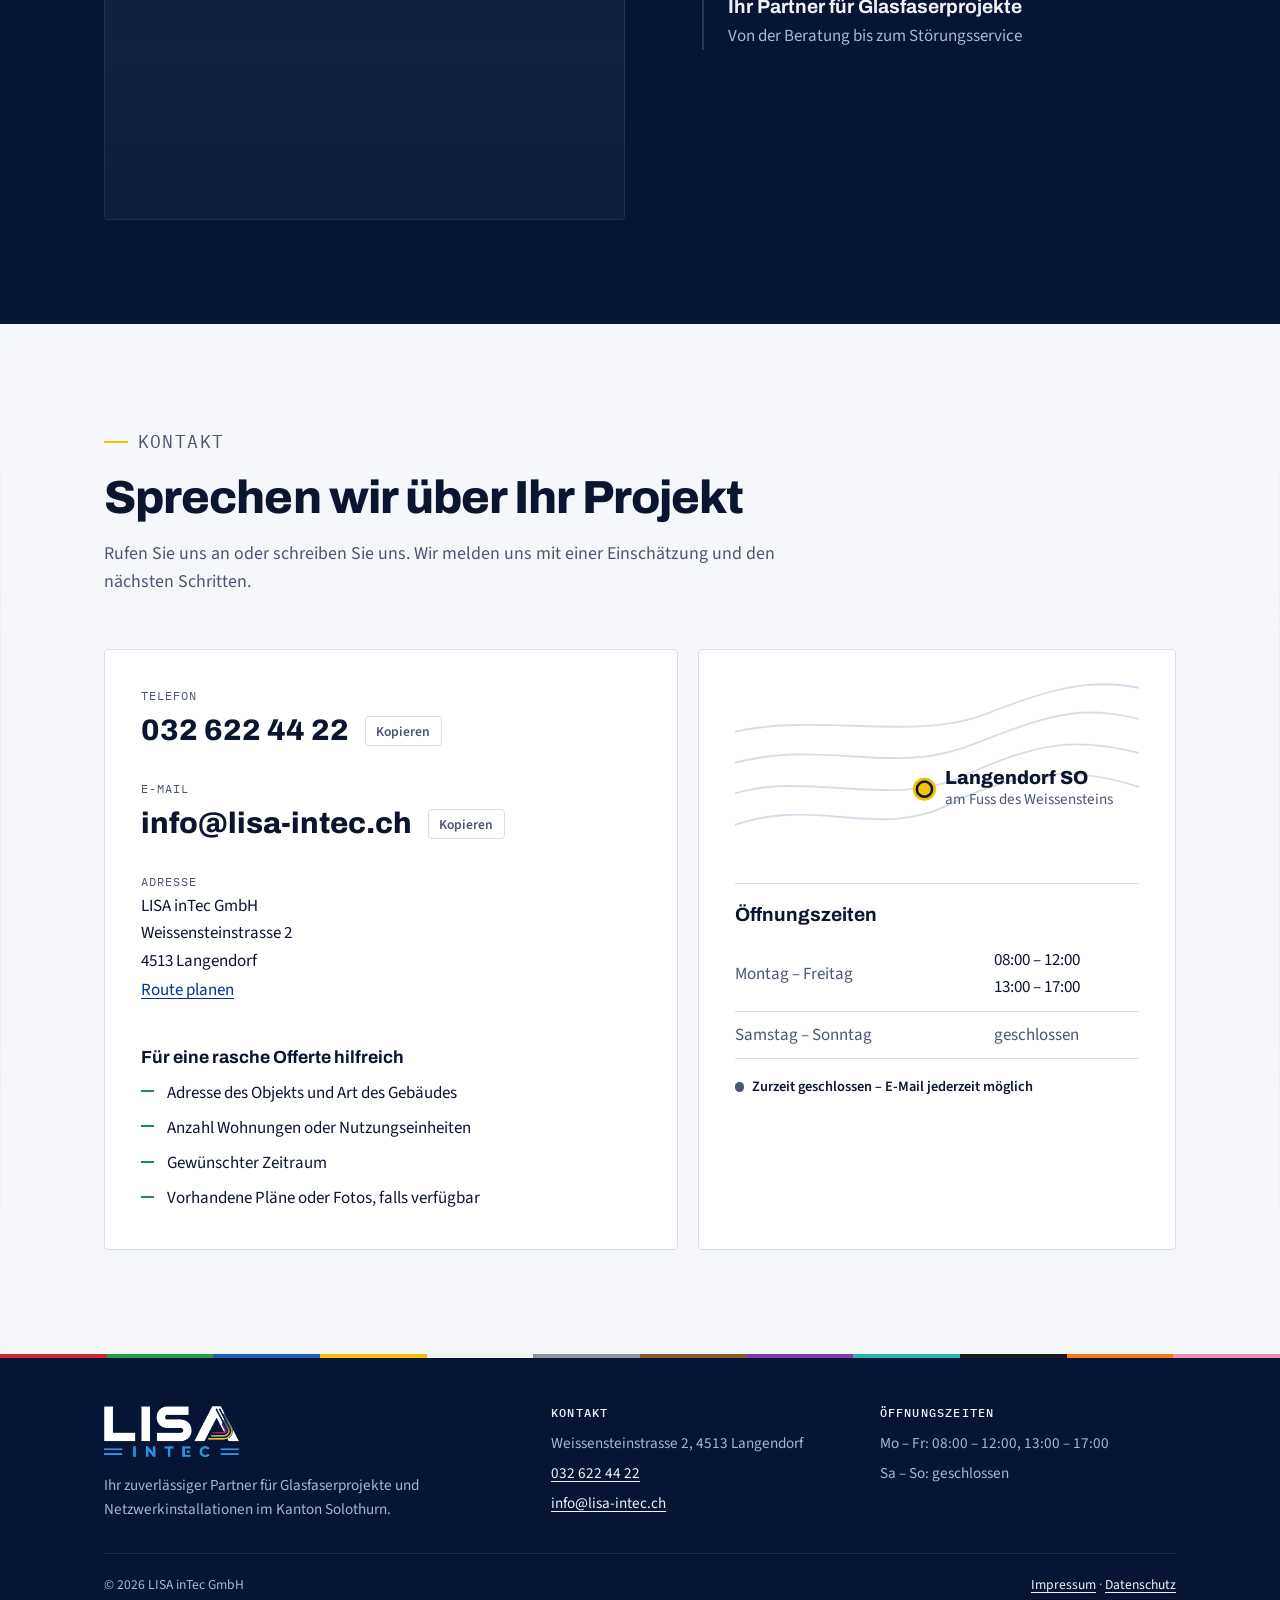
==== commit 49143e71: "Mehr Fotos und Hintergrundbild mit Verlauf Hero mit ausgeblendetem Hintergrundfoto unter der Faser-A" ====
--- a/index.html
+++ b/index.html
@@ -16,6 +16,7 @@
 <meta property="og:image" content="https://www.lisa-intec.ch/assets/logo.png">
 <link rel="icon" href="assets/favicon.png" type="image/png">
 <link rel="apple-touch-icon" href="assets/apple-touch-icon.png">
+<link rel="preconnect" href="https://images.unsplash.com">
 <link rel="preconnect" href="https://fonts.googleapis.com">
 <link rel="preconnect" href="https://fonts.gstatic.com" crossorigin>
 <link rel="stylesheet" href="https://fonts.googleapis.com/css2?family=Archivo:wdth,wght@75..125,500..900&family=IBM+Plex+Mono:wght@400;500&family=Source+Sans+3:wght@400;600;700&display=swap">
@@ -68,6 +69,7 @@
 
 <main id="inhalt">
   <section class="hero" id="top" aria-labelledby="hero-title">
+    <img class="hero-photo" src="https://images.unsplash.com/photo-1604869515882-4d10fa4b0492?auto=format&amp;fit=crop&amp;w=1600&amp;q=70" srcset="https://images.unsplash.com/photo-1604869515882-4d10fa4b0492?auto=format&amp;fit=crop&amp;w=480&amp;q=70 480w, https://images.unsplash.com/photo-1604869515882-4d10fa4b0492?auto=format&amp;fit=crop&amp;w=800&amp;q=70 800w, https://images.unsplash.com/photo-1604869515882-4d10fa4b0492?auto=format&amp;fit=crop&amp;w=1200&amp;q=70 1200w, https://images.unsplash.com/photo-1604869515882-4d10fa4b0492?auto=format&amp;fit=crop&amp;w=1600&amp;q=70 1600w, https://images.unsplash.com/photo-1604869515882-4d10fa4b0492?auto=format&amp;fit=crop&amp;w=2000&amp;q=70 2000w" sizes="100vw" alt="" width="1200" height="800" fetchpriority="high" decoding="async" aria-hidden="true">
     <canvas id="fibers" aria-hidden="true"></canvas>
     <div class="wrap">
       <div class="hero-copy">
@@ -155,18 +157,21 @@
         </article>
 
         <article class="service">
+          <div class="media"><img src="https://images.unsplash.com/photo-1652303518379-c0ef1c9fb2b1?auto=format&amp;fit=crop&amp;w=1600&amp;q=70" srcset="https://images.unsplash.com/photo-1652303518379-c0ef1c9fb2b1?auto=format&amp;fit=crop&amp;w=480&amp;q=70 480w, https://images.unsplash.com/photo-1652303518379-c0ef1c9fb2b1?auto=format&amp;fit=crop&amp;w=800&amp;q=70 800w, https://images.unsplash.com/photo-1652303518379-c0ef1c9fb2b1?auto=format&amp;fit=crop&amp;w=1200&amp;q=70 1200w, https://images.unsplash.com/photo-1652303518379-c0ef1c9fb2b1?auto=format&amp;fit=crop&amp;w=1600&amp;q=70 1600w, https://images.unsplash.com/photo-1652303518379-c0ef1c9fb2b1?auto=format&amp;fit=crop&amp;w=2000&amp;q=70 2000w" sizes="(max-width: 40rem) 100vw, (max-width: 60rem) 50vw, 33vw" alt="Fachleute in Warnwesten besprechen sich vor einem Baufahrzeug" width="800" height="450" loading="lazy" decoding="async"></div>
           <svg class="service-icon" viewBox="0 0 48 48" aria-hidden="true"><g fill="none" stroke="currentColor" stroke-width="2.5" stroke-linejoin="round"><path d="M8 40V12l12-4 8 4 12-4v28l-12 4-8-4z"/><path d="M20 8v28M28 12v28"/></g></svg>
           <h3>Beratung und Planung</h3>
           <p>Strategische Beratung und eine genaue Planung als Grundlage für eine reibungslose Umsetzung. Für Unternehmen, Privatpersonen, Liegenschaftseigentümer, Verwaltungen und Netzbetreiber.</p>
         </article>
 
         <article class="service">
+          <div class="media"><img src="https://images.unsplash.com/photo-1667207591431-0366faabde1a?auto=format&amp;fit=crop&amp;w=1600&amp;q=70" srcset="https://images.unsplash.com/photo-1667207591431-0366faabde1a?auto=format&amp;fit=crop&amp;w=480&amp;q=70 480w, https://images.unsplash.com/photo-1667207591431-0366faabde1a?auto=format&amp;fit=crop&amp;w=800&amp;q=70 800w, https://images.unsplash.com/photo-1667207591431-0366faabde1a?auto=format&amp;fit=crop&amp;w=1200&amp;q=70 1200w, https://images.unsplash.com/photo-1667207591431-0366faabde1a?auto=format&amp;fit=crop&amp;w=1600&amp;q=70 1600w, https://images.unsplash.com/photo-1667207591431-0366faabde1a?auto=format&amp;fit=crop&amp;w=2000&amp;q=70 2000w" sizes="(max-width: 40rem) 100vw, (max-width: 60rem) 50vw, 33vw" alt="Arbeiter mit Schutzhelmen auf einer Baustelle" width="800" height="450" loading="lazy" decoding="async"></div>
           <svg class="service-icon" viewBox="0 0 48 48" aria-hidden="true"><g fill="none" stroke="currentColor" stroke-width="2.5" stroke-linecap="round" stroke-linejoin="round"><rect x="8" y="8" width="32" height="34" rx="2"/><path d="M16 4v8M32 4v8M15 22l4 4 8-8M15 34h18"/></g></svg>
           <h3>Bauleitung und Projektabwicklung</h3>
           <p>Wir übernehmen die komplette Projektleitung Ihres Glasfaserprojekts: Planung, Koordination und Durchführung, damit Termine eingehalten werden.</p>
         </article>
 
         <article class="service">
+          <div class="media"><img src="https://images.unsplash.com/photo-1635335874521-7987db781153?auto=format&amp;fit=crop&amp;w=1600&amp;q=70" srcset="https://images.unsplash.com/photo-1635335874521-7987db781153?auto=format&amp;fit=crop&amp;w=480&amp;q=70 480w, https://images.unsplash.com/photo-1635335874521-7987db781153?auto=format&amp;fit=crop&amp;w=800&amp;q=70 800w, https://images.unsplash.com/photo-1635335874521-7987db781153?auto=format&amp;fit=crop&amp;w=1200&amp;q=70 1200w, https://images.unsplash.com/photo-1635335874521-7987db781153?auto=format&amp;fit=crop&amp;w=1600&amp;q=70 1600w, https://images.unsplash.com/photo-1635335874521-7987db781153?auto=format&amp;fit=crop&amp;w=2000&amp;q=70 2000w" sizes="(max-width: 40rem) 100vw, (max-width: 60rem) 50vw, 33vw" alt="Viele Kabel, eingesteckt in einen Verteilerkasten" width="800" height="450" loading="lazy" decoding="async"></div>
           <svg class="service-icon" viewBox="0 0 48 48" aria-hidden="true"><g fill="none" stroke="currentColor" stroke-width="2.5" stroke-linejoin="round"><rect x="6" y="10" width="36" height="22" rx="2"/><path d="M14 38h20M24 32v6"/><rect x="18" y="17" width="12" height="8" rx="1"/></g></svg>
           <h3>Netzwerkinstallationen</h3>
           <p>Sichere und leistungsfähige Netzwerke für Zuhause, Unternehmen und Liegenschaften.</p>
@@ -178,6 +183,7 @@
         </article>
 
         <article class="service wide">
+          <div class="media"><img src="https://images.unsplash.com/photo-1758101755915-462eddc23f57?auto=format&amp;fit=crop&amp;w=1600&amp;q=70" srcset="https://images.unsplash.com/photo-1758101755915-462eddc23f57?auto=format&amp;fit=crop&amp;w=480&amp;q=70 480w, https://images.unsplash.com/photo-1758101755915-462eddc23f57?auto=format&amp;fit=crop&amp;w=800&amp;q=70 800w, https://images.unsplash.com/photo-1758101755915-462eddc23f57?auto=format&amp;fit=crop&amp;w=1200&amp;q=70 1200w, https://images.unsplash.com/photo-1758101755915-462eddc23f57?auto=format&amp;fit=crop&amp;w=1600&amp;q=70 1600w, https://images.unsplash.com/photo-1758101755915-462eddc23f57?auto=format&amp;fit=crop&amp;w=2000&amp;q=70 2000w" sizes="(max-width: 40rem) 100vw, (max-width: 60rem) 50vw, 33vw" alt="Fachmann prüft eine Verteilung mit einem Messgerät" width="800" height="450" loading="lazy" decoding="async"></div>
           <svg class="service-icon" viewBox="0 0 48 48" aria-hidden="true"><g fill="none" stroke="currentColor" stroke-width="2.5" stroke-linecap="round"><path d="M4 26h8l4-12 6 22 6-16 4 6h12"/></g><circle cx="44" cy="26" r="3" fill="#1f8a4c"/></svg>
           <h3>Service bei Signalstörungen</h3>
           <p>Wenn das Signal ausfällt, zählt jede Stunde. Wir suchen den Fehler systematisch und beheben ihn zuverlässig.</p>
@@ -189,6 +195,7 @@
         </article>
 
         <article class="service wide">
+          <div class="media"><img src="https://images.unsplash.com/photo-1621905251918-48416bd8575a?auto=format&amp;fit=crop&amp;w=1600&amp;q=70" srcset="https://images.unsplash.com/photo-1621905251918-48416bd8575a?auto=format&amp;fit=crop&amp;w=480&amp;q=70 480w, https://images.unsplash.com/photo-1621905251918-48416bd8575a?auto=format&amp;fit=crop&amp;w=800&amp;q=70 800w, https://images.unsplash.com/photo-1621905251918-48416bd8575a?auto=format&amp;fit=crop&amp;w=1200&amp;q=70 1200w, https://images.unsplash.com/photo-1621905251918-48416bd8575a?auto=format&amp;fit=crop&amp;w=1600&amp;q=70 1600w, https://images.unsplash.com/photo-1621905251918-48416bd8575a?auto=format&amp;fit=crop&amp;w=2000&amp;q=70 2000w" sizes="(max-width: 40rem) 100vw, (max-width: 60rem) 50vw, 33vw" alt="Techniker mit gelbem Schutzhelm bei der Arbeit" width="800" height="450" loading="lazy" decoding="async"></div>
           <svg class="service-icon" viewBox="0 0 48 48" aria-hidden="true"><g fill="none" stroke="currentColor" stroke-width="2.5" stroke-linecap="round" stroke-linejoin="round"><circle cx="24" cy="24" r="17"/><path d="M24 7v34M7 24h34"/></g><circle cx="24" cy="24" r="4" fill="#f2c200"/></svg>
           <h3>Alles aus einer Hand</h3>
           <p>Beratung, Bauleitung, Installation und Service bei einem Ansprechpartner. Sie müssen nicht mehrere Firmen koordinieren, und wer gebaut hat, kennt die Anlage auch im Störungsfall.</p>
@@ -218,8 +225,8 @@
           <figcaption><span class="tag">03</span> Installation</figcaption>
         </figure>
         <figure class="tile t4">
-          <img src="https://images.unsplash.com/photo-1604869515882-4d10fa4b0492?auto=format&amp;fit=crop&amp;w=1200&amp;q=70" srcset="https://images.unsplash.com/photo-1604869515882-4d10fa4b0492?auto=format&amp;fit=crop&amp;w=480&amp;q=70 480w, https://images.unsplash.com/photo-1604869515882-4d10fa4b0492?auto=format&amp;fit=crop&amp;w=800&amp;q=70 800w, https://images.unsplash.com/photo-1604869515882-4d10fa4b0492?auto=format&amp;fit=crop&amp;w=1200&amp;q=70 1200w, https://images.unsplash.com/photo-1604869515882-4d10fa4b0492?auto=format&amp;fit=crop&amp;w=1600&amp;q=70 1600w" sizes="(max-width: 52rem) 100vw, 33vw" alt="Leuchtende Lichtwellenleiter im Dunkeln" width="1200" height="800" loading="lazy" decoding="async">
-          <figcaption><span class="tag">04</span> Licht statt Kupfer</figcaption>
+          <img src="https://images.unsplash.com/photo-1702822903693-0a18874d881e?auto=format&amp;fit=crop&amp;w=1200&amp;q=70" srcset="https://images.unsplash.com/photo-1702822903693-0a18874d881e?auto=format&amp;fit=crop&amp;w=480&amp;q=70 480w, https://images.unsplash.com/photo-1702822903693-0a18874d881e?auto=format&amp;fit=crop&amp;w=800&amp;q=70 800w, https://images.unsplash.com/photo-1702822903693-0a18874d881e?auto=format&amp;fit=crop&amp;w=1200&amp;q=70 1200w, https://images.unsplash.com/photo-1702822903693-0a18874d881e?auto=format&amp;fit=crop&amp;w=1600&amp;q=70 1600w" sizes="(max-width: 52rem) 100vw, 33vw" alt="Gelbe und grüne Kabel, gebündelt" width="1200" height="800" loading="lazy" decoding="async">
+          <figcaption><span class="tag">04</span> Kabelzug</figcaption>
         </figure>
         <figure class="tile t5">
           <img src="https://images.unsplash.com/photo-1531668383211-64743e924c66?auto=format&amp;fit=crop&amp;w=1200&amp;q=70" srcset="https://images.unsplash.com/photo-1531668383211-64743e924c66?auto=format&amp;fit=crop&amp;w=480&amp;q=70 480w, https://images.unsplash.com/photo-1531668383211-64743e924c66?auto=format&amp;fit=crop&amp;w=800&amp;q=70 800w, https://images.unsplash.com/photo-1531668383211-64743e924c66?auto=format&amp;fit=crop&amp;w=1200&amp;q=70 1200w, https://images.unsplash.com/photo-1531668383211-64743e924c66?auto=format&amp;fit=crop&amp;w=1600&amp;q=70 1600w" sizes="(max-width: 52rem) 100vw, 33vw" alt="Blaues Netzwerkkabel steckt in einem Router" width="1200" height="800" loading="lazy" decoding="async">
@@ -230,7 +237,8 @@
     </div>
   </section>
 
-  <section class="section audience" aria-labelledby="kunden-title">
+  <section class="section audience has-bg" aria-labelledby="kunden-title">
+    <div class="section-bg" aria-hidden="true"><img src="https://images.unsplash.com/photo-1603814929877-d5d927322656?auto=format&amp;fit=crop&amp;w=1600&amp;q=70" srcset="https://images.unsplash.com/photo-1603814929877-d5d927322656?auto=format&amp;fit=crop&amp;w=480&amp;q=70 480w, https://images.unsplash.com/photo-1603814929877-d5d927322656?auto=format&amp;fit=crop&amp;w=800&amp;q=70 800w, https://images.unsplash.com/photo-1603814929877-d5d927322656?auto=format&amp;fit=crop&amp;w=1200&amp;q=70 1200w, https://images.unsplash.com/photo-1603814929877-d5d927322656?auto=format&amp;fit=crop&amp;w=1600&amp;q=70 1600w, https://images.unsplash.com/photo-1603814929877-d5d927322656?auto=format&amp;fit=crop&amp;w=2000&amp;q=70 2000w" sizes="100vw" alt="" width="1200" height="800" loading="lazy" decoding="async" aria-hidden="true"></div>
     <div class="wrap audience-grid">
       <div class="section-head" style="margin-bottom:0">
         <p class="eyebrow">Für wen wir arbeiten</p>
@@ -300,7 +308,8 @@
     </div>
   </section>
 
-  <section class="section" id="kontakt" aria-labelledby="kontakt-title">
+  <section class="section has-bg" id="kontakt" aria-labelledby="kontakt-title">
+    <div class="section-bg" aria-hidden="true"><img src="https://images.unsplash.com/photo-1594915440248-1e419eba6611?auto=format&amp;fit=crop&amp;w=1600&amp;q=70" srcset="https://images.unsplash.com/photo-1594915440248-1e419eba6611?auto=format&amp;fit=crop&amp;w=480&amp;q=70 480w, https://images.unsplash.com/photo-1594915440248-1e419eba6611?auto=format&amp;fit=crop&amp;w=800&amp;q=70 800w, https://images.unsplash.com/photo-1594915440248-1e419eba6611?auto=format&amp;fit=crop&amp;w=1200&amp;q=70 1200w, https://images.unsplash.com/photo-1594915440248-1e419eba6611?auto=format&amp;fit=crop&amp;w=1600&amp;q=70 1600w, https://images.unsplash.com/photo-1594915440248-1e419eba6611?auto=format&amp;fit=crop&amp;w=2000&amp;q=70 2000w" sizes="100vw" alt="" width="1200" height="800" loading="lazy" decoding="async" aria-hidden="true"></div>
     <div class="wrap">
       <div class="section-head">
         <p class="eyebrow">Kontakt</p>
--- a/assets/styles.css
+++ b/assets/styles.css
@@ -382,3 +382,26 @@
   .t2, .t3, .t4, .t5 { grid-column: span 1; }
 }
 @media (max-width: 30rem) { .tile figcaption { font-size: 1rem; left: .75rem; } }
+
+/* Hero-Hintergrundfoto mit Verlauf */
+.hero-photo { position: absolute; inset: 0; width: 100%; height: 100%; object-fit: cover; z-index: -3; opacity: .55;
+  -webkit-mask-image: linear-gradient(100deg, transparent 15%, #000 65%); mask-image: linear-gradient(100deg, transparent 15%, #000 65%);
+  animation: kenburns 30s ease-in-out infinite alternate; }
+.hero::before { content: ""; position: absolute; inset: 0; z-index: -2; pointer-events: none;
+  background: linear-gradient(0deg, var(--hero-bg) 0%, transparent 35%), radial-gradient(120% 90% at 85% 40%, transparent 30%, var(--hero-bg) 85%); }
+@keyframes kenburns { from { transform: scale(1.04); } to { transform: scale(1.14) translateX(-2%); } }
+@media (max-width: 52rem) { .hero-photo { opacity: .35; -webkit-mask-image: linear-gradient(180deg, #000 20%, transparent 95%); mask-image: linear-gradient(180deg, #000 20%, transparent 95%); } }
+
+/* Fotos in Leistungskarten */
+.service .media { margin: -1.75rem -1.75rem .25rem; aspect-ratio: 16 / 9; max-width: none; overflow: hidden; background: var(--hero-bg); position: relative; }
+.service .media img { width: 100%; height: 100%; object-fit: cover; display: block; transition: transform .8s cubic-bezier(.2,.7,.2,1); }
+.service .media::after { content: ""; position: absolute; inset: 0; background: linear-gradient(180deg, transparent 55%, color-mix(in srgb, var(--surface) 70%, transparent)); }
+.service:hover .media img { transform: scale(1.06); }
+
+/* Abschnitte mit ausgeblendetem Hintergrundfoto */
+.has-bg { position: relative; isolation: isolate; overflow: hidden; }
+.section-bg { position: absolute; inset: 0; z-index: -1; pointer-events: none; }
+.section-bg img { width: 100%; height: 100%; object-fit: cover; opacity: .14; filter: grayscale(.3);
+  -webkit-mask-image: linear-gradient(180deg, transparent, #000 35%, #000 65%, transparent); mask-image: linear-gradient(180deg, transparent, #000 35%, #000 65%, transparent); }
+:root[data-theme="dark"] .section-bg img { opacity: .2; }
+@media (prefers-color-scheme: dark) { :root:not([data-theme="light"]) .section-bg img { opacity: .2; } }
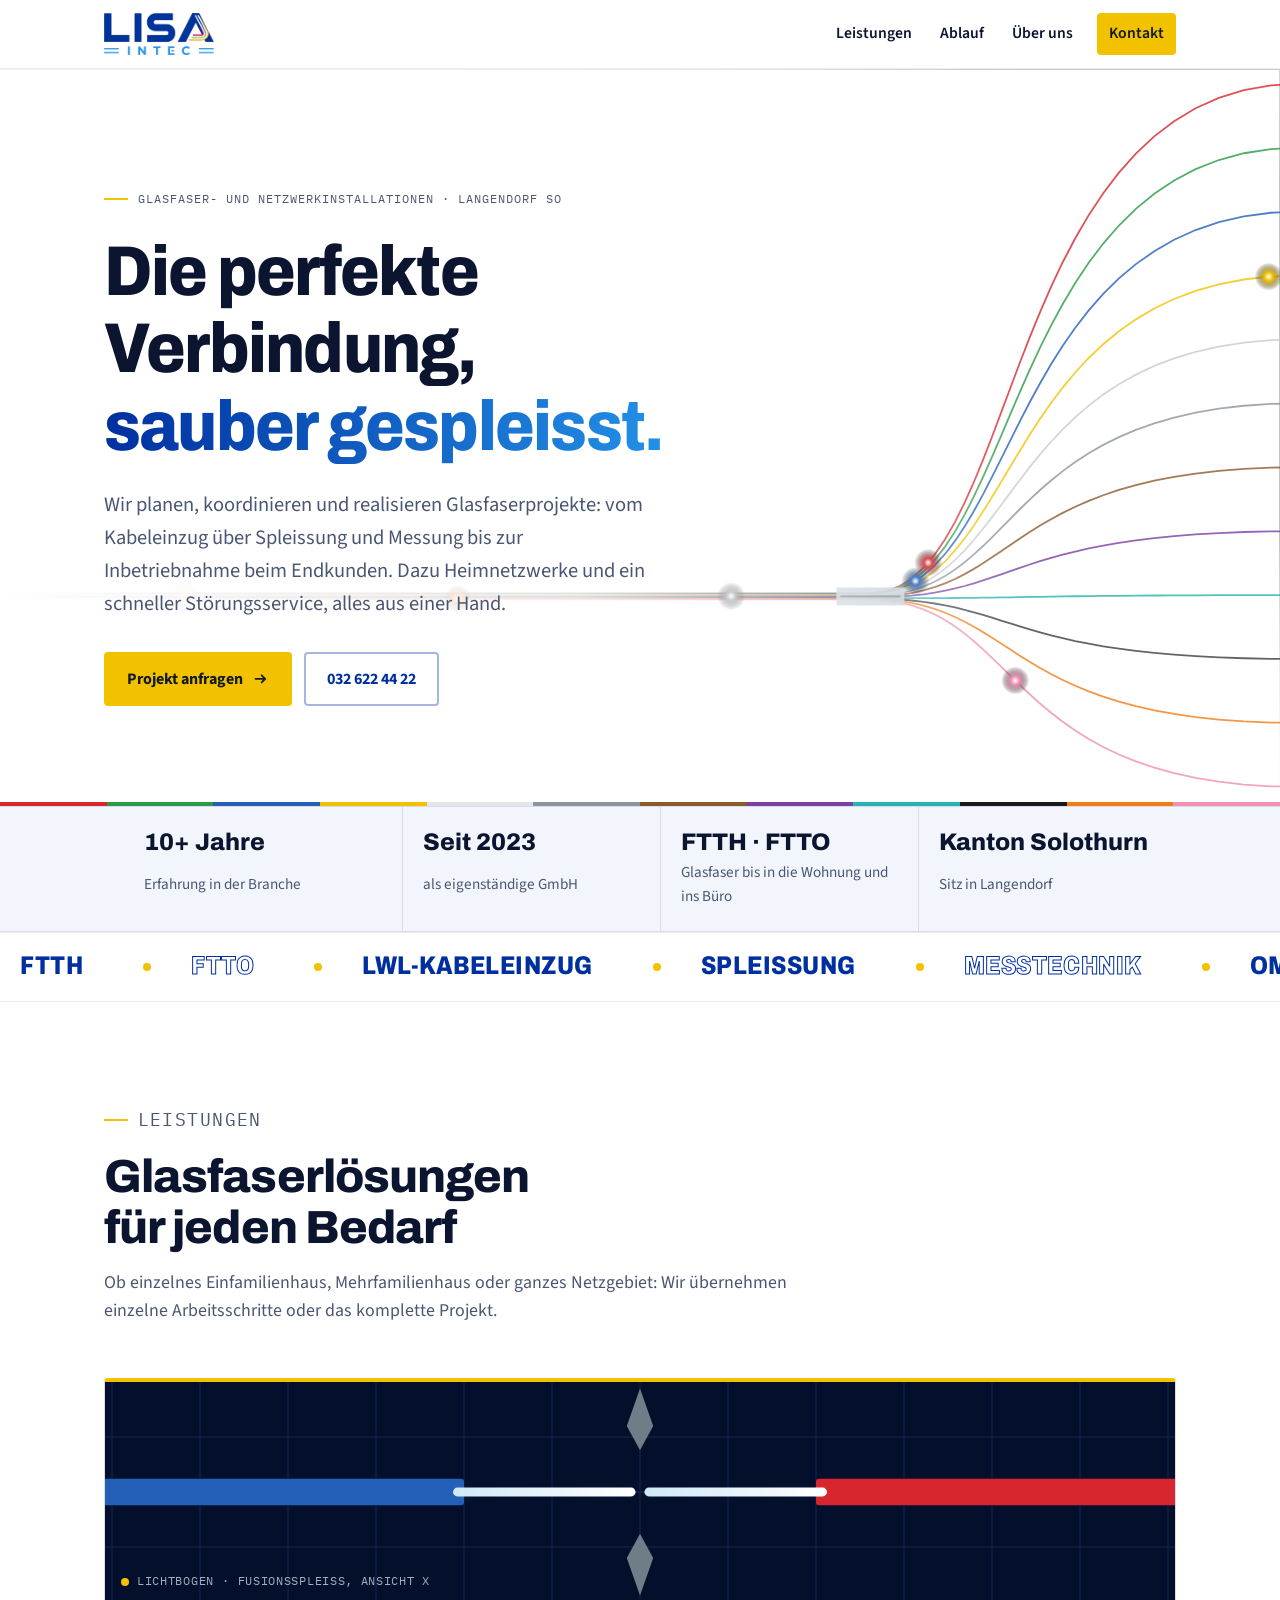
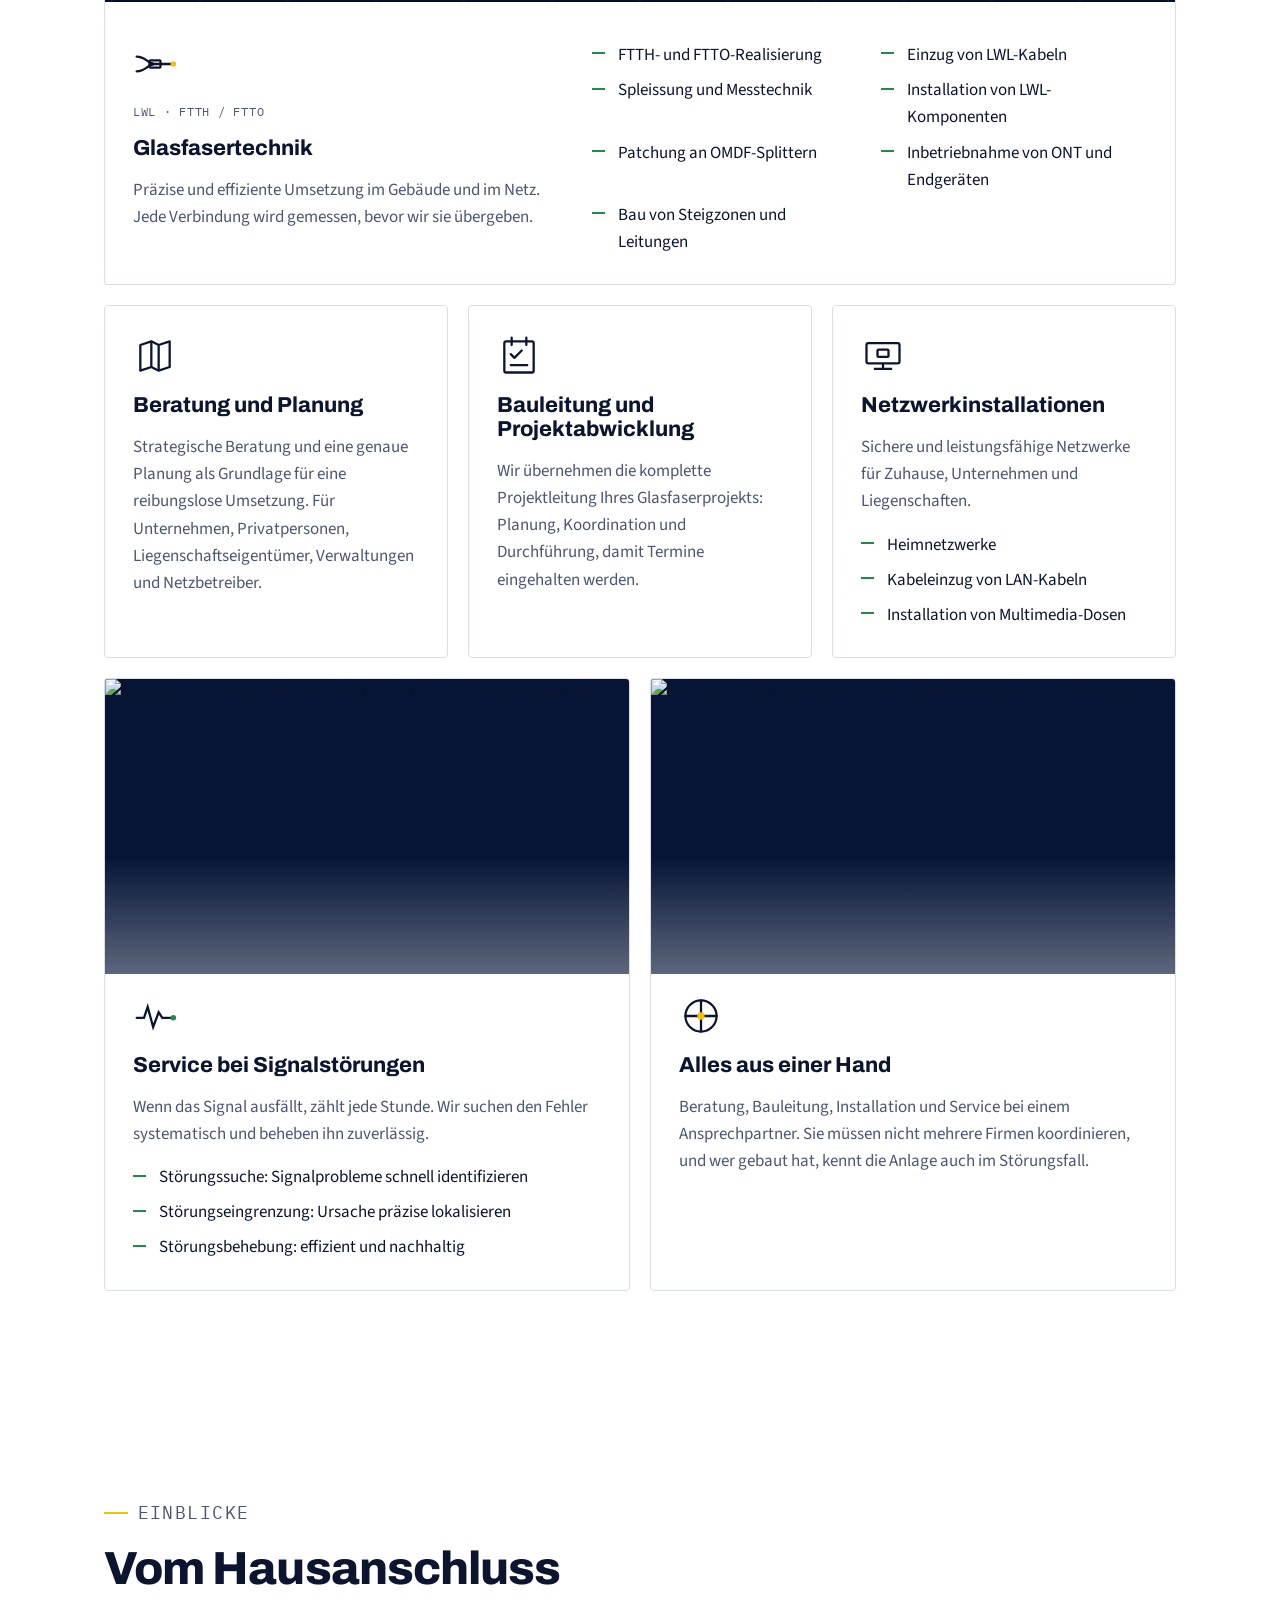
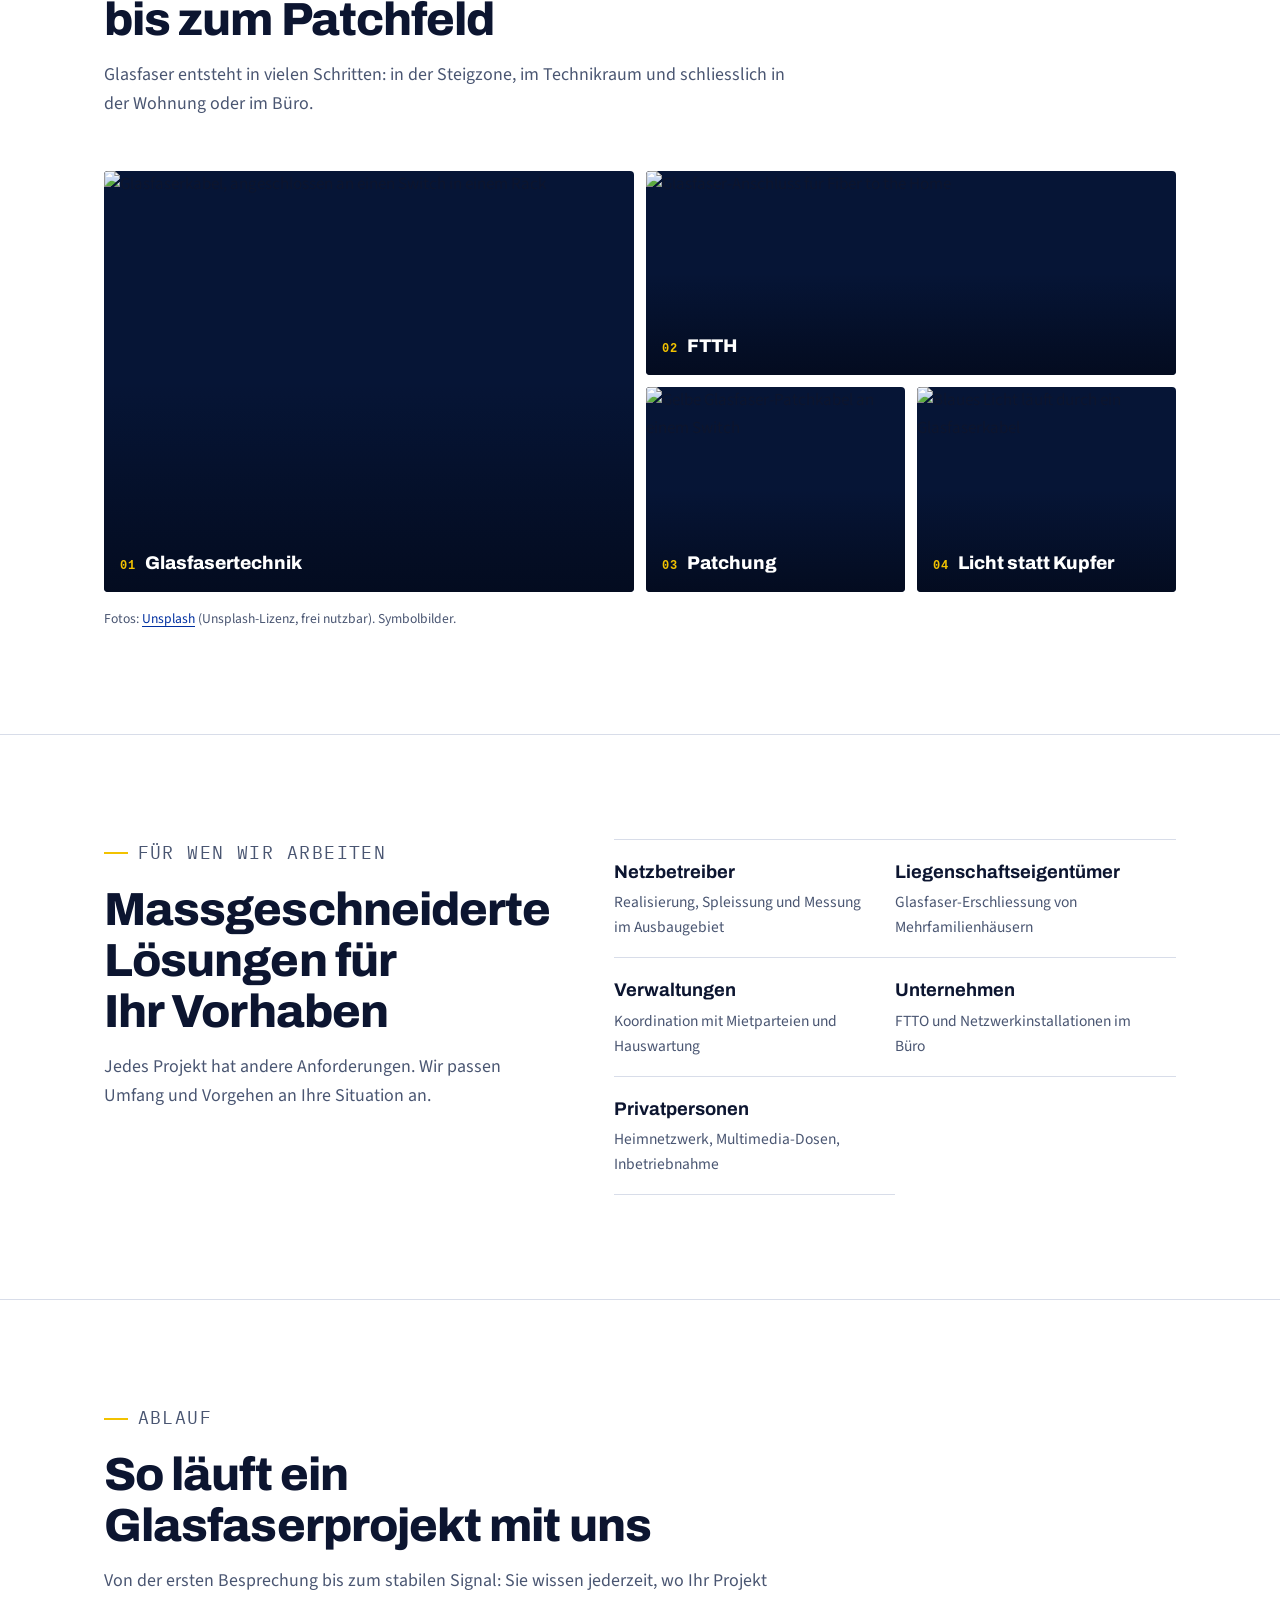
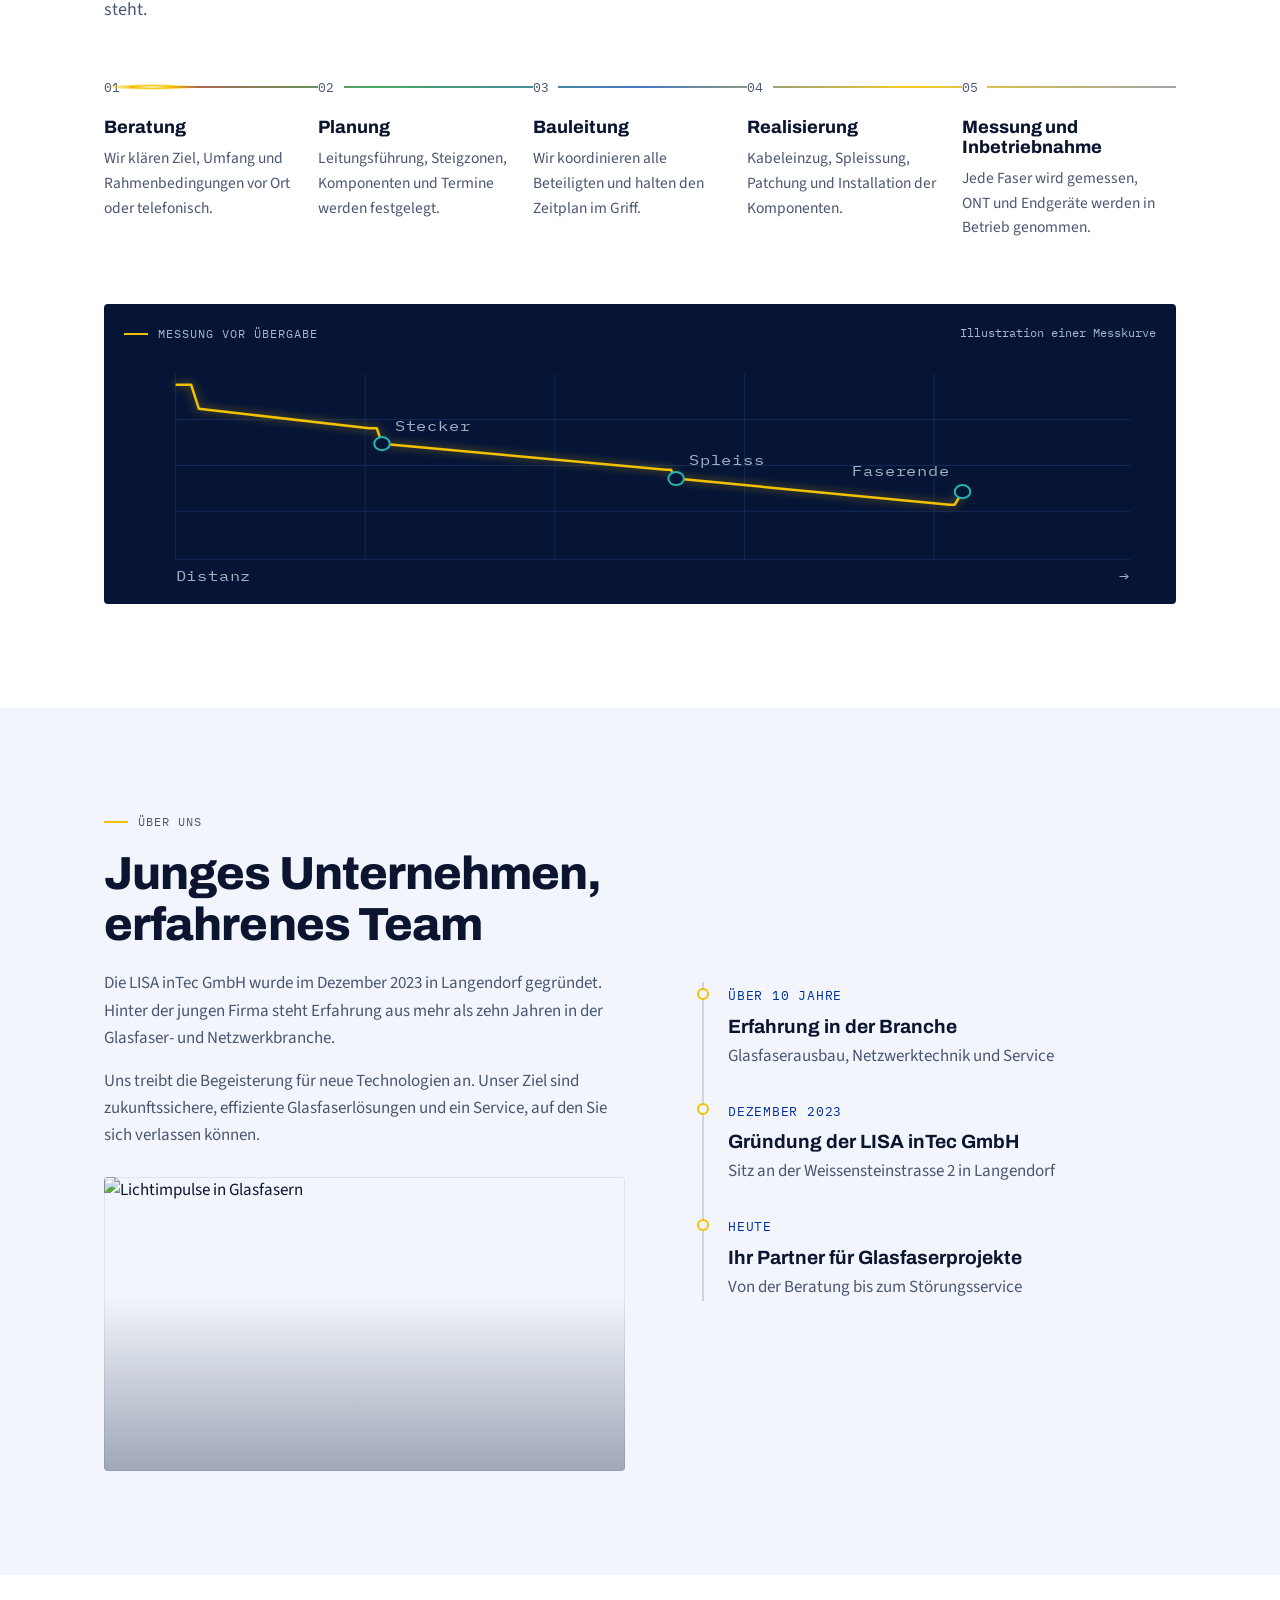
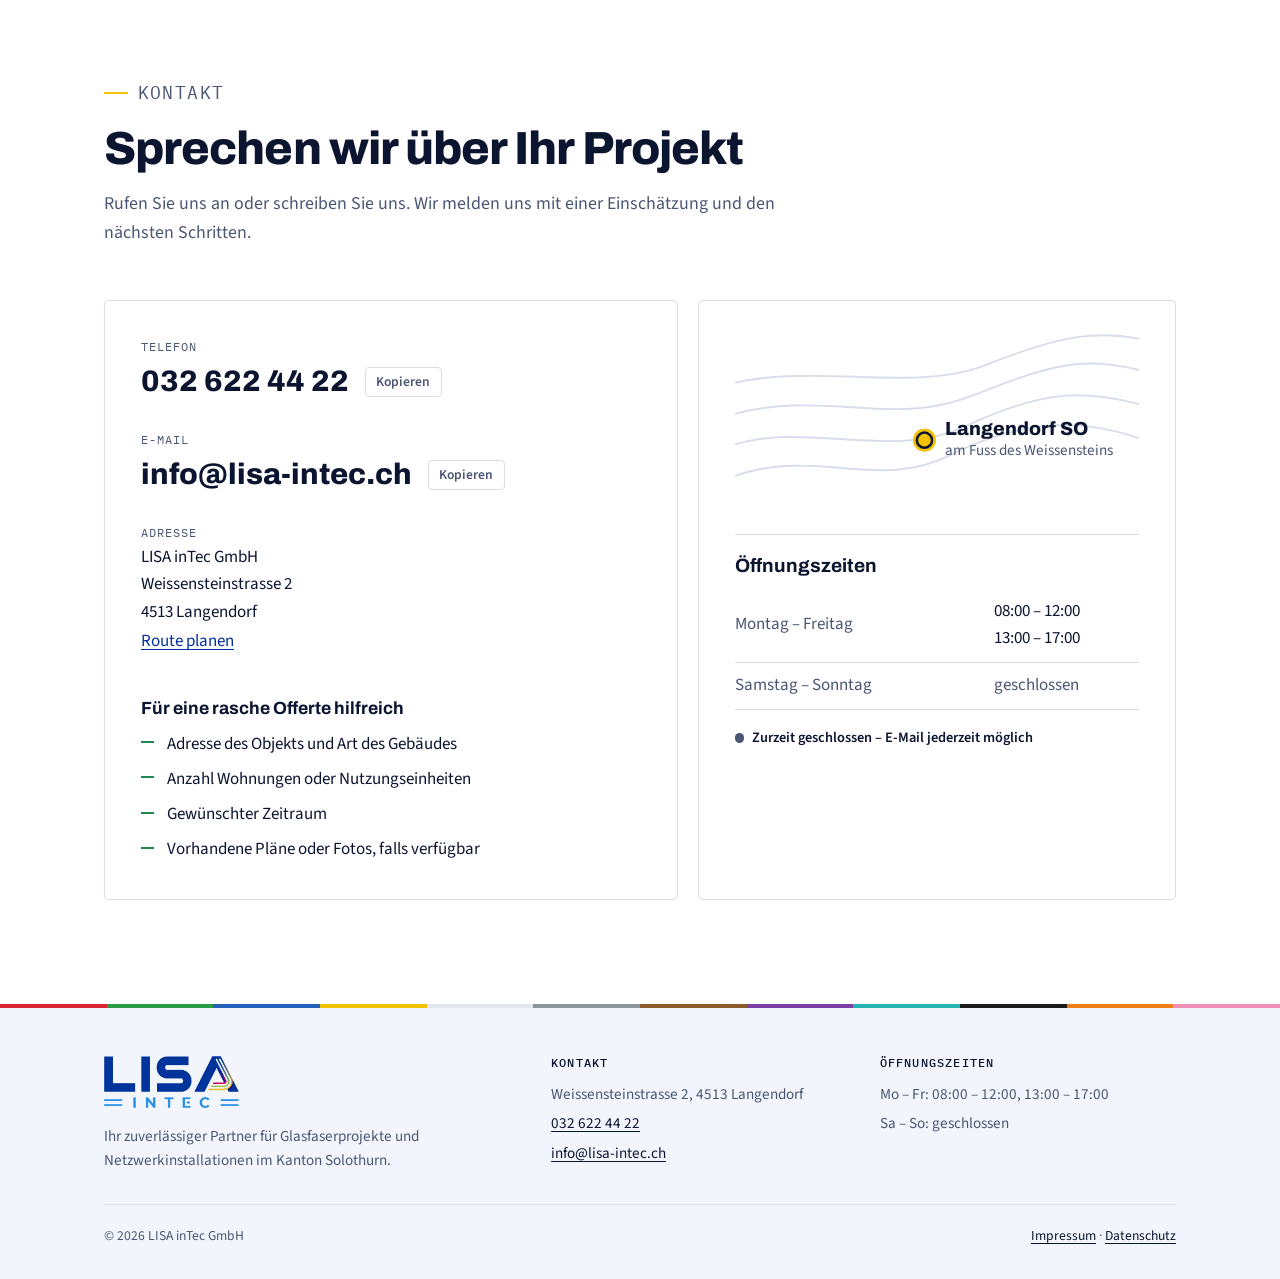
==== commit 202ff041: "Weisser Hintergrund und nur Glasfaser-Fotos Heller Look: Kopfzeile, Hero, Über uns und Fusszeile hel" ====
--- a/index.html
+++ b/index.html
@@ -6,7 +6,7 @@
 <title>LISA inTec GmbH | Glasfaser- und Netzwerkinstallationen, Langendorf SO</title>
 <meta name="description" content="LISA inTec GmbH in Langendorf (SO): Beratung, Bauleitung und Realisierung von Glasfaserprojekten (FTTH/FTTO), LWL-Spleissung und Messtechnik, Netzwerkinstallationen und Störungsservice.">
 <link rel="canonical" href="https://www.lisa-intec.ch/">
-<meta name="theme-color" content="#061536">
+<meta name="theme-color" content="#ffffff">
 <meta property="og:type" content="website">
 <meta property="og:locale" content="de_CH">
 <meta property="og:site_name" content="LISA inTec GmbH">
@@ -54,7 +54,7 @@
 <header class="site-header">
   <div class="wrap">
     <a class="brand" href="#top" aria-label="LISA inTec GmbH, zur Startseite">
-      <img class="brand-logo" src="assets/logo-hell.png" alt="LISA inTec GmbH" width="500" height="189">
+      <img class="brand-logo" src="assets/logo.png" alt="LISA inTec GmbH" width="500" height="189">
     </a>
     <button class="menu-btn" type="button" aria-expanded="false" aria-controls="nav">Menü</button>
     <nav class="nav" id="nav" aria-label="Hauptnavigation">
@@ -157,21 +157,18 @@
         </article>
 
         <article class="service">
-          <div class="media"><img src="https://images.unsplash.com/photo-1652303518379-c0ef1c9fb2b1?auto=format&amp;fit=crop&amp;w=1600&amp;q=70" srcset="https://images.unsplash.com/photo-1652303518379-c0ef1c9fb2b1?auto=format&amp;fit=crop&amp;w=480&amp;q=70 480w, https://images.unsplash.com/photo-1652303518379-c0ef1c9fb2b1?auto=format&amp;fit=crop&amp;w=800&amp;q=70 800w, https://images.unsplash.com/photo-1652303518379-c0ef1c9fb2b1?auto=format&amp;fit=crop&amp;w=1200&amp;q=70 1200w, https://images.unsplash.com/photo-1652303518379-c0ef1c9fb2b1?auto=format&amp;fit=crop&amp;w=1600&amp;q=70 1600w, https://images.unsplash.com/photo-1652303518379-c0ef1c9fb2b1?auto=format&amp;fit=crop&amp;w=2000&amp;q=70 2000w" sizes="(max-width: 40rem) 100vw, (max-width: 60rem) 50vw, 33vw" alt="Fachleute in Warnwesten besprechen sich vor einem Baufahrzeug" width="800" height="450" loading="lazy" decoding="async"></div>
           <svg class="service-icon" viewBox="0 0 48 48" aria-hidden="true"><g fill="none" stroke="currentColor" stroke-width="2.5" stroke-linejoin="round"><path d="M8 40V12l12-4 8 4 12-4v28l-12 4-8-4z"/><path d="M20 8v28M28 12v28"/></g></svg>
           <h3>Beratung und Planung</h3>
           <p>Strategische Beratung und eine genaue Planung als Grundlage für eine reibungslose Umsetzung. Für Unternehmen, Privatpersonen, Liegenschaftseigentümer, Verwaltungen und Netzbetreiber.</p>
         </article>
 
         <article class="service">
-          <div class="media"><img src="https://images.unsplash.com/photo-1667207591431-0366faabde1a?auto=format&amp;fit=crop&amp;w=1600&amp;q=70" srcset="https://images.unsplash.com/photo-1667207591431-0366faabde1a?auto=format&amp;fit=crop&amp;w=480&amp;q=70 480w, https://images.unsplash.com/photo-1667207591431-0366faabde1a?auto=format&amp;fit=crop&amp;w=800&amp;q=70 800w, https://images.unsplash.com/photo-1667207591431-0366faabde1a?auto=format&amp;fit=crop&amp;w=1200&amp;q=70 1200w, https://images.unsplash.com/photo-1667207591431-0366faabde1a?auto=format&amp;fit=crop&amp;w=1600&amp;q=70 1600w, https://images.unsplash.com/photo-1667207591431-0366faabde1a?auto=format&amp;fit=crop&amp;w=2000&amp;q=70 2000w" sizes="(max-width: 40rem) 100vw, (max-width: 60rem) 50vw, 33vw" alt="Arbeiter mit Schutzhelmen auf einer Baustelle" width="800" height="450" loading="lazy" decoding="async"></div>
           <svg class="service-icon" viewBox="0 0 48 48" aria-hidden="true"><g fill="none" stroke="currentColor" stroke-width="2.5" stroke-linecap="round" stroke-linejoin="round"><rect x="8" y="8" width="32" height="34" rx="2"/><path d="M16 4v8M32 4v8M15 22l4 4 8-8M15 34h18"/></g></svg>
           <h3>Bauleitung und Projektabwicklung</h3>
           <p>Wir übernehmen die komplette Projektleitung Ihres Glasfaserprojekts: Planung, Koordination und Durchführung, damit Termine eingehalten werden.</p>
         </article>
 
         <article class="service">
-          <div class="media"><img src="https://images.unsplash.com/photo-1635335874521-7987db781153?auto=format&amp;fit=crop&amp;w=1600&amp;q=70" srcset="https://images.unsplash.com/photo-1635335874521-7987db781153?auto=format&amp;fit=crop&amp;w=480&amp;q=70 480w, https://images.unsplash.com/photo-1635335874521-7987db781153?auto=format&amp;fit=crop&amp;w=800&amp;q=70 800w, https://images.unsplash.com/photo-1635335874521-7987db781153?auto=format&amp;fit=crop&amp;w=1200&amp;q=70 1200w, https://images.unsplash.com/photo-1635335874521-7987db781153?auto=format&amp;fit=crop&amp;w=1600&amp;q=70 1600w, https://images.unsplash.com/photo-1635335874521-7987db781153?auto=format&amp;fit=crop&amp;w=2000&amp;q=70 2000w" sizes="(max-width: 40rem) 100vw, (max-width: 60rem) 50vw, 33vw" alt="Viele Kabel, eingesteckt in einen Verteilerkasten" width="800" height="450" loading="lazy" decoding="async"></div>
           <svg class="service-icon" viewBox="0 0 48 48" aria-hidden="true"><g fill="none" stroke="currentColor" stroke-width="2.5" stroke-linejoin="round"><rect x="6" y="10" width="36" height="22" rx="2"/><path d="M14 38h20M24 32v6"/><rect x="18" y="17" width="12" height="8" rx="1"/></g></svg>
           <h3>Netzwerkinstallationen</h3>
           <p>Sichere und leistungsfähige Netzwerke für Zuhause, Unternehmen und Liegenschaften.</p>
@@ -183,7 +180,7 @@
         </article>
 
         <article class="service wide">
-          <div class="media"><img src="https://images.unsplash.com/photo-1758101755915-462eddc23f57?auto=format&amp;fit=crop&amp;w=1600&amp;q=70" srcset="https://images.unsplash.com/photo-1758101755915-462eddc23f57?auto=format&amp;fit=crop&amp;w=480&amp;q=70 480w, https://images.unsplash.com/photo-1758101755915-462eddc23f57?auto=format&amp;fit=crop&amp;w=800&amp;q=70 800w, https://images.unsplash.com/photo-1758101755915-462eddc23f57?auto=format&amp;fit=crop&amp;w=1200&amp;q=70 1200w, https://images.unsplash.com/photo-1758101755915-462eddc23f57?auto=format&amp;fit=crop&amp;w=1600&amp;q=70 1600w, https://images.unsplash.com/photo-1758101755915-462eddc23f57?auto=format&amp;fit=crop&amp;w=2000&amp;q=70 2000w" sizes="(max-width: 40rem) 100vw, (max-width: 60rem) 50vw, 33vw" alt="Fachmann prüft eine Verteilung mit einem Messgerät" width="800" height="450" loading="lazy" decoding="async"></div>
+          <div class="media"><img src="https://images.unsplash.com/photo-1528845922818-cc5462be9a63?auto=format&amp;fit=crop&amp;w=1600&amp;q=70" srcset="https://images.unsplash.com/photo-1528845922818-cc5462be9a63?auto=format&amp;fit=crop&amp;w=480&amp;q=70 480w, https://images.unsplash.com/photo-1528845922818-cc5462be9a63?auto=format&amp;fit=crop&amp;w=800&amp;q=70 800w, https://images.unsplash.com/photo-1528845922818-cc5462be9a63?auto=format&amp;fit=crop&amp;w=1200&amp;q=70 1200w, https://images.unsplash.com/photo-1528845922818-cc5462be9a63?auto=format&amp;fit=crop&amp;w=1600&amp;q=70 1600w, https://images.unsplash.com/photo-1528845922818-cc5462be9a63?auto=format&amp;fit=crop&amp;w=2000&amp;q=70 2000w" sizes="(max-width: 40rem) 100vw, (max-width: 60rem) 50vw, 33vw" alt="Messgerät an einem Netzwerk-Switch prüft die Übertragungsqualität" width="800" height="450" loading="lazy" decoding="async"></div>
           <svg class="service-icon" viewBox="0 0 48 48" aria-hidden="true"><g fill="none" stroke="currentColor" stroke-width="2.5" stroke-linecap="round"><path d="M4 26h8l4-12 6 22 6-16 4 6h12"/></g><circle cx="44" cy="26" r="3" fill="#1f8a4c"/></svg>
           <h3>Service bei Signalstörungen</h3>
           <p>Wenn das Signal ausfällt, zählt jede Stunde. Wir suchen den Fehler systematisch und beheben ihn zuverlässig.</p>
@@ -195,7 +192,7 @@
         </article>
 
         <article class="service wide">
-          <div class="media"><img src="https://images.unsplash.com/photo-1621905251918-48416bd8575a?auto=format&amp;fit=crop&amp;w=1600&amp;q=70" srcset="https://images.unsplash.com/photo-1621905251918-48416bd8575a?auto=format&amp;fit=crop&amp;w=480&amp;q=70 480w, https://images.unsplash.com/photo-1621905251918-48416bd8575a?auto=format&amp;fit=crop&amp;w=800&amp;q=70 800w, https://images.unsplash.com/photo-1621905251918-48416bd8575a?auto=format&amp;fit=crop&amp;w=1200&amp;q=70 1200w, https://images.unsplash.com/photo-1621905251918-48416bd8575a?auto=format&amp;fit=crop&amp;w=1600&amp;q=70 1600w, https://images.unsplash.com/photo-1621905251918-48416bd8575a?auto=format&amp;fit=crop&amp;w=2000&amp;q=70 2000w" sizes="(max-width: 40rem) 100vw, (max-width: 60rem) 50vw, 33vw" alt="Techniker mit gelbem Schutzhelm bei der Arbeit" width="800" height="450" loading="lazy" decoding="async"></div>
+          <div class="media"><img src="https://images.unsplash.com/photo-1594915854088-2128db6a8db5?auto=format&amp;fit=crop&amp;w=1600&amp;q=70" srcset="https://images.unsplash.com/photo-1594915854088-2128db6a8db5?auto=format&amp;fit=crop&amp;w=480&amp;q=70 480w, https://images.unsplash.com/photo-1594915854088-2128db6a8db5?auto=format&amp;fit=crop&amp;w=800&amp;q=70 800w, https://images.unsplash.com/photo-1594915854088-2128db6a8db5?auto=format&amp;fit=crop&amp;w=1200&amp;q=70 1200w, https://images.unsplash.com/photo-1594915854088-2128db6a8db5?auto=format&amp;fit=crop&amp;w=1600&amp;q=70 1600w, https://images.unsplash.com/photo-1594915854088-2128db6a8db5?auto=format&amp;fit=crop&amp;w=2000&amp;q=70 2000w" sizes="(max-width: 40rem) 100vw, (max-width: 60rem) 50vw, 33vw" alt="Glasfaser-Übertragungstechnik mit gelben und grünen Patchkabeln" width="800" height="450" loading="lazy" decoding="async"></div>
           <svg class="service-icon" viewBox="0 0 48 48" aria-hidden="true"><g fill="none" stroke="currentColor" stroke-width="2.5" stroke-linecap="round" stroke-linejoin="round"><circle cx="24" cy="24" r="17"/><path d="M24 7v34M7 24h34"/></g><circle cx="24" cy="24" r="4" fill="#f2c200"/></svg>
           <h3>Alles aus einer Hand</h3>
           <p>Beratung, Bauleitung, Installation und Service bei einem Ansprechpartner. Sie müssen nicht mehrere Firmen koordinieren, und wer gebaut hat, kennt die Anlage auch im Störungsfall.</p>
@@ -208,37 +205,32 @@
     <div class="wrap">
       <div class="section-head">
         <p class="eyebrow">Einblicke</p>
-        <h2 id="einblicke-title">Vom Graben bis zum Patchfeld</h2>
-        <p>Glasfaser entsteht in vielen Schritten: im Boden, in der Steigzone, im Technikraum und schliesslich in der Wohnung oder im Büro.</p>
+        <h2 id="einblicke-title">Vom Hausanschluss bis zum Patchfeld</h2>
+        <p>Glasfaser entsteht in vielen Schritten: in der Steigzone, im Technikraum und schliesslich in der Wohnung oder im Büro.</p>
       </div>
       <div class="mosaic reveal">
         <figure class="tile t1">
-          <img src="https://images.unsplash.com/photo-1594915440248-1e419eba6611?auto=format&amp;fit=crop&amp;w=1200&amp;q=70" srcset="https://images.unsplash.com/photo-1594915440248-1e419eba6611?auto=format&amp;fit=crop&amp;w=480&amp;q=70 480w, https://images.unsplash.com/photo-1594915440248-1e419eba6611?auto=format&amp;fit=crop&amp;w=800&amp;q=70 800w, https://images.unsplash.com/photo-1594915440248-1e419eba6611?auto=format&amp;fit=crop&amp;w=1200&amp;q=70 1200w, https://images.unsplash.com/photo-1594915440248-1e419eba6611?auto=format&amp;fit=crop&amp;w=1600&amp;q=70 1600w" sizes="(max-width: 52rem) 100vw, 50vw" alt="Glasfaserkabel, angeschlossen an einen Netzwerk-Switch in einem Rack" width="1200" height="800" loading="lazy" decoding="async">
+          <img src="https://images.unsplash.com/photo-1594915440248-1e419eba6611?auto=format&amp;fit=crop&amp;w=1200&amp;q=70" srcset="https://images.unsplash.com/photo-1594915440248-1e419eba6611?auto=format&amp;fit=crop&amp;w=480&amp;q=70 480w, https://images.unsplash.com/photo-1594915440248-1e419eba6611?auto=format&amp;fit=crop&amp;w=800&amp;q=70 800w, https://images.unsplash.com/photo-1594915440248-1e419eba6611?auto=format&amp;fit=crop&amp;w=1200&amp;q=70 1200w, https://images.unsplash.com/photo-1594915440248-1e419eba6611?auto=format&amp;fit=crop&amp;w=1600&amp;q=70 1600w" sizes="(max-width: 52rem) 100vw, 50vw" alt="Glasfaserkabel, angeschlossen an einen Switch in einem Rack" width="1200" height="800" loading="lazy" decoding="async">
           <figcaption><span class="tag">01</span> Glasfasertechnik</figcaption>
         </figure>
         <figure class="tile t2">
-          <img src="https://images.unsplash.com/photo-1603814929877-d5d927322656?auto=format&amp;fit=crop&amp;w=1200&amp;q=70" srcset="https://images.unsplash.com/photo-1603814929877-d5d927322656?auto=format&amp;fit=crop&amp;w=480&amp;q=70 480w, https://images.unsplash.com/photo-1603814929877-d5d927322656?auto=format&amp;fit=crop&amp;w=800&amp;q=70 800w, https://images.unsplash.com/photo-1603814929877-d5d927322656?auto=format&amp;fit=crop&amp;w=1200&amp;q=70 1200w, https://images.unsplash.com/photo-1603814929877-d5d927322656?auto=format&amp;fit=crop&amp;w=1600&amp;q=70 1600w" sizes="(max-width: 52rem) 100vw, 33vw" alt="Bagger auf einer Baustelle mit aufgegrabenem Erdreich" width="1200" height="800" loading="lazy" decoding="async">
-          <figcaption><span class="tag">02</span> Leitungsbau</figcaption>
+          <img src="https://images.unsplash.com/photo-1702822903693-0a18874d881e?auto=format&amp;fit=crop&amp;w=1200&amp;q=70" srcset="https://images.unsplash.com/photo-1702822903693-0a18874d881e?auto=format&amp;fit=crop&amp;w=480&amp;q=70 480w, https://images.unsplash.com/photo-1702822903693-0a18874d881e?auto=format&amp;fit=crop&amp;w=800&amp;q=70 800w, https://images.unsplash.com/photo-1702822903693-0a18874d881e?auto=format&amp;fit=crop&amp;w=1200&amp;q=70 1200w, https://images.unsplash.com/photo-1702822903693-0a18874d881e?auto=format&amp;fit=crop&amp;w=1600&amp;q=70 1600w" sizes="(max-width: 52rem) 100vw, 50vw" alt="Glasfaser-Anschluss für Fiber to the Home" width="1200" height="800" loading="lazy" decoding="async">
+          <figcaption><span class="tag">02</span> FTTH</figcaption>
         </figure>
         <figure class="tile t3">
-          <img src="https://images.unsplash.com/photo-1621905251189-08b45d6a269e?auto=format&amp;fit=crop&amp;w=1200&amp;q=70" srcset="https://images.unsplash.com/photo-1621905251189-08b45d6a269e?auto=format&amp;fit=crop&amp;w=480&amp;q=70 480w, https://images.unsplash.com/photo-1621905251189-08b45d6a269e?auto=format&amp;fit=crop&amp;w=800&amp;q=70 800w, https://images.unsplash.com/photo-1621905251189-08b45d6a269e?auto=format&amp;fit=crop&amp;w=1200&amp;q=70 1200w, https://images.unsplash.com/photo-1621905251189-08b45d6a269e?auto=format&amp;fit=crop&amp;w=1600&amp;q=70 1600w" sizes="(max-width: 52rem) 100vw, 33vw" alt="Installateur mit gelbem Helm verlegt Leitungen" width="1200" height="800" loading="lazy" decoding="async">
-          <figcaption><span class="tag">03</span> Installation</figcaption>
+          <img src="https://images.unsplash.com/photo-1624965439943-09e0238644e2?auto=format&amp;fit=crop&amp;w=1200&amp;q=70" srcset="https://images.unsplash.com/photo-1624965439943-09e0238644e2?auto=format&amp;fit=crop&amp;w=480&amp;q=70 480w, https://images.unsplash.com/photo-1624965439943-09e0238644e2?auto=format&amp;fit=crop&amp;w=800&amp;q=70 800w, https://images.unsplash.com/photo-1624965439943-09e0238644e2?auto=format&amp;fit=crop&amp;w=1200&amp;q=70 1200w, https://images.unsplash.com/photo-1624965439943-09e0238644e2?auto=format&amp;fit=crop&amp;w=1600&amp;q=70 1600w" sizes="(max-width: 52rem) 50vw, 25vw" alt="Gelbe Glasfaser-Patchkabel an einem Switch" width="1200" height="800" loading="lazy" decoding="async">
+          <figcaption><span class="tag">03</span> Patchung</figcaption>
         </figure>
         <figure class="tile t4">
-          <img src="https://images.unsplash.com/photo-1702822903693-0a18874d881e?auto=format&amp;fit=crop&amp;w=1200&amp;q=70" srcset="https://images.unsplash.com/photo-1702822903693-0a18874d881e?auto=format&amp;fit=crop&amp;w=480&amp;q=70 480w, https://images.unsplash.com/photo-1702822903693-0a18874d881e?auto=format&amp;fit=crop&amp;w=800&amp;q=70 800w, https://images.unsplash.com/photo-1702822903693-0a18874d881e?auto=format&amp;fit=crop&amp;w=1200&amp;q=70 1200w, https://images.unsplash.com/photo-1702822903693-0a18874d881e?auto=format&amp;fit=crop&amp;w=1600&amp;q=70 1600w" sizes="(max-width: 52rem) 100vw, 33vw" alt="Gelbe und grüne Kabel, gebündelt" width="1200" height="800" loading="lazy" decoding="async">
-          <figcaption><span class="tag">04</span> Kabelzug</figcaption>
-        </figure>
-        <figure class="tile t5">
-          <img src="https://images.unsplash.com/photo-1531668383211-64743e924c66?auto=format&amp;fit=crop&amp;w=1200&amp;q=70" srcset="https://images.unsplash.com/photo-1531668383211-64743e924c66?auto=format&amp;fit=crop&amp;w=480&amp;q=70 480w, https://images.unsplash.com/photo-1531668383211-64743e924c66?auto=format&amp;fit=crop&amp;w=800&amp;q=70 800w, https://images.unsplash.com/photo-1531668383211-64743e924c66?auto=format&amp;fit=crop&amp;w=1200&amp;q=70 1200w, https://images.unsplash.com/photo-1531668383211-64743e924c66?auto=format&amp;fit=crop&amp;w=1600&amp;q=70 1600w" sizes="(max-width: 52rem) 100vw, 33vw" alt="Blaues Netzwerkkabel steckt in einem Router" width="1200" height="800" loading="lazy" decoding="async">
-          <figcaption><span class="tag">05</span> Netzwerk</figcaption>
+          <img src="https://images.unsplash.com/photo-1606814540563-5c02d62fd409?auto=format&amp;fit=crop&amp;w=1200&amp;q=70" srcset="https://images.unsplash.com/photo-1606814540563-5c02d62fd409?auto=format&amp;fit=crop&amp;w=480&amp;q=70 480w, https://images.unsplash.com/photo-1606814540563-5c02d62fd409?auto=format&amp;fit=crop&amp;w=800&amp;q=70 800w, https://images.unsplash.com/photo-1606814540563-5c02d62fd409?auto=format&amp;fit=crop&amp;w=1200&amp;q=70 1200w, https://images.unsplash.com/photo-1606814540563-5c02d62fd409?auto=format&amp;fit=crop&amp;w=1600&amp;q=70 1600w" sizes="(max-width: 52rem) 50vw, 25vw" alt="Blaues Licht läuft durch ein Glasfaserkabel" width="1200" height="800" loading="lazy" decoding="async">
+          <figcaption><span class="tag">04</span> Licht statt Kupfer</figcaption>
         </figure>
       </div>
       <p class="credit">Fotos: <a href="https://unsplash.com/" target="_blank" rel="noopener">Unsplash</a> (Unsplash-Lizenz, frei nutzbar). Symbolbilder.</p>
     </div>
   </section>
 
-  <section class="section audience has-bg" aria-labelledby="kunden-title">
-    <div class="section-bg" aria-hidden="true"><img src="https://images.unsplash.com/photo-1603814929877-d5d927322656?auto=format&amp;fit=crop&amp;w=1600&amp;q=70" srcset="https://images.unsplash.com/photo-1603814929877-d5d927322656?auto=format&amp;fit=crop&amp;w=480&amp;q=70 480w, https://images.unsplash.com/photo-1603814929877-d5d927322656?auto=format&amp;fit=crop&amp;w=800&amp;q=70 800w, https://images.unsplash.com/photo-1603814929877-d5d927322656?auto=format&amp;fit=crop&amp;w=1200&amp;q=70 1200w, https://images.unsplash.com/photo-1603814929877-d5d927322656?auto=format&amp;fit=crop&amp;w=1600&amp;q=70 1600w, https://images.unsplash.com/photo-1603814929877-d5d927322656?auto=format&amp;fit=crop&amp;w=2000&amp;q=70 2000w" sizes="100vw" alt="" width="1200" height="800" loading="lazy" decoding="async" aria-hidden="true"></div>
+  <section class="section audience" aria-labelledby="kunden-title">
     <div class="wrap audience-grid">
       <div class="section-head" style="margin-bottom:0">
         <p class="eyebrow">Für wen wir arbeiten</p>
@@ -297,7 +289,7 @@
         <p>Die LISA inTec GmbH wurde im Dezember 2023 in Langendorf gegründet. Hinter der jungen Firma steht Erfahrung aus mehr als zehn Jahren in der Glasfaser- und Netzwerkbranche.</p>
         <p>Uns treibt die Begeisterung für neue Technologien an. Unser Ziel sind zukunftssichere, effiziente Glasfaserlösungen und ein Service, auf den Sie sich verlassen können.</p>
         <figure class="about-photo">
-          <img src="https://images.unsplash.com/photo-1529792083865-d23889753466?auto=format&amp;fit=crop&amp;w=1200&amp;q=70" srcset="https://images.unsplash.com/photo-1529792083865-d23889753466?auto=format&amp;fit=crop&amp;w=480&amp;q=70 480w, https://images.unsplash.com/photo-1529792083865-d23889753466?auto=format&amp;fit=crop&amp;w=800&amp;q=70 800w, https://images.unsplash.com/photo-1529792083865-d23889753466?auto=format&amp;fit=crop&amp;w=1200&amp;q=70 1200w, https://images.unsplash.com/photo-1529792083865-d23889753466?auto=format&amp;fit=crop&amp;w=1600&amp;q=70 1600w" sizes="(max-width: 52rem) 100vw, 45vw" alt="Bauarbeiter auf einer Strassenbaustelle" width="1200" height="800" loading="lazy" decoding="async">
+          <img src="https://images.unsplash.com/photo-1597733336794-12d05021d510?auto=format&amp;fit=crop&amp;w=1200&amp;q=70" srcset="https://images.unsplash.com/photo-1597733336794-12d05021d510?auto=format&amp;fit=crop&amp;w=480&amp;q=70 480w, https://images.unsplash.com/photo-1597733336794-12d05021d510?auto=format&amp;fit=crop&amp;w=800&amp;q=70 800w, https://images.unsplash.com/photo-1597733336794-12d05021d510?auto=format&amp;fit=crop&amp;w=1200&amp;q=70 1200w, https://images.unsplash.com/photo-1597733336794-12d05021d510?auto=format&amp;fit=crop&amp;w=1600&amp;q=70 1600w" sizes="(max-width: 52rem) 100vw, 45vw" alt="Lichtimpulse in Glasfasern" width="1200" height="800" loading="lazy" decoding="async">
         </figure>
       </div>
       <ol class="reveal timeline" aria-label="Unternehmensgeschichte">
@@ -308,8 +300,7 @@
     </div>
   </section>
 
-  <section class="section has-bg" id="kontakt" aria-labelledby="kontakt-title">
-    <div class="section-bg" aria-hidden="true"><img src="https://images.unsplash.com/photo-1594915440248-1e419eba6611?auto=format&amp;fit=crop&amp;w=1600&amp;q=70" srcset="https://images.unsplash.com/photo-1594915440248-1e419eba6611?auto=format&amp;fit=crop&amp;w=480&amp;q=70 480w, https://images.unsplash.com/photo-1594915440248-1e419eba6611?auto=format&amp;fit=crop&amp;w=800&amp;q=70 800w, https://images.unsplash.com/photo-1594915440248-1e419eba6611?auto=format&amp;fit=crop&amp;w=1200&amp;q=70 1200w, https://images.unsplash.com/photo-1594915440248-1e419eba6611?auto=format&amp;fit=crop&amp;w=1600&amp;q=70 1600w, https://images.unsplash.com/photo-1594915440248-1e419eba6611?auto=format&amp;fit=crop&amp;w=2000&amp;q=70 2000w" sizes="100vw" alt="" width="1200" height="800" loading="lazy" decoding="async" aria-hidden="true"></div>
+  <section class="section" id="kontakt" aria-labelledby="kontakt-title">
     <div class="wrap">
       <div class="section-head">
         <p class="eyebrow">Kontakt</p>
@@ -376,7 +367,7 @@
   <div class="wrap">
     <div>
       <a class="brand" href="#top" aria-label="LISA inTec GmbH, nach oben">
-        <img class="brand-logo" src="assets/logo-hell.png" alt="LISA inTec GmbH" width="500" height="189">
+        <img class="brand-logo" src="assets/logo.png" alt="LISA inTec GmbH" width="500" height="189">
       </a>
       <p>Ihr zuverlässiger Partner für Glasfaserprojekte und Netzwerkinstallationen im Kanton Solothurn.</p>
     </div>
--- a/assets/styles.css
+++ b/assets/styles.css
@@ -1,7 +1,7 @@
 /* LISA inTec – Layout: dunkler Hero mit Faser-Animation, danach helle, ruhige Raster-Abschnitte.
    Signatur: der 12-Farben-Faserkode (IEC 60304) als Leitelement. */
 :root {
-  --bg: #f5f7fb;
+  --bg: #ffffff;
   --surface: #ffffff;
   --ink: #0c1530;
   --muted: #4a5672;
@@ -10,9 +10,11 @@
   --accent-ink: #121a22;      /* Text auf Gelb */
   --link: #0030a0;             /* Logo-Dunkelblau */
   --apc: #1f8a4c;             /* SC/APC-Steckergrün */
-  --hero-bg: #061536;          /* Markenblau, abgedunkelt */
-  --hero-ink: #eef2f5;
-  --hero-muted: #a5b6d6;
+  --hero-bg: #ffffff;
+  --tint: #f2f6fc;             /* zartes Markenblau für abgesetzte Flächen */
+  --navy: #061536;             /* Bildschirm-Grafiken */
+  --hero-ink: #0c1530;
+  --hero-muted: #4a5672;
   --font-display: "Archivo", "Arial Narrow", "Helvetica Neue", Arial, sans-serif;
   --font-body: "Source Sans 3", "Segoe UI", system-ui, -apple-system, sans-serif;
   --font-mono: "IBM Plex Mono", ui-monospace, "SFMono-Regular", Menlo, Consolas, monospace;
@@ -20,20 +22,6 @@
   --gutter: clamp(1rem, 4vw, 2.5rem);
   --radius: 4px;
   color-scheme: light;
-}
-@media (prefers-color-scheme: dark) {
-  :root:not([data-theme="light"]) {
-    --bg: #050d22; --surface: #0b1630; --ink: #e8eef9; --muted: #9cabc8; --line: #1d2b4a;
-    --accent: #f5cb1f; --accent-ink: #0c1530; --link: #4aa8f0; --apc: #45c07a;
-    --hero-bg: #030a1c; --hero-ink: #eef2fb; --hero-muted: #a5b6d6;
-    color-scheme: dark;
-  }
-}
-:root[data-theme="dark"] {
-  --bg: #050d22; --surface: #0b1630; --ink: #e8eef9; --muted: #9cabc8; --line: #1d2b4a;
-  --accent: #f5cb1f; --accent-ink: #0c1530; --link: #4aa8f0; --apc: #45c07a;
-  --hero-bg: #030a1c; --hero-ink: #eef2fb; --hero-muted: #a5b6d6;
-  color-scheme: dark;
 }
 
 *, *::before, *::after { box-sizing: border-box; }
@@ -62,7 +50,7 @@
 .fibercode { display: flex; height: 4px; width: 100%; }
 .fibercode span { flex: 1; }
 .fc1{background:#d7262e}.fc2{background:#2a9a45}.fc3{background:#2560b8}.fc4{background:#f2c200}
-.fc5{background:#f4f4f4}.fc6{background:#8c959c}.fc7{background:#8a5a2b}.fc8{background:#7b3fa6}
+.fc5{background:#e3e6ea}.fc6{background:#8c959c}.fc7{background:#8a5a2b}.fc8{background:#7b3fa6}
 .fc9{background:#25b5b0}.fc10{background:#1a1a1a}.fc11{background:#ef7d1a}.fc12{background:#ef8fb4}
 
 /* Header */
@@ -70,7 +58,7 @@
   position: sticky; top: env(safe-area-inset-top, 0px); z-index: 50;
   background: color-mix(in srgb, var(--hero-bg) 92%, transparent);
   backdrop-filter: blur(10px); -webkit-backdrop-filter: blur(10px);
-  color: var(--hero-ink); border-bottom: 1px solid rgba(255,255,255,.08);
+  color: var(--hero-ink); border-bottom: 1px solid rgba(12,21,48,.08);
 }
 .site-header .wrap { display: flex; align-items: center; justify-content: space-between; gap: 1rem; min-height: 4.25rem; }
 .brand { display: inline-flex; align-items: center; gap: .65rem; color: inherit; text-decoration: none; }
@@ -80,14 +68,14 @@
 .brand-name small { display: block; font-family: var(--font-mono); font-weight: 400; font-size: .62rem; letter-spacing: .14em; text-transform: uppercase; color: var(--hero-muted); margin-top: .25rem; }
 .nav { display: flex; align-items: center; gap: .25rem; }
 .nav a { color: var(--hero-ink); text-decoration: none; padding: .5rem .75rem; border-radius: var(--radius); font-weight: 600; font-size: .98rem; }
-.nav a:hover { background: rgba(255,255,255,.08); }
+.nav a:hover { background: rgba(12,21,48,.08); }
 .nav .nav-cta { background: var(--accent); color: var(--accent-ink); margin-left: .5rem; }
 .nav .nav-cta:hover { background: var(--accent); filter: brightness(1.06); }
-.menu-btn { display: none; background: none; border: 1px solid rgba(255,255,255,.25); color: var(--hero-ink); border-radius: var(--radius); padding: .45rem .7rem; font: 600 .95rem var(--font-body); cursor: pointer; }
+.menu-btn { display: none; background: none; border: 1px solid rgba(12,21,48,.25); color: var(--hero-ink); border-radius: var(--radius); padding: .45rem .7rem; font: 600 .95rem var(--font-body); cursor: pointer; }
 @media (max-width: 52rem) {
   .menu-btn { display: inline-flex; }
   .nav { display: none; position: absolute; left: 0; right: 0; top: 100%; flex-direction: column; align-items: stretch;
-    background: var(--hero-bg); padding: .5rem var(--gutter) 1rem; border-bottom: 1px solid rgba(255,255,255,.1); }
+    background: var(--hero-bg); padding: .5rem var(--gutter) 1rem; border-bottom: 1px solid rgba(12,21,48,.1); }
   .nav.open { display: flex; }
   .nav a { padding: .8rem .5rem; }
   .nav .nav-cta { margin: .5rem 0 0; text-align: center; }
@@ -109,7 +97,7 @@
   font: 700 1rem var(--font-body); text-decoration: none; border: 2px solid transparent; cursor: pointer; }
 .btn-primary { background: var(--accent); color: var(--accent-ink); }
 .btn-primary:hover { filter: brightness(1.06); }
-.btn-ghost { border-color: rgba(255,255,255,.3); color: var(--hero-ink); }
+.btn-ghost { border-color: rgba(12,21,48,.3); color: var(--hero-ink); }
 .btn-ghost:hover { border-color: var(--hero-ink); }
 .btn svg { width: 1.1rem; height: 1.1rem; }
 
@@ -182,17 +170,17 @@
 }
 
 /* Über uns */
-.about { background: var(--hero-bg); color: var(--hero-ink); }
+.about { background: var(--tint); color: var(--hero-ink); }
 .about .eyebrow { color: var(--hero-muted); }
 .about-grid { display: grid; grid-template-columns: 1.1fr 1fr; gap: clamp(2rem, 6vw, 5rem); align-items: center; }
 .about h2 { font-size: clamp(1.9rem, 4vw, 2.9rem); font-weight: 800; letter-spacing: -.02em; margin-block: 1rem 1.25rem; }
 .about p { color: var(--hero-muted); max-width: 36rem; }
 .about p + p { margin-top: 1rem; }
-.timeline { list-style: none; margin: 0; padding: 0; display: grid; gap: 0; border-left: 2px solid rgba(255,255,255,.15); }
+.timeline { list-style: none; margin: 0; padding: 0; display: grid; gap: 0; border-left: 2px solid rgba(12,21,48,.15); }
 .timeline li { padding: 0 0 1.75rem 1.5rem; position: relative; }
 .timeline li:last-child { padding-bottom: 0; }
-.timeline li::before { content: ""; position: absolute; left: -7px; top: .35rem; width: 12px; height: 12px; border-radius: 50%; background: var(--hero-bg); border: 2px solid var(--accent); }
-.timeline .when { font-family: var(--font-mono); font-size: .8rem; letter-spacing: .06em; color: var(--accent); }
+.timeline li::before { content: ""; position: absolute; left: -7px; top: .35rem; width: 12px; height: 12px; border-radius: 50%; background: var(--tint); border: 2px solid var(--accent); }
+.timeline .when { font-family: var(--font-mono); font-size: .8rem; letter-spacing: .06em; color: var(--link); }
 .timeline strong { display: block; font-family: var(--font-display); font-size: 1.2rem; margin-top: .15rem; }
 .timeline span { color: var(--hero-muted); }
 @media (max-width: 52rem) { .about-grid { grid-template-columns: 1fr; } }
@@ -220,12 +208,12 @@
 @media (max-width: 52rem) { .contact-grid { grid-template-columns: 1fr; } }
 
 /* Footer */
-.site-footer { background: var(--hero-bg); color: var(--hero-muted); font-size: .95rem; }
+.site-footer { background: var(--tint); color: var(--hero-muted); font-size: .95rem; }
 .site-footer .wrap { display: grid; grid-template-columns: 1.4fr 1fr 1fr; gap: 2rem; padding-block: 3rem 2rem; }
 .site-footer h2 { font-family: var(--font-mono); font-size: .75rem; font-weight: 500; letter-spacing: .1em; text-transform: uppercase; color: var(--hero-ink); margin-bottom: .75rem; }
 .site-footer a { color: var(--hero-ink); }
 .site-footer ul { list-style: none; margin: 0; padding: 0; display: grid; gap: .35rem; }
-.site-footer .legal { grid-column: 1 / -1; border-top: 1px solid rgba(255,255,255,.1); padding-top: 1.25rem; display: flex; flex-wrap: wrap; justify-content: space-between; gap: .5rem 1.5rem; font-size: .85rem; }
+.site-footer .legal { grid-column: 1 / -1; border-top: 1px solid rgba(12,21,48,.1); padding-top: 1.25rem; display: flex; flex-wrap: wrap; justify-content: space-between; gap: .5rem 1.5rem; font-size: .85rem; }
 .site-footer .brand { margin-bottom: 1rem; }
 @media (max-width: 52rem) { .site-footer .wrap { grid-template-columns: 1fr; } }
 
@@ -254,12 +242,12 @@
   background: linear-gradient(90deg, #2560b8, #25b5b0, #f2c200); box-shadow: 0 0 8px #f2c200; }
 
 /* Laufband mit Fachbegriffen */
-.marquee { background: var(--hero-bg); color: var(--hero-ink); overflow: hidden; border-block: 1px solid rgba(255,255,255,.06); }
+.marquee { background: var(--surface); color: var(--link); overflow: hidden; border-block: 1px solid rgba(12,21,48,.08); }
 .marquee-track { display: flex; width: max-content; animation: marquee 40s linear infinite; }
 .marquee span { font-family: var(--font-display); font-weight: 800; font-stretch: 85%; font-size: clamp(1.1rem, 2.4vw, 1.6rem);
   text-transform: uppercase; letter-spacing: .02em; padding: .85rem 1.25rem; white-space: nowrap; display: inline-flex; align-items: center; gap: 2.5rem; }
 .marquee span::after { content: ""; width: .5rem; height: .5rem; border-radius: 50%; background: var(--accent); margin-left: 1.25rem; }
-.marquee span:nth-child(3n+2) { color: transparent; -webkit-text-stroke: 1px var(--hero-muted); }
+.marquee span:nth-child(3n+2) { color: transparent; -webkit-text-stroke: 1px var(--link); }
 .marquee:hover .marquee-track { animation-play-state: paused; }
 @keyframes marquee { to { transform: translateX(-50%); } }
 
@@ -310,10 +298,10 @@
 .steps { overflow: hidden; padding-top: 2px; }
 
 /* Messkurve */
-.trace { margin: clamp(2.5rem, 6vw, 4rem) 0 0; background: var(--hero-bg); border-radius: var(--radius); padding: 1.25rem 1.25rem .75rem; color: var(--hero-ink); }
+.trace { margin: clamp(2.5rem, 6vw, 4rem) 0 0; background: var(--navy); border-radius: var(--radius); padding: 1.25rem 1.25rem .75rem; color: #eef2fb; }
 .trace-head { display: flex; flex-wrap: wrap; justify-content: space-between; gap: .5rem; margin-bottom: .5rem; }
-.trace .eyebrow { color: var(--hero-muted); }
-.trace-note { font-family: var(--font-mono); font-size: .72rem; color: var(--hero-muted); }
+.trace .eyebrow { color: #a5b6d6; }
+.trace-note { font-family: var(--font-mono); font-size: .72rem; color: #a5b6d6; }
 .trace svg { display: block; width: 100%; height: clamp(150px, 26vw, 240px); overflow: visible; }
 .trace-grid path { stroke: #142a55; stroke-width: 1; fill: none; vector-effect: non-scaling-stroke; }
 .trace-line { fill: none; stroke: #f2c200; stroke-width: 2.5; vector-effect: non-scaling-stroke; stroke-linejoin: round;
@@ -349,7 +337,7 @@
 /* Hero: Text-Einstieg */
 .hero-copy > * { animation: rise .8s both; }
 .hero-copy > *:nth-child(2) { animation-delay: .1s; } .hero-copy > *:nth-child(3) { animation-delay: .2s; } .hero-copy > *:nth-child(4) { animation-delay: .3s; }
-.hero h1 em { background: linear-gradient(90deg, var(--accent), #fff3b0, var(--accent)); background-size: 200% 100%;
+.hero h1 em { background: linear-gradient(90deg, var(--link), #2390e6, var(--link)); background-size: 200% 100%;
   -webkit-background-clip: text; background-clip: text; color: transparent; animation: shimmer 6s ease-in-out infinite; }
 @keyframes shimmer { 0%,100% { background-position: 0 0; } 50% { background-position: 100% 0; } }
 
@@ -361,30 +349,30 @@
 
 /* ---------- Fotos ---------- */
 .mosaic { display: grid; grid-template-columns: repeat(6, 1fr); grid-auto-rows: clamp(9rem, 16vw, 13rem); gap: .75rem; }
-.tile { margin: 0; position: relative; overflow: hidden; border-radius: var(--radius); background: var(--hero-bg); min-width: 0; }
+.tile { margin: 0; position: relative; overflow: hidden; border-radius: var(--radius); background: var(--navy); min-width: 0; }
 .tile img { width: 100%; height: 100%; object-fit: cover; display: block; transition: transform .8s cubic-bezier(.2,.7,.2,1), filter .6s; filter: saturate(.9); }
 .tile:hover img { transform: scale(1.06); filter: saturate(1.1); }
 .tile::after { content: ""; position: absolute; inset: 0; background: linear-gradient(180deg, transparent 50%, rgba(3,10,28,.85)); pointer-events: none; }
 .tile figcaption { position: absolute; left: 1rem; bottom: .85rem; z-index: 1; color: #fff; font-family: var(--font-display); font-weight: 800; font-size: 1.15rem; display: flex; align-items: baseline; gap: .6rem; }
 .tile .tag { color: var(--accent); }
-.t1 { grid-column: span 3; grid-row: span 2; }
-.t2 { grid-column: span 3; }
-.t3 { grid-column: span 3; }
-.t4 { grid-column: span 3; }
-.t5 { grid-column: span 3; }
+.mosaic { grid-template-columns: repeat(4, 1fr); }
+.t1 { grid-column: span 2; grid-row: span 2; }
+.t2 { grid-column: span 2; }
+.t3, .t4 { grid-column: span 1; }
 .credit { margin-top: 1rem; font-size: .85rem; color: var(--muted); }
-.about-photo { margin: 1.75rem 0 0; border-radius: var(--radius); overflow: hidden; aspect-ratio: 16 / 9; max-width: 100%; background: rgba(255,255,255,.05); position: relative; }
+.about-photo { margin: 1.75rem 0 0; border-radius: var(--radius); overflow: hidden; aspect-ratio: 16 / 9; max-width: 100%; background: var(--tint); position: relative; }
 .about-photo img { width: 100%; height: 100%; object-fit: cover; display: block; }
-.about-photo::after { content: ""; position: absolute; inset: 0; box-shadow: inset 0 0 0 1px rgba(255,255,255,.08); background: linear-gradient(0deg, rgba(6,21,54,.35), transparent 60%); }
+.about-photo::after { content: ""; position: absolute; inset: 0; box-shadow: inset 0 0 0 1px rgba(12,21,48,.08); background: linear-gradient(0deg, rgba(6,21,54,.35), transparent 60%); }
 @media (max-width: 52rem) {
   .mosaic { grid-template-columns: 1fr 1fr; grid-auto-rows: 10rem; }
   .t1 { grid-column: span 2; grid-row: span 2; }
-  .t2, .t3, .t4, .t5 { grid-column: span 1; }
+  .t2 { grid-column: span 2; }
+  .t3, .t4 { grid-column: span 1; }
 }
 @media (max-width: 30rem) { .tile figcaption { font-size: 1rem; left: .75rem; } }
 
 /* Hero-Hintergrundfoto mit Verlauf */
-.hero-photo { position: absolute; inset: 0; width: 100%; height: 100%; object-fit: cover; z-index: -3; opacity: .55;
+.hero-photo { position: absolute; inset: 0; width: 100%; height: 100%; object-fit: cover; z-index: -3; opacity: .9;
   -webkit-mask-image: linear-gradient(100deg, transparent 15%, #000 65%); mask-image: linear-gradient(100deg, transparent 15%, #000 65%);
   animation: kenburns 30s ease-in-out infinite alternate; }
 .hero::before { content: ""; position: absolute; inset: 0; z-index: -2; pointer-events: none;
@@ -393,7 +381,7 @@
 @media (max-width: 52rem) { .hero-photo { opacity: .35; -webkit-mask-image: linear-gradient(180deg, #000 20%, transparent 95%); mask-image: linear-gradient(180deg, #000 20%, transparent 95%); } }
 
 /* Fotos in Leistungskarten */
-.service .media { margin: -1.75rem -1.75rem .25rem; aspect-ratio: 16 / 9; max-width: none; overflow: hidden; background: var(--hero-bg); position: relative; }
+.service .media { margin: -1.75rem -1.75rem .25rem; aspect-ratio: 16 / 9; max-width: none; overflow: hidden; background: var(--navy); position: relative; }
 .service .media img { width: 100%; height: 100%; object-fit: cover; display: block; transition: transform .8s cubic-bezier(.2,.7,.2,1); }
 .service .media::after { content: ""; position: absolute; inset: 0; background: linear-gradient(180deg, transparent 55%, color-mix(in srgb, var(--surface) 70%, transparent)); }
 .service:hover .media img { transform: scale(1.06); }
@@ -403,5 +391,11 @@
 .section-bg { position: absolute; inset: 0; z-index: -1; pointer-events: none; }
 .section-bg img { width: 100%; height: 100%; object-fit: cover; opacity: .14; filter: grayscale(.3);
   -webkit-mask-image: linear-gradient(180deg, transparent, #000 35%, #000 65%, transparent); mask-image: linear-gradient(180deg, transparent, #000 35%, #000 65%, transparent); }
-:root[data-theme="dark"] .section-bg img { opacity: .2; }
-@media (prefers-color-scheme: dark) { :root:not([data-theme="light"]) .section-bg img { opacity: .2; } }
+
+/* Heller Look: Kopfzeile weiss mit feiner Linie, Hero-Text auf hellem Grund */
+.site-header { box-shadow: 0 1px 0 rgba(12,21,48,.06); }
+.nav a:hover { color: var(--link); }
+.btn-ghost { color: var(--link); border-color: color-mix(in srgb, var(--link) 35%, transparent); }
+.btn-ghost:hover { border-color: var(--link); }
+.facts { background: var(--tint); border-top: 1px solid var(--line); }
+.service .media::after { background: linear-gradient(180deg, transparent 60%, rgba(255,255,255,.35)); }
